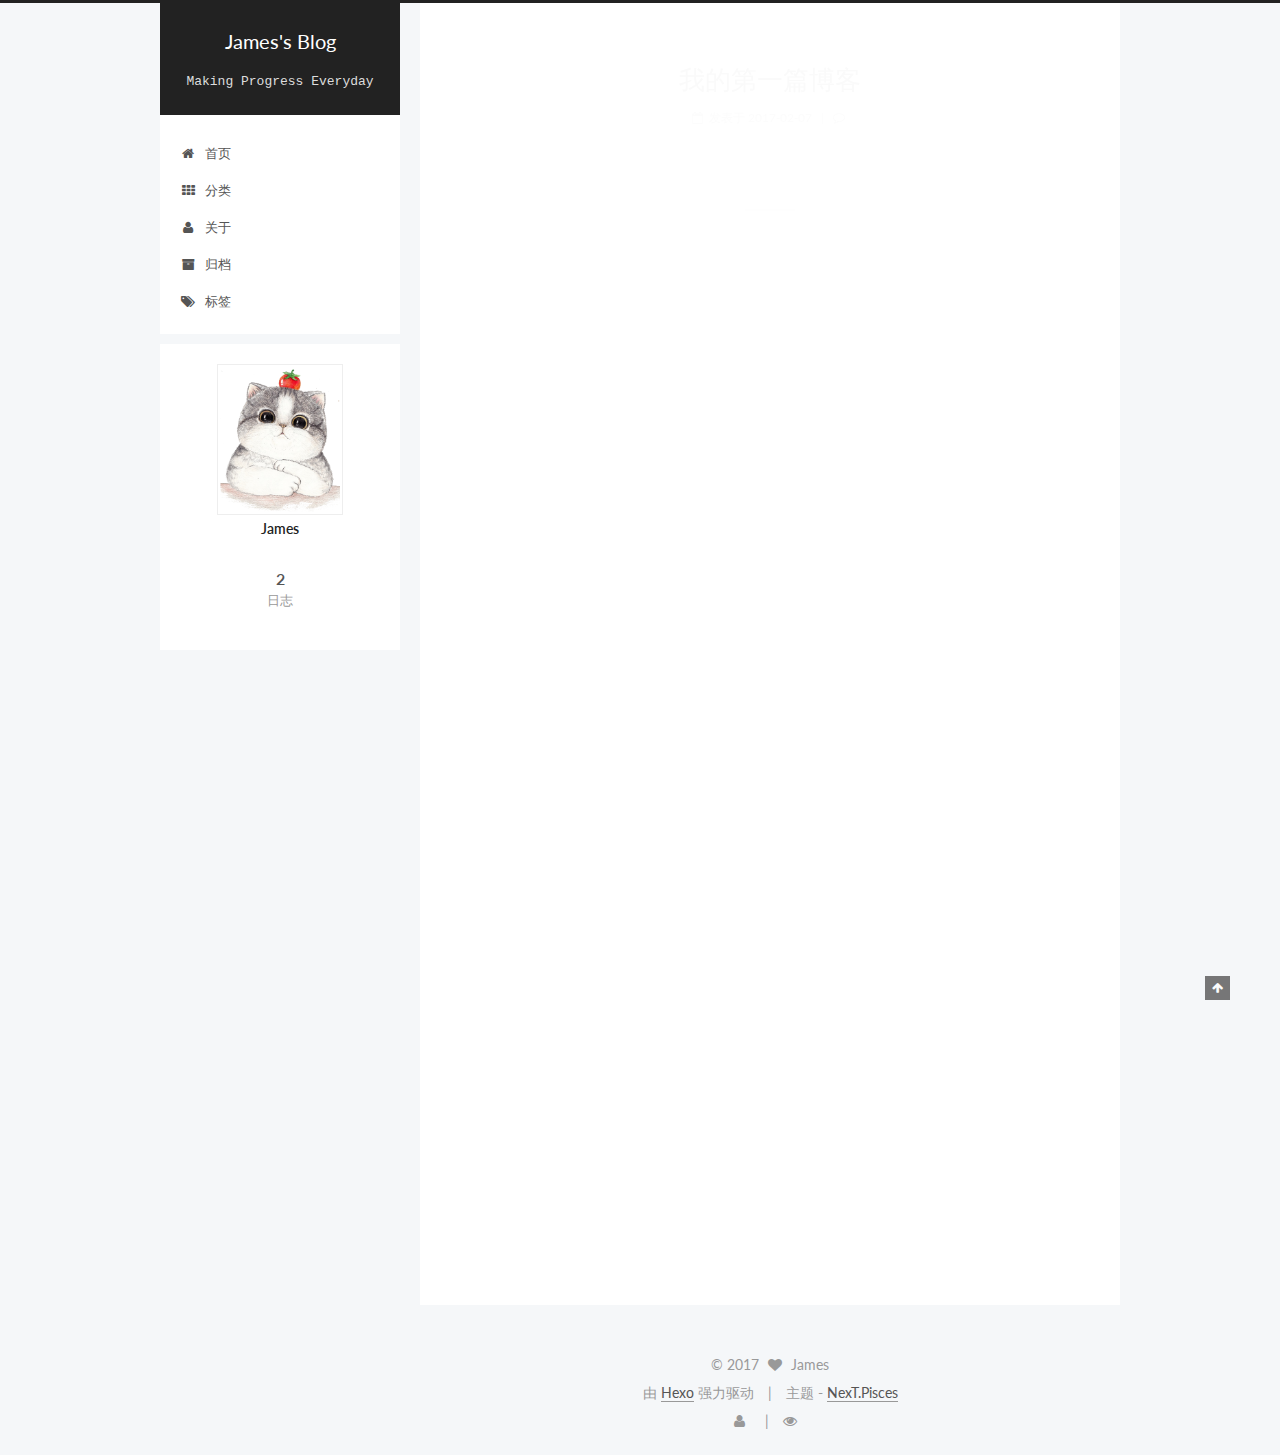
==== index.html @ 90df8909 "Site updated: 2017-02-08 00:38:57" ====
<!doctype html>



  


<html class="theme-next pisces use-motion" lang="zh-Hans">
<head>
  <meta charset="UTF-8"/>
<meta http-equiv="X-UA-Compatible" content="IE=edge" />
<meta name="viewport" content="width=device-width, initial-scale=1, maximum-scale=1"/>



<meta http-equiv="Cache-Control" content="no-transform" />
<meta http-equiv="Cache-Control" content="no-siteapp" />















  
  
  <link href="/lib/fancybox/source/jquery.fancybox.css?v=2.1.5" rel="stylesheet" type="text/css" />




  
  
  
  

  
    
    
  

  

  

  

  

  
    
    
    <link href="//fonts.googleapis.com/css?family=Lato:300,300italic,400,400italic,700,700italic&subset=latin,latin-ext" rel="stylesheet" type="text/css">
  






<link href="/lib/font-awesome/css/font-awesome.min.css?v=4.6.2" rel="stylesheet" type="text/css" />

<link href="/css/main.css?v=5.1.0" rel="stylesheet" type="text/css" />


  <meta name="keywords" content="Python, Security, Photography" />








  <link rel="shortcut icon" type="image/x-icon" href="/logo.jpg?v=5.1.0" />






<meta property="og:type" content="website">
<meta property="og:title" content="James's Blog">
<meta property="og:url" content="https://shengcike.github.io/index.html">
<meta property="og:site_name" content="James's Blog">
<meta name="twitter:card" content="summary">
<meta name="twitter:title" content="James's Blog">



<script type="text/javascript" id="hexo.configurations">
  var NexT = window.NexT || {};
  var CONFIG = {
    root: '/',
    scheme: 'Pisces',
    sidebar: {"position":"left","display":"post"},
    fancybox: true,
    motion: true,
    duoshuo: {
      userId: '0',
      author: '博主'
    },
    algolia: {
      applicationID: '',
      apiKey: '',
      indexName: '',
      hits: {"per_page":10},
      labels: {"input_placeholder":"Search for Posts","hits_empty":"We didn't find any results for the search: ${query}","hits_stats":"${hits} results found in ${time} ms"}
    }
  };
</script>



  <link rel="canonical" href="https://shengcike.github.io/"/>





  <title> James's Blog </title>
</head>

<body itemscope itemtype="http://schema.org/WebPage" lang="zh-Hans">

  














  
  
    
  

  <div class="container one-collumn sidebar-position-left 
   page-home 
 ">
    <div class="headband"></div>

    <header id="header" class="header" itemscope itemtype="http://schema.org/WPHeader">
      <div class="header-inner"><div class="site-meta ">
  

  <div class="custom-logo-site-title">
    <a href="/"  class="brand" rel="start">
      <span class="logo-line-before"><i></i></span>
      <span class="site-title">James's Blog</span>
      <span class="logo-line-after"><i></i></span>
    </a>
  </div>
    
      <p class="site-subtitle">Making Progress Everyday</p>
    
</div>

<div class="site-nav-toggle">
  <button>
    <span class="btn-bar"></span>
    <span class="btn-bar"></span>
    <span class="btn-bar"></span>
  </button>
</div>

<nav class="site-nav">
  

  
    <ul id="menu" class="menu">
      
        
        <li class="menu-item menu-item-home">
          <a href="/" rel="section">
            
              <i class="menu-item-icon fa fa-fw fa-home"></i> <br />
            
            首页
          </a>
        </li>
      
        
        <li class="menu-item menu-item-categories">
          <a href="/categories" rel="section">
            
              <i class="menu-item-icon fa fa-fw fa-th"></i> <br />
            
            分类
          </a>
        </li>
      
        
        <li class="menu-item menu-item-about">
          <a href="/about" rel="section">
            
              <i class="menu-item-icon fa fa-fw fa-user"></i> <br />
            
            关于
          </a>
        </li>
      
        
        <li class="menu-item menu-item-archives">
          <a href="/archives" rel="section">
            
              <i class="menu-item-icon fa fa-fw fa-archive"></i> <br />
            
            归档
          </a>
        </li>
      
        
        <li class="menu-item menu-item-tags">
          <a href="/tags" rel="section">
            
              <i class="menu-item-icon fa fa-fw fa-tags"></i> <br />
            
            标签
          </a>
        </li>
      

      
    </ul>
  

  
</nav>



 </div>
    </header>

    <main id="main" class="main">
      <div class="main-inner">
        <div class="content-wrap">
          <div id="content" class="content">
            
  <section id="posts" class="posts-expand">
    
      

  

  
  
  

  <article class="post post-type-normal " itemscope itemtype="http://schema.org/Article">
  <link itemprop="mainEntityOfPage" href="https://shengcike.github.io/2017/02/07/我的第一篇博客/">

  <span style="display:none" itemprop="author" itemscope itemtype="http://schema.org/Person">
    <meta itemprop="name" content="James">
    <meta itemprop="description" content="">
    <meta itemprop="image" content="/uploads/avatar.png">
  </span>

  <span style="display:none" itemprop="publisher" itemscope itemtype="http://schema.org/Organization">
    <meta itemprop="name" content="James's Blog">
    <span style="display:none" itemprop="logo" itemscope itemtype="http://schema.org/ImageObject">
      <img style="display:none;" itemprop="url image" alt="James's Blog" src="">
    </span>
  </span>

    
      <header class="post-header">

        
        
          <h1 class="post-title" itemprop="name headline">
            
            
              
                
                <a class="post-title-link" href="/2017/02/07/我的第一篇博客/" itemprop="url">
                  我的第一篇博客
                </a>
              
            
          </h1>
        

        <div class="post-meta">
          <span class="post-time">
            
              <span class="post-meta-item-icon">
                <i class="fa fa-calendar-o"></i>
              </span>
              
                <span class="post-meta-item-text">发表于</span>
              
              <time title="Post created" itemprop="dateCreated datePublished" datetime="2017-02-07T23:20:14+08:00">
                2017-02-07
              </time>
            

            

            
          </span>

          

          
            
              <span class="post-comments-count">
                <span class="post-meta-divider">|</span>
                <span class="post-meta-item-icon">
                  <i class="fa fa-comment-o"></i>
                </span>
                <a href="/2017/02/07/我的第一篇博客/#comments" itemprop="discussionUrl">
                  <span class="post-comments-count ds-thread-count" data-thread-key="2017/02/07/我的第一篇博客/" itemprop="commentCount"></span>
                </a>
              </span>
            
          

          
          

          

          

          

        </div>
      </header>
    


    <div class="post-body" itemprop="articleBody">

      
      

      
        
          
            
          
        
      
    </div>

    <div>
      
    </div>

    <div>
      
    </div>


    <footer class="post-footer">
      

      

      

      
      
        <div class="post-eof"></div>
      
    </footer>
  </article>


    
      

  

  
  
  

  <article class="post post-type-normal " itemscope itemtype="http://schema.org/Article">
  <link itemprop="mainEntityOfPage" href="https://shengcike.github.io/2017/02/07/hello-world/">

  <span style="display:none" itemprop="author" itemscope itemtype="http://schema.org/Person">
    <meta itemprop="name" content="James">
    <meta itemprop="description" content="">
    <meta itemprop="image" content="/uploads/avatar.png">
  </span>

  <span style="display:none" itemprop="publisher" itemscope itemtype="http://schema.org/Organization">
    <meta itemprop="name" content="James's Blog">
    <span style="display:none" itemprop="logo" itemscope itemtype="http://schema.org/ImageObject">
      <img style="display:none;" itemprop="url image" alt="James's Blog" src="">
    </span>
  </span>

    
      <header class="post-header">

        
        
          <h1 class="post-title" itemprop="name headline">
            
            
              
                
                <a class="post-title-link" href="/2017/02/07/hello-world/" itemprop="url">
                  Hello World
                </a>
              
            
          </h1>
        

        <div class="post-meta">
          <span class="post-time">
            
              <span class="post-meta-item-icon">
                <i class="fa fa-calendar-o"></i>
              </span>
              
                <span class="post-meta-item-text">发表于</span>
              
              <time title="Post created" itemprop="dateCreated datePublished" datetime="2017-02-07T19:44:48+08:00">
                2017-02-07
              </time>
            

            

            
          </span>

          

          
            
              <span class="post-comments-count">
                <span class="post-meta-divider">|</span>
                <span class="post-meta-item-icon">
                  <i class="fa fa-comment-o"></i>
                </span>
                <a href="/2017/02/07/hello-world/#comments" itemprop="discussionUrl">
                  <span class="post-comments-count ds-thread-count" data-thread-key="2017/02/07/hello-world/" itemprop="commentCount"></span>
                </a>
              </span>
            
          

          
          

          

          

          

        </div>
      </header>
    


    <div class="post-body" itemprop="articleBody">

      
      

      
        
          
            <p>Welcome to <a href="https://hexo.io/" target="_blank" rel="external">Hexo</a>! This is your very first post. Check <a href="https://hexo.io/docs/" target="_blank" rel="external">documentation</a> for more info. If you get any problems when using Hexo, you can find the answer in <a href="https://hexo.io/docs/troubleshooting.html" target="_blank" rel="external">troubleshooting</a> or you can ask me on <a href="https://github.com/hexojs/hexo/issues" target="_blank" rel="external">GitHub</a>.</p>
<h2 id="Quick-Start"><a href="#Quick-Start" class="headerlink" title="Quick Start"></a>Quick Start</h2><h3 id="Create-a-new-post"><a href="#Create-a-new-post" class="headerlink" title="Create a new post"></a>Create a new post</h3><figure class="highlight bash"><table><tr><td class="gutter"><pre><div class="line">1</div></pre></td><td class="code"><pre><div class="line">$ hexo new <span class="string">"My New Post"</span></div></pre></td></tr></table></figure>
<p>More info: <a href="https://hexo.io/docs/writing.html" target="_blank" rel="external">Writing</a></p>
<h3 id="Run-server"><a href="#Run-server" class="headerlink" title="Run server"></a>Run server</h3><figure class="highlight bash"><table><tr><td class="gutter"><pre><div class="line">1</div></pre></td><td class="code"><pre><div class="line">$ hexo server</div></pre></td></tr></table></figure>
<p>More info: <a href="https://hexo.io/docs/server.html" target="_blank" rel="external">Server</a></p>
<h3 id="Generate-static-files"><a href="#Generate-static-files" class="headerlink" title="Generate static files"></a>Generate static files</h3><figure class="highlight bash"><table><tr><td class="gutter"><pre><div class="line">1</div></pre></td><td class="code"><pre><div class="line">$ hexo generate</div></pre></td></tr></table></figure>
<p>More info: <a href="https://hexo.io/docs/generating.html" target="_blank" rel="external">Generating</a></p>
<h3 id="Deploy-to-remote-sites"><a href="#Deploy-to-remote-sites" class="headerlink" title="Deploy to remote sites"></a>Deploy to remote sites</h3><figure class="highlight bash"><table><tr><td class="gutter"><pre><div class="line">1</div></pre></td><td class="code"><pre><div class="line">$ hexo deploy</div></pre></td></tr></table></figure>
<p>More info: <a href="https://hexo.io/docs/deployment.html" target="_blank" rel="external">Deployment</a></p>

          
        
      
    </div>

    <div>
      
    </div>

    <div>
      
    </div>


    <footer class="post-footer">
      

      

      

      
      
        <div class="post-eof"></div>
      
    </footer>
  </article>


    
  </section>

  

          
          </div>
          


          

        </div>
        
          
  
  <div class="sidebar-toggle">
    <div class="sidebar-toggle-line-wrap">
      <span class="sidebar-toggle-line sidebar-toggle-line-first"></span>
      <span class="sidebar-toggle-line sidebar-toggle-line-middle"></span>
      <span class="sidebar-toggle-line sidebar-toggle-line-last"></span>
    </div>
  </div>

  <aside id="sidebar" class="sidebar">
    <div class="sidebar-inner">

      

      

      <section class="site-overview sidebar-panel sidebar-panel-active">
        <div class="site-author motion-element" itemprop="author" itemscope itemtype="http://schema.org/Person">
          <img class="site-author-image" itemprop="image"
               src="/uploads/avatar.png"
               alt="James" />
          <p class="site-author-name" itemprop="name">James</p>
          <p class="site-description motion-element" itemprop="description"></p>
        </div>
        <nav class="site-state motion-element">
        
          
            <div class="site-state-item site-state-posts">
              <a href="/archives">
                <span class="site-state-item-count">2</span>
                <span class="site-state-item-name">日志</span>
              </a>
            </div>
          

          

          

        </nav>

        

        <div class="links-of-author motion-element">
          
        </div>

        
        

        
        

        


      </section>

      

    </div>
  </aside>


        
      </div>
    </main>

    <footer id="footer" class="footer">
      <div class="footer-inner">
        <div class="copyright" >
  
  &copy; 
  <span itemprop="copyrightYear">2017</span>
  <span class="with-love">
    <i class="fa fa-heart"></i>
  </span>
  <span class="author" itemprop="copyrightHolder">James</span>
</div>


<div class="powered-by">
  由 <a class="theme-link" href="https://hexo.io">Hexo</a> 强力驱动
</div>

<div class="theme-info">
  主题 -
  <a class="theme-link" href="https://github.com/iissnan/hexo-theme-next">
    NexT.Pisces
  </a>
</div>


        

<div class="busuanzi-count">

  <script async src="https://dn-lbstatics.qbox.me/busuanzi/2.3/busuanzi.pure.mini.js"></script>

  
    <span class="site-uv"><i class="fa fa-user"></i><span class="busuanzi-value" id="busuanzi_value_site_uv"></span></span>
  

  
    <span class="site-pv"><i class="fa fa-eye"></i><span class="busuanzi-value" id="busuanzi_value_site_pv"></span></span>
  
  
</div>



        
      </div>
    </footer>

    <div class="back-to-top">
      <i class="fa fa-arrow-up"></i>
    </div>
  </div>

  

<script type="text/javascript">
  if (Object.prototype.toString.call(window.Promise) !== '[object Function]') {
    window.Promise = null;
  }
</script>









  




  
  <script type="text/javascript" src="/lib/jquery/index.js?v=2.1.3"></script>

  
  <script type="text/javascript" src="/lib/fastclick/lib/fastclick.min.js?v=1.0.6"></script>

  
  <script type="text/javascript" src="/lib/jquery_lazyload/jquery.lazyload.js?v=1.9.7"></script>

  
  <script type="text/javascript" src="/lib/velocity/velocity.min.js?v=1.2.1"></script>

  
  <script type="text/javascript" src="/lib/velocity/velocity.ui.min.js?v=1.2.1"></script>

  
  <script type="text/javascript" src="/lib/fancybox/source/jquery.fancybox.pack.js?v=2.1.5"></script>


  


  <script type="text/javascript" src="/js/src/utils.js?v=5.1.0"></script>

  <script type="text/javascript" src="/js/src/motion.js?v=5.1.0"></script>



  
  


  <script type="text/javascript" src="/js/src/affix.js?v=5.1.0"></script>

  <script type="text/javascript" src="/js/src/schemes/pisces.js?v=5.1.0"></script>



  

  


  <script type="text/javascript" src="/js/src/bootstrap.js?v=5.1.0"></script>



  

  
    
  

  <script type="text/javascript">
    var duoshuoQuery = {short_name:"shengcike"};
    (function() {
      var ds = document.createElement('script');
      ds.type = 'text/javascript';ds.async = true;
      ds.id = 'duoshuo-script';
      ds.src = (document.location.protocol == 'https:' ? 'https:' : 'http:') + '//static.duoshuo.com/embed.js';
      ds.charset = 'UTF-8';
      (document.getElementsByTagName('head')[0]
      || document.getElementsByTagName('body')[0]).appendChild(ds);
    })();
  </script>

  
    
    
    <script src="/lib/ua-parser-js/dist/ua-parser.min.js?v=0.7.9"></script>
    <script src="/js/src/hook-duoshuo.js"></script>
  













  
  

  

  

  

  


</body>
</html>
---- css/main.css ----
/* normalize.css v3.0.2 | MIT License | git.io/normalize */
html {
  font-family: sans-serif; /* 1 */
  -ms-text-size-adjust: 100%; /* 2 */
  -webkit-text-size-adjust: 100%; /* 2 */
}
body {
  margin: 0;
}
article,
aside,
details,
figcaption,
figure,
footer,
header,
hgroup,
main,
menu,
nav,
section,
summary {
  display: block;
}
audio,
canvas,
progress,
video {
  display: inline-block; /* 1 */
  vertical-align: baseline; /* 2 */
}
audio:not([controls]) {
  display: none;
  height: 0;
}
[hidden],
template {
  display: none;
}
a {
  background-color: transparent;
}
a:active,
a:hover {
  outline: 0;
}
abbr[title] {
  border-bottom: 1px dotted;
}
b,
strong {
  font-weight: bold;
}
dfn {
  font-style: italic;
}
h1 {
  font-size: 2em;
  margin: 0.67em 0;
}
mark {
  background: #ff0;
  color: #000;
}
small {
  font-size: 80%;
}
sub,
sup {
  font-size: 75%;
  line-height: 0;
  position: relative;
  vertical-align: baseline;
}
sup {
  top: -0.5em;
}
sub {
  bottom: -0.25em;
}
img {
  border: 0;
}
svg:not(:root) {
  overflow: hidden;
}
figure {
  margin: 1em 40px;
}
hr {
  -moz-box-sizing: content-box;
  box-sizing: content-box;
  height: 0;
}
pre {
  overflow: auto;
}
code,
kbd,
pre,
samp {
  font-family: monospace, monospace;
  font-size: 1em;
}
button,
input,
optgroup,
select,
textarea {
  color: inherit; /* 1 */
  font: inherit; /* 2 */
  margin: 0; /* 3 */
}
button {
  overflow: visible;
}
button,
select {
  text-transform: none;
}
button,
html input[type="button"],
input[type="reset"],
input[type="submit"] {
  -webkit-appearance: button; /* 2 */
  cursor: pointer; /* 3 */
}
button[disabled],
html input[disabled] {
  cursor: default;
}
button::-moz-focus-inner,
input::-moz-focus-inner {
  border: 0;
  padding: 0;
}
input {
  line-height: normal;
}
input[type="checkbox"],
input[type="radio"] {
  box-sizing: border-box; /* 1 */
  padding: 0; /* 2 */
}
input[type="number"]::-webkit-inner-spin-button,
input[type="number"]::-webkit-outer-spin-button {
  height: auto;
}
input[type="search"] {
  -webkit-appearance: textfield; /* 1 */
  -moz-box-sizing: content-box;
  -webkit-box-sizing: content-box; /* 2 */
  box-sizing: content-box;
}
input[type="search"]::-webkit-search-cancel-button,
input[type="search"]::-webkit-search-decoration {
  -webkit-appearance: none;
}
fieldset {
  border: 1px solid #c0c0c0;
  margin: 0 2px;
  padding: 0.35em 0.625em 0.75em;
}
legend {
  border: 0; /* 1 */
  padding: 0; /* 2 */
}
textarea {
  overflow: auto;
}
optgroup {
  font-weight: bold;
}
table {
  border-collapse: collapse;
  border-spacing: 0;
}
td,
th {
  padding: 0;
}
::selection {
  background: #262a30;
  color: #fff;
}
body {
  position: relative;
  font-family: 'Lato', "PingFang SC", "Microsoft YaHei", sans-serif;
  font-size: 14px;
  line-height: 2;
  color: #555;
  background: #f5f7f9;
}
@media (max-width: 767px) {
  body {
    padding-right: 0 !important;
  }
}
@media (min-width: 768px) and (max-width: 991px) {
  body {
    padding-right: 0 !important;
  }
}
@media (min-width: 1600px) {
  body {
    font-size: 16px;
  }
}
h1,
h2,
h3,
h4,
h5,
h6 {
  margin: 0;
  padding: 0;
  font-weight: bold;
  line-height: 1.5;
  font-family: 'Lato', "PingFang SC", "Microsoft YaHei", sans-serif;
}
h2,
h3,
h4,
h5,
h6 {
  margin: 20px 0 15px;
}
h1 {
  font-size: 22px;
}
@media (max-width: 767px) {
  h1 {
    font-size: 18px;
  }
}
h2 {
  font-size: 20px;
}
@media (max-width: 767px) {
  h2 {
    font-size: 16px;
  }
}
h3 {
  font-size: 18px;
}
@media (max-width: 767px) {
  h3 {
    font-size: 14px;
  }
}
h4 {
  font-size: 16px;
}
@media (max-width: 767px) {
  h4 {
    font-size: 12px;
  }
}
h5 {
  font-size: 14px;
}
@media (max-width: 767px) {
  h5 {
    font-size: 10px;
  }
}
h6 {
  font-size: 12px;
}
@media (max-width: 767px) {
  h6 {
    font-size: 8px;
  }
}
p {
  margin: 0 0 25px 0;
}
a {
  color: #555;
  text-decoration: none;
  border-bottom: 1px solid #999;
  word-wrap: break-word;
}
a:hover {
  color: #222;
  border-bottom-color: #222;
}
ul {
  list-style: none;
}
blockquote {
  margin: 0;
  padding: 0;
}
img {
  display: block;
  margin: auto;
  max-width: 100%;
  height: auto;
}
hr {
  margin: 40px 0;
  height: 3px;
  border: none;
  background-color: #ddd;
  background-image: repeating-linear-gradient(-45deg, #fff, #fff 4px, transparent 4px, transparent 8px);
}
blockquote {
  padding: 0 15px;
  color: #666;
  border-left: 4px solid #ddd;
}
blockquote cite::before {
  content: "-";
  padding: 0 5px;
}
dt {
  font-weight: 700;
}
dd {
  margin: 0;
  padding: 0;
}
.text-left {
  text-align: left;
}
.text-center {
  text-align: center;
}
.text-right {
  text-align: right;
}
.text-justify {
  text-align: justify;
}
.text-nowrap {
  white-space: nowrap;
}
.text-lowercase {
  text-transform: lowercase;
}
.text-uppercase {
  text-transform: uppercase;
}
.text-capitalize {
  text-transform: capitalize;
}
.center-block {
  display: block;
  margin-left: auto;
  margin-right: auto;
}
.clearfix:before,
.clearfix:after {
  content: " ";
  display: table;
}
.clearfix:after {
  clear: both;
}
.pullquote {
  width: 45%;
}
.pullquote.left {
  float: left;
  margin-left: 5px;
  margin-right: 10px;
}
.pullquote.right {
  float: right;
  margin-left: 10px;
  margin-right: 5px;
}
.affix.affix.affix {
  position: fixed;
}
.translation {
  margin-top: -20px;
  font-size: 14px;
  color: #999;
}
.scrollbar-measure {
  width: 100px;
  height: 100px;
  overflow: scroll;
  position: absolute;
  top: -9999px;
}
.use-motion .motion-element {
  opacity: 0;
}
#local-search-input {
  padding: 3px;
  border: none;
  text-indent: 14px;
  border-radius: 0;
  width: 140px;
  outline: none;
  border-bottom: 1px solid #999;
  background: inherit;
  opacity: 0.5;
}
#local-search-input:focus {
  opacity: 1;
}
.search-icon {
  position: absolute;
  top: 9px;
}
table {
  margin: 20px 0;
  width: 100%;
  border-collapse: collapse;
  border-spacing: 0;
  border: 1px solid #ddd;
  font-size: 14px;
  table-layout: fixed;
  word-wrap: break-all;
}
table>tbody>tr:nth-of-type(odd) {
  background-color: #f9f9f9;
}
table>tbody>tr:hover {
  background-color: #f5f5f5;
}
caption,
th,
td {
  padding: 8px;
  text-align: left;
  vertical-align: middle;
  font-weight: normal;
}
th,
td {
  border-bottom: 3px solid #ddd;
  border-right: 1px solid #eee;
}
th {
  padding-bottom: 10px;
  font-weight: 700;
}
td {
  border-bottom-width: 1px;
}
html,
body {
  height: 100%;
}
.container {
  position: relative;
  min-height: 100%;
}
.header-inner {
  margin: 0 auto;
  padding: 100px 0 70px;
  width: 700px;
}
@media (min-width: 1600px) {
  .container .header-inner {
    width: 900px;
  }
}
.main {
  padding-bottom: 150px;
}
.main-inner {
  margin: 0 auto;
  width: 700px;
}
@media (min-width: 1600px) {
  .container .main-inner {
    width: 900px;
  }
}
.footer {
  position: absolute;
  left: 0;
  bottom: 0;
  width: 100%;
  min-height: 50px;
}
.footer-inner {
  box-sizing: border-box;
  margin: 20px auto;
  width: 700px;
}
@media (min-width: 1600px) {
  .container .footer-inner {
    width: 900px;
  }
}
pre,
.highlight {
  overflow: auto;
  margin: 20px 0;
  padding: 0;
  font-size: 13px;
  color: #eaeaea;
  background: #000;
  line-height: 1.6;
}
pre,
code {
  font-family: consolas, Menlo, "PingFang SC", "Microsoft YaHei", monospace;
}
code {
  padding: 2px 4px;
  word-wrap: break-word;
  color: #eaeaea;
  background: #000;
  border-radius: 3px;
  font-size: 13px;
}
pre code {
  padding: 0;
  color: #eaeaea;
  background: none;
  text-shadow: none;
}
.highlight {
  border-radius: 1px;
}
.highlight pre {
  border: none;
  margin: 0;
  padding: 10px 0;
}
.highlight table {
  margin: 0;
  width: auto;
  border: none;
}
.highlight td {
  border: none;
  padding: 0;
}
.highlight figcaption {
  font-size: 1em;
  color: #eaeaea;
  line-height: 1em;
  margin-bottom: 1em;
}
.highlight figcaption:before,
.highlight figcaption:after {
  content: " ";
  display: table;
}
.highlight figcaption:after {
  clear: both;
}
.highlight figcaption a {
  float: right;
  color: #eaeaea;
}
.highlight figcaption a:hover {
  border-bottom-color: #eaeaea;
}
.highlight .gutter pre {
  padding-left: 10px;
  padding-right: 10px;
  color: #666;
  text-align: right;
  background-color: #292929;
}
.highlight .code pre {
  padding-left: 10px;
  padding-right: 10px;
  background-color: #000;
}
.highlight .line {
  height: 20px;
}
.gutter {
  -webkit-user-select: none;
  -moz-user-select: none;
  -ms-user-select: none;
  user-select: none;
}
.gist table {
  width: auto;
}
.gist table td {
  border: none;
}
pre .deletion {
  background: #008000;
}
pre .addition {
  background: #800000;
}
pre .meta {
  color: #c397d8;
}
pre .comment {
  color: #969896;
}
pre .variable,
pre .attribute,
pre .tag,
pre .regexp,
pre .ruby .constant,
pre .xml .tag .title,
pre .xml .pi,
pre .xml .doctype,
pre .html .doctype,
pre .css .id,
pre .css .class,
pre .css .pseudo {
  color: #d54e53;
}
pre .number,
pre .preprocessor,
pre .built_in,
pre .literal,
pre .params,
pre .constant,
pre .command {
  color: #e78c45;
}
pre .ruby .class .title,
pre .css .rules .attribute,
pre .string,
pre .value,
pre .inheritance,
pre .header,
pre .ruby .symbol,
pre .xml .cdata,
pre .special,
pre .number,
pre .formula {
  color: #b9ca4a;
}
pre .title,
pre .css .hexcolor {
  color: #70c0b1;
}
pre .function,
pre .python .decorator,
pre .python .title,
pre .ruby .function .title,
pre .ruby .title .keyword,
pre .perl .sub,
pre .javascript .title,
pre .coffeescript .title {
  color: #7aa6da;
}
pre .keyword,
pre .javascript .function {
  color: #c397d8;
}
.full-image.full-image.full-image {
  border: none;
  max-width: 100%;
  width: auto;
  margin: 20px auto;
}
@media (min-width: 992px) {
  .full-image.full-image.full-image {
    max-width: none;
    width: 118%;
    margin: 0 -9%;
  }
}
.blockquote-center,
.page-home .post-type-quote blockquote,
.page-post-detail .post-type-quote blockquote {
  position: relative;
  margin: 40px 0;
  padding: 0;
  border-left: none;
  text-align: center;
}
.blockquote-center::before,
.page-home .post-type-quote blockquote::before,
.page-post-detail .post-type-quote blockquote::before,
.blockquote-center::after,
.page-home .post-type-quote blockquote::after,
.page-post-detail .post-type-quote blockquote::after {
  position: absolute;
  content: ' ';
  display: block;
  width: 100%;
  height: 24px;
  opacity: 0.2;
  background-repeat: no-repeat;
  background-position: 0 -6px;
  background-size: 22px 22px;
}
.blockquote-center::before,
.page-home .post-type-quote blockquote::before,
.page-post-detail .post-type-quote blockquote::before {
  top: -20px;
  background-image: url("../images/quote-l.svg");
  border-top: 1px solid #ccc;
}
.blockquote-center::after,
.page-home .post-type-quote blockquote::after,
.page-post-detail .post-type-quote blockquote::after {
  bottom: -20px;
  background-image: url("../images/quote-r.svg");
  border-bottom: 1px solid #ccc;
  background-position: 100% 8px;
}
.blockquote-center p,
.page-home .post-type-quote blockquote p,
.page-post-detail .post-type-quote blockquote p,
.blockquote-center div,
.page-home .post-type-quote blockquote div,
.page-post-detail .post-type-quote blockquote div {
  text-align: center;
}
.post .post-body .group-picture img {
  box-sizing: border-box;
  padding: 0 3px;
  border: none;
}
.post .group-picture-row {
  overflow: hidden;
  margin-top: 6px;
}
.post .group-picture-row:first-child {
  margin-top: 0;
}
.post .group-picture-column {
  float: left;
}
.page-post-detail .post-body .group-picture-column {
  float: none;
  margin-top: 10px;
  width: auto !important;
}
.page-post-detail .post-body .group-picture-column img {
  margin: 0 auto;
}
.page-archive .group-picture-container {
  overflow: hidden;
}
.page-archive .group-picture-row {
  float: left;
}
.page-archive .group-picture-row:first-child {
  margin-top: 6px;
}
.page-archive .group-picture-column {
  max-width: 150px;
  max-height: 150px;
}
.note {
  padding: 20px;
  margin: 20px 0;
  border: 1px solid #eee;
  border-left-width: 5px;
  border-radius: 3px;
}
.note h2,
.note h3,
.note h4,
.note h5,
.note h6 {
  margin-top: 0;
  margin-bottom: 5px;
}
.note p:last-child {
  margin-bottom: 0;
}
.note code {
  border-radius: 3px;
}
.note+.note {
  margin-top: -5px;
}
.default {
  border-left-color: #777;
}
.default h2,
.default h3,
.default h4,
.default h5,
.default h6 {
  color: #777;
}
.primary {
  border-left-color: #428bca;
}
.primary h2,
.primary h3,
.primary h4,
.primary h5,
.primary h6 {
  color: #428bca;
}
.success {
  border-left-color: #5cb85c;
}
.success h2,
.success h3,
.success h4,
.success h5,
.success h6 {
  color: #5cb85c;
}
.danger {
  border-left-color: #d9534f;
}
.danger h2,
.danger h3,
.danger h4,
.danger h5,
.danger h6 {
  color: #d9534f;
}
.warning {
  border-left-color: #f0ad4e;
}
.warning h2,
.warning h3,
.warning h4,
.warning h5,
.warning h6 {
  color: #f0ad4e;
}
.info {
  border-left-color: #5bc0de;
}
.info h2,
.info h3,
.info h4,
.info h5,
.info h6 {
  color: #5bc0de;
}
.btn {
  display: inline-block;
  padding: 0 20px;
  font-size: 14px;
  color: #fff;
  background: #222;
  border: 2px solid #555;
  text-decoration: none;
  border-radius: 0;
  transition-property: background-color;
  transition-duration: 0.2s;
  transition-timing-function: ease-in-out;
  transition-delay: 0s;
}
.btn:hover,
.post-button .btn:hover {
  border-color: #222;
  color: #fff;
  background: #222;
}
.btn-bar {
  display: block;
  width: 22px;
  height: 2px;
  background: #555;
  border-radius: 1px;
}
.btn-bar+.btn-bar {
  margin-top: 4px;
}
.pagination {
  margin: 120px 0 40px;
  text-align: center;
  border-top: 1px solid #eee;
}
.page-number-basic,
.pagination .prev,
.pagination .next,
.pagination .page-number,
.pagination .space {
  display: inline-block;
  position: relative;
  top: -1px;
  margin: 0 10px;
  padding: 0 10px;
  line-height: 30px;
}
@media (max-width: 767px) {
  .page-number-basic,
  .pagination .prev,
  .pagination .next,
  .pagination .page-number,
  .pagination .space {
    margin: 0 5px;
  }
}
.pagination .prev,
.pagination .next,
.pagination .page-number {
  border-bottom: 0;
  border-top: 1px solid #eee;
  transition-property: border-color;
  transition-duration: 0.2s;
  transition-timing-function: ease-in-out;
  transition-delay: 0s;
}
.pagination .prev:hover,
.pagination .next:hover,
.pagination .page-number:hover {
  border-top-color: #222;
}
.pagination .space {
  padding: 0;
  margin: 0;
}
.pagination .prev {
  margin-left: 0;
}
.pagination .next {
  margin-right: 0;
}
.pagination .page-number.current {
  color: #fff;
  background: #ccc;
  border-top-color: #ccc;
}
@media (max-width: 767px) {
  .pagination {
    border-top: none;
  }
  .pagination .prev,
  .pagination .next,
  .pagination .page-number {
    margin-bottom: 10px;
    border-top: 0;
    border-bottom: 1px solid #eee;
  }
  .pagination .prev:hover,
  .pagination .next:hover,
  .pagination .page-number:hover {
    border-bottom-color: #222;
  }
}
.comments {
  margin: 60px 20px 0;
}
.tag-cloud {
  text-align: center;
}
.tag-cloud a {
  display: inline-block;
  margin: 10px;
}
.back-to-top {
  box-sizing: border-box;
  position: fixed;
  bottom: -100px;
  right: 50px;
  z-index: 1050;
  padding: 0 6px;
  width: 25px;
  background: #222;
  font-size: 12px;
  opacity: 0.6;
  color: #fff;
  cursor: pointer;
  text-align: center;
  -webkit-transform: translateZ(0);
  transition-property: bottom;
  transition-duration: 0.2s;
  transition-timing-function: ease-in-out;
  transition-delay: 0s;
}
@media (max-width: 767px) {
  .back-to-top {
    display: none;
  }
}
@media (min-width: 768px) and (max-width: 991px) {
  .back-to-top {
    display: none;
  }
}
.back-to-top.back-to-top-on {
  bottom: 40px;
}
.header {
  background: #fff;
}
.header-inner {
  position: relative;
}
.headband {
  height: 3px;
  background: #222;
}
.site-meta {
  margin: 0;
  text-align: center;
}
@media (max-width: 767px) {
  .site-meta {
    text-align: center;
  }
}
.brand {
  position: relative;
  display: inline-block;
  padding: 0 40px;
  color: #fff;
  background: #222;
  border-bottom: none;
}
.brand:hover {
  color: #fff;
}
.logo {
  display: inline-block;
  margin-right: 5px;
  line-height: 36px;
  vertical-align: top;
}
.site-title {
  display: inline-block;
  vertical-align: top;
  line-height: 36px;
  font-size: 20px;
  font-weight: normal;
  font-family: 'Lato', "PingFang SC", "Microsoft YaHei", sans-serif;
}
.site-subtitle {
  margin-top: 10px;
  font-size: 13px;
  color: #ddd;
}
.use-motion .brand {
  opacity: 0;
}
.use-motion .logo,
.use-motion .site-title,
.use-motion .site-subtitle {
  opacity: 0;
  position: relative;
  top: -10px;
}
.site-nav-toggle {
  display: none;
  position: absolute;
  top: 10px;
  left: 10px;
}
@media (max-width: 767px) {
  .site-nav-toggle {
    display: block;
  }
}
.site-nav-toggle button {
  margin-top: 2px;
  padding: 9px 10px;
  background: transparent;
  border: none;
}
@media (max-width: 767px) {
  .site-nav {
    display: none;
    margin: 0 -10px;
    padding: 0 10px;
    clear: both;
    border-top: 1px solid #ddd;
  }
}
@media (min-width: 768px) and (max-width: 991px) {
  .site-nav {
    display: block !important;
  }
}
@media (min-width: 992px) {
  .site-nav {
    display: block !important;
  }
}
.menu {
  margin-top: 20px;
  padding-left: 0;
  text-align: center;
}
.menu .menu-item {
  display: inline-block;
  margin: 0 10px;
}
@media screen and (max-width: 767px) {
  .menu .menu-item {
    margin-top: 10px;
  }
}
.menu .menu-item a {
  display: block;
  font-size: 13px;
  text-transform: capitalize;
  line-height: inherit;
  border-bottom: 1px solid transparent;
  transition-property: border-color;
  transition-duration: 0.2s;
  transition-timing-function: ease-in-out;
  transition-delay: 0s;
}
.menu .menu-item a:hover,
.menu-item-active a {
  border-bottom-color: #222;
}
.menu .menu-item .fa {
  margin-right: 5px;
}
.use-motion .menu-item {
  opacity: 0;
}
.post-body {
  font-family: 'Lato', "PingFang SC", "Microsoft YaHei", sans-serif;
}
@media (max-width: 767px) {
  .post-body {
    word-break: break-word;
  }
}
.post-body .fancybox img {
  display: block !important;
  margin: 0 auto;
  cursor: pointer;
  cursor: zoom-in;
  cursor: -webkit-zoom-in;
}
.post-body .image-caption,
.post-body .figure .caption {
  margin: 10px auto 15px;
  text-align: center;
  font-size: 14px;
  color: #999;
  font-weight: bold;
  line-height: 1;
}
.post-sticky-flag {
  display: inline-block;
  font-size: 16px;
  -ms-transform: rotate(30deg);
  -webkit-transform: rotate(30deg);
  -moz-transform: rotate(30deg);
  -ms-transform: rotate(30deg);
  -o-transform: rotate(30deg);
  transform: rotate(30deg);
}
.posts-expand {
  padding-top: 40px;
}
@media (max-width: 767px) {
  .posts-expand {
    margin: 0 20px;
  }
  .post-body pre,
  .post-body .highlight {
    padding: 10px;
  }
  .post-body pre .gutter pre,
  .post-body .highlight .gutter pre {
    padding-right: 10px;
  }
}
@media (min-width: 992px) {
  .posts-expand .post-body {
    text-align: justify;
  }
}
.posts-expand .post-body h2,
.posts-expand .post-body h3,
.posts-expand .post-body h4,
.posts-expand .post-body h5,
.posts-expand .post-body h6 {
  padding-top: 10px;
}
.posts-expand .post-body h2 .header-anchor,
.posts-expand .post-body h3 .header-anchor,
.posts-expand .post-body h4 .header-anchor,
.posts-expand .post-body h5 .header-anchor,
.posts-expand .post-body h6 .header-anchor {
  float: right;
  margin-left: 10px;
  color: #ccc;
  border-bottom-style: none;
  visibility: hidden;
}
.posts-expand .post-body h2 .header-anchor:hover,
.posts-expand .post-body h3 .header-anchor:hover,
.posts-expand .post-body h4 .header-anchor:hover,
.posts-expand .post-body h5 .header-anchor:hover,
.posts-expand .post-body h6 .header-anchor:hover {
  color: inherit;
}
.posts-expand .post-body h2:hover .header-anchor,
.posts-expand .post-body h3:hover .header-anchor,
.posts-expand .post-body h4:hover .header-anchor,
.posts-expand .post-body h5:hover .header-anchor,
.posts-expand .post-body h6:hover .header-anchor {
  visibility: visible;
}
.posts-expand .post-body ul li {
  list-style: circle;
}
.posts-expand .post-body img {
  box-sizing: border-box;
  margin: auto;
  padding: 3px;
  border: 1px solid #ddd;
}
.posts-expand .fancybox img {
  margin: 0 auto;
}
@media (max-width: 767px) {
  .posts-collapse {
    margin: 0 20px;
  }
  .posts-collapse .post-title,
  .posts-collapse .post-meta {
    display: block;
    width: auto;
    text-align: left;
  }
}
.posts-collapse {
  position: relative;
  z-index: 1010;
  margin-left: 55px;
}
.posts-collapse::after {
  content: " ";
  position: absolute;
  top: 20px;
  left: 0;
  margin-left: -2px;
  width: 4px;
  height: 100%;
  background: #f5f5f5;
  z-index: -1;
}
@media (max-width: 767px) {
  .posts-collapse {
    margin: 0 20px;
  }
}
.posts-collapse .collection-title {
  position: relative;
  margin: 60px 0;
}
.posts-collapse .collection-title h2 {
  margin-left: 20px;
}
.posts-collapse .collection-title small {
  color: #bbb;
}
.posts-collapse .collection-title::before {
  content: " ";
  position: absolute;
  left: 0;
  top: 50%;
  margin-left: -4px;
  margin-top: -4px;
  width: 8px;
  height: 8px;
  background: #bbb;
  border-radius: 50%;
}
.posts-collapse .post {
  margin: 30px 0;
}
.posts-collapse .post-header {
  position: relative;
  transition-duration: 0.2s;
  transition-timing-function: ease-in-out;
  transition-delay: 0s;
  transition-property: border;
  border-bottom: 1px dashed #ccc;
}
.posts-collapse .post-header::before {
  content: " ";
  position: absolute;
  left: 0;
  top: 12px;
  width: 6px;
  height: 6px;
  margin-left: -4px;
  background: #bbb;
  border-radius: 50%;
  border: 1px solid #fff;
  transition-duration: 0.2s;
  transition-timing-function: ease-in-out;
  transition-delay: 0s;
  transition-property: background;
}
.posts-collapse .post-header:hover {
  border-bottom-color: #666;
}
.posts-collapse .post-header:hover::before {
  background: #222;
}
.posts-collapse .post-meta {
  position: absolute;
  font-size: 12px;
  left: 20px;
  top: 5px;
}
.posts-collapse .post-comments-count {
  display: none;
}
.posts-collapse .post-title {
  margin-left: 60px;
  font-size: 16px;
  font-weight: normal;
  line-height: inherit;
}
.posts-collapse .post-title::after {
  margin-left: 3px;
  opacity: 0.6;
}
.posts-collapse .post-title a {
  color: #666;
  border-bottom: none;
}
.page-home .post-type-quote .post-header,
.page-post-detail .post-type-quote .post-header,
.page-home .post-type-quote .post-tags,
.page-post-detail .post-type-quote .post-tags {
  display: none;
}
.posts-expand .post-title {
  font-size: 26px;
  text-align: center;
  word-break: break-word;
  font-weight: 400;
}
@media (max-width: 767px) {
  .posts-expand .post-title {
    font-size: 22px;
  }
}
.posts-expand .post-title-link {
  display: inline-block;
  position: relative;
  color: #555;
  border-bottom: none;
  line-height: 1.2;
  vertical-align: top;
}
.posts-expand .post-title-link::before {
  content: "";
  position: absolute;
  width: 100%;
  height: 2px;
  bottom: 0;
  left: 0;
  background-color: #000;
  visibility: hidden;
  -webkit-transform: scaleX(0);
  -moz-transform: scaleX(0);
  -ms-transform: scaleX(0);
  -o-transform: scaleX(0);
  transform: scaleX(0);
  transition-duration: 0.2s;
  transition-timing-function: ease-in-out;
  transition-delay: 0s;
}
.posts-expand .post-title-link:hover::before {
  visibility: visible;
  -webkit-transform: scaleX(1);
  -moz-transform: scaleX(1);
  -ms-transform: scaleX(1);
  -o-transform: scaleX(1);
  transform: scaleX(1);
}
.posts-expand .post-title-link .fa {
  font-size: 16px;
}
.posts-expand .post-meta {
  margin: 3px 0 60px 0;
  color: #999;
  font-family: 'Lato', "PingFang SC", "Microsoft YaHei", sans-serif;
  font-size: 12px;
  text-align: center;
}
.posts-expand .post-meta .post-category-list {
  display: inline-block;
  margin: 0;
  padding: 3px;
}
.posts-expand .post-meta .post-category-list-link {
  color: #999;
}
.posts-expand .post-meta .post-description {
  font-size: 14px;
  margin-top: 2px;
}
.post-meta-divider {
  margin: 0 0.5em;
}
.post-meta-item-icon {
  margin-right: 3px;
}
@media (min-width: 768px) and (max-width: 991px) {
  .post-meta-item-icon {
    display: inline-block;
  }
}
@media (max-width: 767px) {
  .post-meta-item-icon {
    display: inline-block;
  }
}
@media (min-width: 768px) and (max-width: 991px) {
  .post-meta-item-text {
    display: none;
  }
}
@media (max-width: 767px) {
  .post-meta-item-text {
    display: none;
  }
}
@media (max-width: 767px) {
  .posts-expand .post-comments-count {
    display: none;
  }
}
.social-like {
  font-size: 14px;
  height: 20px;
  text-align: center;
  border-top: 1px solid #eee;
  padding-top: 9px;
  margin-top: 45px;
  display: flex;
  justify-content: center;
}
.vk_like {
  width: 85px;
  height: 21px;
  padding-top: 7px;
  align-self: center;
}
.fb_like {
  height: 30px;
  align-self: center;
}
.post-button {
  margin-top: 50px;
}
.post-button .btn {
  color: #555;
  font-size: 14px;
  background: #fff;
  border-radius: 2px;
  line-height: 2;
  margin: 0 4px 8px 4px;
}
.post-button .fa-fw {
  width: 1.285714285714286em;
  text-align: left;
}
.posts-expand .post-tags {
  margin-top: 40px;
  text-align: center;
}
.posts-expand .post-tags a {
  display: inline-block;
  margin-right: 10px;
  font-size: 13px;
}
.post-nav {
  display: table;
  margin-top: 15px;
  width: 100%;
  border-top: 1px solid #eee;
}
.post-nav-divider {
  display: table-cell;
  width: 10%;
}
.post-nav-item {
  display: table-cell;
  padding: 10px 0 0 0;
  width: 45%;
  vertical-align: top;
}
.post-nav-item a {
  position: relative;
  display: block;
  line-height: 25px;
  font-size: 14px;
  color: #555;
  border-bottom: none;
}
.post-nav-item a:hover {
  color: #222;
  border-bottom: none;
}
.post-nav-item a:active {
  top: 2px;
}
.post-nav-item .fa {
  position: absolute;
  top: 8px;
  left: 0;
  font-size: 12px;
}
.post-nav-next a {
  padding-left: 15px;
}
.post-nav-prev {
  text-align: right;
}
.post-nav-prev a {
  padding-right: 15px;
}
.post-nav-prev .fa {
  right: 0;
  left: auto;
}
.posts-expand .post-eof {
  display: block;
  margin: 80px auto 60px;
  width: 8%;
  height: 1px;
  background: #ccc;
  text-align: center;
}
.post:last-child .post-eof.post-eof.post-eof {
  display: none;
}
.post-gallery {
  display: table;
  table-layout: fixed;
  width: 100%;
  border-collapse: separate;
}
.post-gallery-row {
  display: table-row;
}
.post-gallery .post-gallery-img {
  display: table-cell;
  text-align: center;
  vertical-align: middle;
  border: none;
}
.post-gallery .post-gallery-img img {
  max-width: 100%;
  max-height: 100%;
  border: none;
}
.fancybox-close,
.fancybox-close:hover {
  border: none;
}
.sidebar {
  position: fixed;
  right: 0;
  top: 0;
  bottom: 0;
  width: 0;
  z-index: 1040;
  box-shadow: inset 0 2px 6px #000;
  background: #222;
  -webkit-transform: translateZ(0);
}
.sidebar a {
  color: #999;
  border-bottom-color: #555;
}
.sidebar a:hover {
  color: #eee;
}
@media (min-width: 768px) and (max-width: 991px) {
  .sidebar {
    display: none !important;
  }
}
@media (max-width: 767px) {
  .sidebar {
    display: none !important;
  }
}
.sidebar-inner {
  position: relative;
  padding: 20px 10px;
  color: #999;
  text-align: center;
}
.sidebar-toggle {
  position: fixed;
  right: 50px;
  bottom: 45px;
  width: 15px;
  height: 15px;
  padding: 5px;
  background: #222;
  line-height: 0;
  z-index: 1050;
  cursor: pointer;
  -webkit-transform: translateZ(0);
}
@media (min-width: 768px) and (max-width: 991px) {
  .sidebar-toggle {
    display: none;
  }
}
@media (max-width: 767px) {
  .sidebar-toggle {
    display: none;
  }
}
.sidebar-toggle-line {
  position: relative;
  display: inline-block;
  vertical-align: top;
  height: 2px;
  width: 100%;
  background: #fff;
  margin-top: 3px;
}
.sidebar-toggle-line:first-child {
  margin-top: 0;
}
.site-author-image {
  display: block;
  margin: 0 auto;
  padding: 2px;
  max-width: 120px;
  height: auto;
  border: 1px solid #eee;
}
.site-author-name {
  margin: 0;
  text-align: center;
  color: #222;
  font-weight: 600;
}
.site-description {
  margin-top: 0;
  text-align: center;
  font-size: 13px;
  color: #999;
}
.site-state {
  overflow: hidden;
  line-height: 1.4;
  white-space: nowrap;
  text-align: center;
}
.site-state-item {
  display: inline-block;
  padding: 0 15px;
  border-left: 1px solid #eee;
}
.site-state-item:first-child {
  border-left: none;
}
.site-state-item a {
  border-bottom: none;
}
.site-state-item-count {
  display: block;
  text-align: center;
  color: inherit;
  font-weight: 600;
  font-size: 16px;
}
.site-state-item-name {
  font-size: 13px;
  color: #999;
}
.feed-link {
  margin-top: 20px;
}
.feed-link a {
  display: inline-block;
  padding: 0 15px;
  color: #fc6423;
  border: 1px solid #fc6423;
  border-radius: 4px;
}
.feed-link a i {
  color: #fc6423;
  font-size: 14px;
}
.feed-link a:hover {
  color: #fff;
  background: #fc6423;
}
.feed-link a:hover i {
  color: #fff;
}
.links-of-author {
  margin-top: 20px;
}
.links-of-author a {
  display: inline-block;
  vertical-align: middle;
  margin-right: 10px;
  margin-bottom: 10px;
  border-bottom-color: #555;
  font-size: 13px;
}
.links-of-author a:before {
  display: inline-block;
  vertical-align: middle;
  margin-right: 3px;
  content: " ";
  width: 4px;
  height: 4px;
  border-radius: 50%;
  background: #c4e955;
}
.links-of-blogroll {
  font-size: 13px;
}
.links-of-blogroll-title {
  margin-top: 20px;
  font-size: 14px;
  font-weight: 600;
}
.links-of-blogroll-list {
  margin: 0;
  padding: 0;
}
.links-of-blogroll-item {
  padding: 2px 10px;
}
.sidebar-nav {
  margin: 0 0 20px;
  padding-left: 0;
}
.sidebar-nav li {
  display: inline-block;
  cursor: pointer;
  border-bottom: 1px solid transparent;
  font-size: 14px;
  color: #555;
}
.sidebar-nav li:hover {
  color: #fc6423;
}
.page-post-detail .sidebar-nav-toc {
  padding: 0 5px;
}
.page-post-detail .sidebar-nav-overview {
  margin-left: 10px;
}
.sidebar-nav .sidebar-nav-active {
  color: #fc6423;
  border-bottom-color: #fc6423;
}
.sidebar-nav .sidebar-nav-active:hover {
  color: #fc6423;
}
.sidebar-panel {
  display: none;
}
.sidebar-panel-active {
  display: block;
}
.post-toc-empty {
  font-size: 14px;
  color: #666;
}
.post-toc-wrap {
  overflow: hidden;
}
.post-toc {
  overflow: auto;
}
.post-toc ol {
  margin: 0;
  padding: 0 2px 5px 10px;
  text-align: left;
  list-style: none;
  font-size: 14px;
}
.post-toc ol > ol {
  padding-left: 0;
}
.post-toc ol a {
  transition-duration: 0.2s;
  transition-timing-function: ease-in-out;
  transition-delay: 0s;
  transition-property: all;
  color: #666;
  border-bottom-color: #ccc;
}
.post-toc ol a:hover {
  color: #000;
  border-bottom-color: #000;
}
.post-toc .nav-item {
  overflow: hidden;
  text-overflow: ellipsis;
  white-space: nowrap;
  line-height: 1.8;
}
.post-toc .nav .nav-child {
  display: none;
}
.post-toc .nav .active > .nav-child {
  display: block;
}
.post-toc .nav .active-current > .nav-child {
  display: block;
}
.post-toc .nav .active-current > .nav-child > .nav-item {
  display: block;
}
.post-toc .nav .active > a {
  color: #fc6423;
  border-bottom-color: #fc6423;
}
.post-toc .nav .active-current > a {
  color: #fc6423;
}
.post-toc .nav .active-current > a:hover {
  color: #fc6423;
}
.footer {
  font-size: 14px;
  color: #999;
}
.footer img {
  border: none;
}
.footer-inner {
  text-align: center;
}
.with-love {
  display: inline-block;
  margin: 0 5px;
}
.powered-by,
.theme-info {
  display: inline-block;
}
.powered-by {
  margin-right: 10px;
}
.powered-by::after {
  content: "|";
  padding-left: 10px;
}
.cc-license {
  margin-top: 10px;
  text-align: center;
}
.cc-license .cc-opacity {
  opacity: 0.7;
  border-bottom: none;
}
.cc-license .cc-opacity:hover {
  opacity: 0.9;
}
.cc-license img {
  display: inline-block;
}
.theme-next #ds-thread #ds-reset {
  color: #555;
}
.theme-next #ds-thread #ds-reset .ds-replybox {
  margin-bottom: 30px;
}
.theme-next #ds-thread #ds-reset .ds-replybox .ds-avatar,
.theme-next #ds-reset .ds-avatar img {
  box-shadow: none;
}
.theme-next #ds-thread #ds-reset .ds-textarea-wrapper {
  border-color: #c7d4e1;
  background: none;
  border-top-right-radius: 3px;
  border-top-left-radius: 3px;
}
.theme-next #ds-thread #ds-reset .ds-textarea-wrapper textarea {
  height: 60px;
}
.theme-next #ds-reset .ds-rounded-top {
  border-radius: 0;
}
.theme-next #ds-thread #ds-reset .ds-post-toolbar {
  box-sizing: border-box;
  border: 1px solid #c7d4e1;
  background: #f6f8fa;
}
.theme-next #ds-thread #ds-reset .ds-post-options {
  height: 40px;
  border: none;
  background: none;
}
.theme-next #ds-thread #ds-reset .ds-toolbar-buttons {
  top: 11px;
}
.theme-next #ds-thread #ds-reset .ds-sync {
  top: 5px;
}
.theme-next #ds-thread #ds-reset .ds-post-button {
  top: 4px;
  right: 5px;
  width: 90px;
  height: 30px;
  border: 1px solid #c5ced7;
  border-radius: 3px;
  background-image: linear-gradient(#fbfbfc, #f5f7f9);
  color: #60676d;
}
.theme-next #ds-thread #ds-reset .ds-post-button:hover {
  background-position: 0 -30px;
  color: #60676d;
}
.theme-next #ds-thread #ds-reset .ds-comments-info {
  padding: 10px 0;
}
.theme-next #ds-thread #ds-reset .ds-sort {
  display: none;
}
.theme-next #ds-thread #ds-reset li.ds-tab a.ds-current {
  border: none;
  background: #f6f8fa;
  color: #60676d;
}
.theme-next #ds-thread #ds-reset li.ds-tab a.ds-current:hover {
  background-color: #e9f0f7;
  color: #60676d;
}
.theme-next #ds-thread #ds-reset li.ds-tab a {
  border-radius: 2px;
  padding: 5px;
}
.theme-next #ds-thread #ds-reset .ds-login-buttons p {
  color: #999;
  line-height: 36px;
}
.theme-next #ds-thread #ds-reset .ds-login-buttons .ds-service-list li {
  height: 28px;
}
.theme-next #ds-thread #ds-reset .ds-service-list a {
  background: none;
  padding: 5px;
  border: 1px solid;
  border-radius: 3px;
  text-align: center;
}
.theme-next #ds-thread #ds-reset .ds-service-list a:hover {
  color: #fff;
  background: #666;
}
.theme-next #ds-thread #ds-reset .ds-service-list .ds-weibo {
  color: #fc9b00;
  border-color: #fc9b00;
}
.theme-next #ds-thread #ds-reset .ds-service-list .ds-weibo:hover {
  background: #fc9b00;
}
.theme-next #ds-thread #ds-reset .ds-service-list .ds-qq {
  color: #60a3ec;
  border-color: #60a3ec;
}
.theme-next #ds-thread #ds-reset .ds-service-list .ds-qq:hover {
  background: #60a3ec;
}
.theme-next #ds-thread #ds-reset .ds-service-list .ds-renren {
  color: #2e7ac4;
  border-color: #2e7ac4;
}
.theme-next #ds-thread #ds-reset .ds-service-list .ds-renren:hover {
  background: #2e7ac4;
}
.theme-next #ds-thread #ds-reset .ds-service-list .ds-douban {
  color: #37994c;
  border-color: #37994c;
}
.theme-next #ds-thread #ds-reset .ds-service-list .ds-douban:hover {
  background: #37994c;
}
.theme-next #ds-thread #ds-reset .ds-service-list .ds-kaixin {
  color: #fef20d;
  border-color: #fef20d;
}
.theme-next #ds-thread #ds-reset .ds-service-list .ds-kaixin:hover {
  background: #fef20d;
}
.theme-next #ds-thread #ds-reset .ds-service-list .ds-netease {
  color: #f00;
  border-color: #f00;
}
.theme-next #ds-thread #ds-reset .ds-service-list .ds-netease:hover {
  background: #f00;
}
.theme-next #ds-thread #ds-reset .ds-service-list .ds-sohu {
  color: #ffcb05;
  border-color: #ffcb05;
}
.theme-next #ds-thread #ds-reset .ds-service-list .ds-sohu:hover {
  background: #ffcb05;
}
.theme-next #ds-thread #ds-reset .ds-service-list .ds-baidu {
  color: #2831e0;
  border-color: #2831e0;
}
.theme-next #ds-thread #ds-reset .ds-service-list .ds-baidu:hover {
  background: #2831e0;
}
.theme-next #ds-thread #ds-reset .ds-service-list .ds-google {
  color: #166bec;
  border-color: #166bec;
}
.theme-next #ds-thread #ds-reset .ds-service-list .ds-google:hover {
  background: #166bec;
}
.theme-next #ds-thread #ds-reset .ds-service-list .ds-weixin {
  color: #00ce0d;
  border-color: #00ce0d;
}
.theme-next #ds-thread #ds-reset .ds-service-list .ds-weixin:hover {
  background: #00ce0d;
}
.theme-next #ds-thread #ds-reset .ds-service-list .ds-more-services {
  border: none;
}
.theme-next #ds-thread #ds-reset .ds-service-list .ds-more-services:hover {
  background: none;
}
.theme-next #ds-reset .duoshuo-ua-admin {
  display: inline-block;
  color: #f00;
}
.theme-next #ds-reset .duoshuo-ua-platform,
.theme-next #ds-reset .duoshuo-ua-browser {
  color: #ccc;
}
.theme-next #ds-reset .duoshuo-ua-platform .fa,
.theme-next #ds-reset .duoshuo-ua-browser .fa {
  display: inline-block;
  margin-right: 3px;
}
.theme-next #ds-reset .duoshuo-ua-separator {
  display: inline-block;
  margin-left: 5px;
}
.theme-next .this_ua {
  background-color: #ccc !important;
  border-radius: 4px;
  padding: 0 5px !important;
  margin: 1px 1px !important;
  border: 1px solid #bbb !important;
  color: #fff;
  display: inline-block !important;
}
.theme-next .this_ua.admin {
  background-color: #d9534f !important;
  border-color: #d9534f !important;
}
.theme-next .this_ua.platform.iOS,
.theme-next .this_ua.platform.Mac,
.theme-next .this_ua.platform.Windows {
  background-color: #39b3d7 !important;
  border-color: #46b8da !important;
}
.theme-next .this_ua.platform.Linux {
  background-color: #3a3a3a !important;
  border-color: #1f1f1f !important;
}
.theme-next .this_ua.platform.Android {
  background-color: #00c47d !important;
  border-color: #01b171 !important;
}
.theme-next .this_ua.browser.Mobile,
.theme-next .this_ua.browser.Chrome {
  background-color: #5cb85c !important;
  border-color: #4cae4c !important;
}
.theme-next .this_ua.browser.Firefox {
  background-color: #f0ad4e !important;
  border-color: #eea236 !important;
}
.theme-next .this_ua.browser.Maxthon,
.theme-next .this_ua.browser.IE {
  background-color: #428bca !important;
  border-color: #357ebd !important;
}
.theme-next .this_ua.browser.baidu,
.theme-next .this_ua.browser.UCBrowser,
.theme-next .this_ua.browser.Opera {
  background-color: #d9534f !important;
  border-color: #d43f3a !important;
}
.theme-next .this_ua.browser.Android,
.theme-next .this_ua.browser.QQBrowser {
  background-color: #78ace9 !important;
  border-color: #4cae4c !important;
}
.cloud-tie-wrapper img {
  display: inline-block;
}
.cloud-tie-wrapper .total-txt {
  font-size: 1em !important;
}
.cloud-tie-join-count .join-count {
  color: #555 !important;
  font-size: inherit !important;
  margin: 0 !important;
}
.post-spread {
  margin-top: 20px;
  text-align: center;
}
.jiathis_style {
  display: inline-block;
}
.jiathis_style a {
  border: none;
}
.post-spread {
  margin-top: 20px;
  text-align: center;
}
.bdshare-slide-button-box a {
  border: none;
}
.bdsharebuttonbox {
  display: inline-block;
}
.bdsharebuttonbox a {
  border: none;
}
ul.search-result-list {
  padding-left: 0px;
  margin: 0px 5px 0px 8px;
}
p.search-result {
  border-bottom: 1px dashed #ccc;
  padding: 5px 0;
}
a.search-result-title {
  font-weight: bold;
}
a.search-result {
  border-bottom: transparent;
  display: block;
  white-space: nowrap;
  overflow: hidden;
  text-overflow: ellipsis;
}
.search-keyword {
  border-bottom: 1px dashed #f00;
  font-size: 14px;
  font-weight: bold;
  color: #f00;
}
#local-search-result {
  height: 88%;
  overflow: auto;
}
.popup {
  display: none;
  position: fixed;
  top: 10%;
  left: 50%;
  width: 700px;
  height: 80%;
  margin-left: -350px;
  padding: 3px 0 0 10px;
  background: #fff;
  color: #333;
  z-index: 9999;
  border-radius: 5px;
}
@media (max-width: 767px) {
  .popup {
    padding: 3px;
    top: 0;
    left: 0;
    margin: 0;
    width: 100%;
    height: 100%;
    border-radius: 0px;
  }
}
.popoverlay {
  position: fixed;
  width: 100%;
  height: 100%;
  top: 0px;
  left: 0px;
  z-index: 2080;
  background-color: rgba(0,0,0,0.3);
}
#local-search-input {
  margin-bottom: 10px;
  padding: 10px;
  width: 97%;
  font-size: 18px;
}
.popup .fa-search {
  padding-top: 8px;
}
.popup-btn-close {
  position: absolute;
  top: 6px;
  right: 14px;
  color: #4ebd79;
  font-size: 14px;
  font-weight: bold;
  text-transform: uppercase;
  cursor: pointer;
}
#no-result {
  position: absolute;
  left: 44%;
  top: 42%;
  color: #ccc;
}
.busuanzi-count:before {
  content: " ";
  float: left;
  width: 260px;
  min-height: 25px;
}
@media (min-width: 768px) and (max-width: 991px) {
  .busuanzi-count {
    width: auto;
  }
  .busuanzi-count:before {
    display: none;
  }
}
@media (max-width: 767px) {
  .busuanzi-count {
    width: auto;
  }
  .busuanzi-count:before {
    display: none;
  }
}
.site-uv,
.site-pv,
.page-pv {
  display: inline-block;
}
.site-uv .busuanzi-value,
.site-pv .busuanzi-value,
.page-pv .busuanzi-value {
  margin: 0 5px;
}
.site-uv {
  margin-right: 10px;
}
.site-uv::after {
  content: "|";
  padding-left: 10px;
}
.use-motion .post {
  opacity: 0;
}
.page-archive .archive-page-counter {
  position: relative;
  top: 3px;
  left: 20px;
}
@media (max-width: 767px) {
  .page-archive .archive-page-counter {
    top: 5px;
  }
}
.page-archive .posts-collapse .archive-move-on {
  position: absolute;
  top: 11px;
  left: 0;
  margin-left: -6px;
  width: 10px;
  height: 10px;
  opacity: 0.5;
  background: #555;
  border: 1px solid #fff;
  border-radius: 50%;
}
.category-all-page .category-all-title {
  text-align: center;
}
.category-all-page .category-all {
  margin-top: 20px;
}
.category-all-page .category-list {
  margin: 0;
  padding: 0;
  list-style: none;
}
.category-all-page .category-list-item {
  margin: 5px 10px;
}
.category-all-page .category-list-count {
  color: #bbb;
}
.category-all-page .category-list-count:before {
  display: inline;
  content: " (";
}
.category-all-page .category-list-count:after {
  display: inline;
  content: ") ";
}
.category-all-page .category-list-child {
  padding-left: 10px;
}
#schedule ul#event-list {
  padding-left: 30px;
}
#schedule ul#event-list hr {
  margin: 20px 0 45px 0 !important;
  background: #222;
}
#schedule ul#event-list hr:after {
  display: inline-block;
  content: 'NOW';
  background: #222;
  color: #fff;
  font-weight: bold;
  text-align: right;
  padding: 0 5px;
}
#schedule ul#event-list li.event {
  margin: 20px 0px;
  background: #f9f9f9;
  padding-left: 10px;
  min-height: 40px;
}
#schedule ul#event-list li.event h2.event-summary {
  margin: 0;
  padding-bottom: 3px;
}
#schedule ul#event-list li.event h2.event-summary:before {
  display: inline-block;
  font-family: FontAwesome;
  font-size: 8px;
  content: '\f111';
  vertical-align: middle;
  margin-right: 25px;
  color: #bbb;
}
#schedule ul#event-list li.event span.event-relative-time {
  display: inline-block;
  font-size: 12px;
  font-weight: 400;
  padding-left: 12px;
  color: #bbb;
}
#schedule ul#event-list li.event span.event-details {
  display: block;
  color: #bbb;
  margin-left: 56px;
  padding-top: 3px;
  padding-bottom: 6px;
  text-indent: -24px;
  line-height: 18px;
}
#schedule ul#event-list li.event span.event-details:before {
  text-indent: 0;
  display: inline-block;
  width: 14px;
  font-family: FontAwesome;
  text-align: center;
  margin-right: 9px;
  color: #bbb;
}
#schedule ul#event-list li.event span.event-details.event-location:before {
  content: '\f041';
}
#schedule ul#event-list li.event span.event-details.event-duration:before {
  content: '\f017';
}
#schedule ul#event-list li.event-past {
  background: #fcfcfc;
}
#schedule ul#event-list li.event-past > * {
  opacity: 0.6;
}
#schedule ul#event-list li.event-past h2.event-summary {
  color: #bbb;
}
#schedule ul#event-list li.event-past h2.event-summary:before {
  color: #dfdfdf;
}
#schedule ul#event-list li.event-now {
  background: #222;
  color: #fff;
  padding: 15px 0 15px 10px;
}
#schedule ul#event-list li.event-now h2.event-summary:before {
  -webkit-transform: scale(1.2);
  -moz-transform: scale(1.2);
  -ms-transform: scale(1.2);
  -o-transform: scale(1.2);
  transform: scale(1.2);
  color: #fff;
  animation: dot-flash 1s alternate infinite ease-in-out;
}
#schedule ul#event-list li.event-now * {
  color: #fff !important;
}
@-moz-keyframes dot-flash {
  from {
    opacity: 1;
    -webkit-transform: scale(1.1);
    -moz-transform: scale(1.1);
    -ms-transform: scale(1.1);
    -o-transform: scale(1.1);
    transform: scale(1.1);
  }
  to {
    opacity: 0;
    -webkit-transform: scale(1);
    -moz-transform: scale(1);
    -ms-transform: scale(1);
    -o-transform: scale(1);
    transform: scale(1);
  }
}
@-webkit-keyframes dot-flash {
  from {
    opacity: 1;
    -webkit-transform: scale(1.1);
    -moz-transform: scale(1.1);
    -ms-transform: scale(1.1);
    -o-transform: scale(1.1);
    transform: scale(1.1);
  }
  to {
    opacity: 0;
    -webkit-transform: scale(1);
    -moz-transform: scale(1);
    -ms-transform: scale(1);
    -o-transform: scale(1);
    transform: scale(1);
  }
}
@-o-keyframes dot-flash {
  from {
    opacity: 1;
    -webkit-transform: scale(1.1);
    -moz-transform: scale(1.1);
    -ms-transform: scale(1.1);
    -o-transform: scale(1.1);
    transform: scale(1.1);
  }
  to {
    opacity: 0;
    -webkit-transform: scale(1);
    -moz-transform: scale(1);
    -ms-transform: scale(1);
    -o-transform: scale(1);
    transform: scale(1);
  }
}
@keyframes dot-flash {
  from {
    opacity: 1;
    -webkit-transform: scale(1.1);
    -moz-transform: scale(1.1);
    -ms-transform: scale(1.1);
    -o-transform: scale(1.1);
    transform: scale(1.1);
  }
  to {
    opacity: 0;
    -webkit-transform: scale(1);
    -moz-transform: scale(1);
    -ms-transform: scale(1);
    -o-transform: scale(1);
    transform: scale(1);
  }
}
.page-post-detail .sidebar-toggle-line {
  background: #fc6423;
}
.page-post-detail .comments {
  overflow: hidden;
}
.header {
  position: relative;
  margin: 0 auto;
  width: 960px;
}
@media (min-width: 768px) and (max-width: 991px) {
  .header {
    width: auto;
  }
}
@media (max-width: 767px) {
  .header {
    width: auto;
  }
}
.header-inner {
  position: absolute;
  top: 0;
  overflow: hidden;
  padding: 0;
  width: 240px;
  background: #fff;
  box-shadow: initial;
  border-radius: initial;
}
@media (min-width: 1600px) {
  .container .header-inner {
    width: 240px;
  }
}
@media (min-width: 768px) and (max-width: 991px) {
  .header-inner {
    position: relative;
    width: auto;
    border-radius: initial;
  }
}
@media (max-width: 767px) {
  .header-inner {
    position: relative;
    width: auto;
    border-radius: initial;
  }
}
.main:before,
.main:after {
  content: " ";
  display: table;
}
.main:after {
  clear: both;
}
@media (min-width: 768px) and (max-width: 991px) {
  .main {
    padding-bottom: 100px;
  }
}
@media (max-width: 767px) {
  .main {
    padding-bottom: 100px;
  }
}
.container .main-inner {
  width: 960px;
}
@media (min-width: 768px) and (max-width: 991px) {
  .container .main-inner {
    width: auto;
  }
}
@media (max-width: 767px) {
  .container .main-inner {
    width: auto;
  }
}
.content-wrap {
  float: right;
  box-sizing: border-box;
  padding: 40px;
  width: 700px;
  background: #fff;
  min-height: 700px;
  box-shadow: initial;
  border-radius: initial;
}
@media (min-width: 768px) and (max-width: 991px) {
  .content-wrap {
    width: 100%;
    padding: 20px;
    border-radius: initial;
  }
}
@media (max-width: 767px) {
  .content-wrap {
    width: 100%;
    padding: 20px;
    min-height: auto;
    border-radius: initial;
  }
}
.sidebar {
  position: static;
  float: left;
  margin-top: 300px;
  width: 240px;
  background: #f5f7f9;
  box-shadow: none;
}
@media (min-width: 768px) and (max-width: 991px) {
  .sidebar {
    display: none;
  }
}
@media (max-width: 767px) {
  .sidebar {
    display: none;
  }
}
.sidebar-toggle {
  display: none;
}
.footer-inner {
  width: 960px;
}
.footer-inner:before {
  content: " ";
  float: left;
  width: 260px;
  min-height: 50px;
}
@media (min-width: 768px) and (max-width: 991px) {
  .footer-inner {
    width: auto;
  }
  .footer-inner:before {
    display: none;
  }
}
@media (max-width: 767px) {
  .footer-inner {
    width: auto;
  }
  .footer-inner:before {
    display: none;
  }
}
.sidebar-position-right .header-inner {
  right: 0;
}
.sidebar-position-right .content-wrap {
  float: left;
}
.sidebar-position-right .sidebar {
  float: right;
}
.sidebar-position-right .footer-inner:before {
  float: right;
}
.site-meta {
  padding: 20px 0;
  color: #fff;
  background: #222;
}
@media (min-width: 768px) and (max-width: 991px) {
  .site-meta {
    box-shadow: 0 0 16px rgba(0,0,0,0.5);
  }
}
@media (max-width: 767px) {
  .site-meta {
    box-shadow: 0 0 16px rgba(0,0,0,0.5);
  }
}
.brand {
  display: block;
  padding: 0;
  background: none;
}
.brand:hover {
  color: #fff;
}
.site-subtitle {
  margin: 10px 10px 0;
  font-family: monospace;
}
.site-search form {
  display: none;
}
.site-nav {
  border-top: none;
}
@media (min-width: 768px) and (max-width: 991px) {
  .site-nav {
    display: none !important;
  }
}
@media (min-width: 768px) and (max-width: 991px) {
  .site-nav-on {
    display: block !important;
  }
}
.menu .menu-item {
  display: block;
  margin: 0;
  list-style: none;
}
.menu .menu-item a {
  position: relative;
  box-sizing: border-box;
  padding: 5px 20px;
  text-align: left;
  line-height: inherit;
  transition-property: background-color;
  transition-duration: 0.2s;
  transition-timing-function: ease-in-out;
  transition-delay: 0s;
}
.menu .menu-item a:hover,
.menu-item-active a {
  background: #f9f9f9;
  border-bottom-color: #fff;
}
.menu .menu-item br {
  display: none;
}
.menu-item-active a:after {
  content: " ";
  position: absolute;
  top: 50%;
  margin-top: -3px;
  right: 15px;
  width: 6px;
  height: 6px;
  border-radius: 50%;
  background-color: #bbb;
}
.btn-bar {
  background-color: #fff;
}
.site-nav-toggle {
  left: 20px;
  top: 50%;
  top: calc(50% - 3px);
  -webkit-transform: translateY(-50%);
  -webkit-transform: translateY(-50%);
  -moz-transform: translateY(-50%);
  -ms-transform: translateY(-50%);
  -o-transform: translateY(-50%);
  transform: translateY(-50%);
}
@media (min-width: 768px) and (max-width: 991px) {
  .site-nav-toggle {
    display: block;
  }
}
.use-motion .sidebar .motion-element {
  opacity: 1;
}
.sidebar {
  display: none;
  right: auto;
  bottom: auto;
  -webkit-transform: none;
}
.sidebar-inner {
  box-sizing: border-box;
  width: 240px;
  color: #555;
  background: #fff;
  box-shadow: initial;
  border-radius: initial;
}
.sidebar-inner.affix {
  position: fixed;
  top: 0;
}
.site-overview {
  margin: 0 2px;
  text-align: left;
}
.site-author:before,
.site-author:after {
  content: " ";
  display: table;
}
.site-author:after {
  clear: both;
}
.sidebar a {
  color: #555;
}
.sidebar a:hover {
  color: #222;
}
.links-of-author-item a:before {
  display: none;
}
.links-of-author-item a {
  border-bottom: none;
  text-decoration: underline;
}
.feed-link {
  border-top: 1px dotted #ccc;
  border-bottom: 1px dotted #ccc;
  text-align: center;
}
.feed-link a {
  display: block;
  color: #fc6423;
  border: none;
}
.feed-link a:hover {
  background: none;
  color: #e34603;
}
.feed-link a:hover i {
  color: #e34603;
}
.links-of-author:before,
.links-of-author:after {
  content: " ";
  display: table;
}
.links-of-author:after {
  clear: both;
}
.links-of-author-item {
  float: left;
  margin: 5px 0 0;
  width: 50%;
}
.links-of-author-item a {
  box-sizing: border-box;
  display: inline-block;
  margin-right: 0;
  margin-bottom: 0;
  padding: 0 5px;
  overflow: hidden;
  white-space: nowrap;
  text-overflow: ellipsis;
}
.links-of-author-item a {
  display: block;
  text-decoration: none;
}
.links-of-author-item a:hover {
  border-radius: 4px;
  background: #eee;
}
.links-of-author-item .fa {
  margin-right: 2px;
  font-size: 16px;
}
.links-of-author-item .fa-globe {
  font-size: 15px;
}
.links-of-blogroll {
  margin-top: 20px;
  padding: 3px 0 0;
  border-top: 1px dotted #ccc;
}
.links-of-blogroll-title {
  margin-top: 0;
}
.links-of-blogroll-item {
  padding: 0;
}
.links-of-blogroll-inline:before,
.links-of-blogroll-inline:after {
  content: " ";
  display: table;
}
.links-of-blogroll-inline:after {
  clear: both;
}
.links-of-blogroll-inline .links-of-blogroll-item {
  float: left;
  margin: 5px 0 0;
  width: 50%;
}
.links-of-blogroll-inline .links-of-blogroll-item a {
  box-sizing: border-box;
  display: inline-block;
  margin-right: 0;
  margin-bottom: 0;
  padding: 0 5px;
  overflow: hidden;
  white-space: nowrap;
  text-overflow: ellipsis;
}
@media (max-width: 767px) {
  .post-body {
    text-align: justify;
  }
}
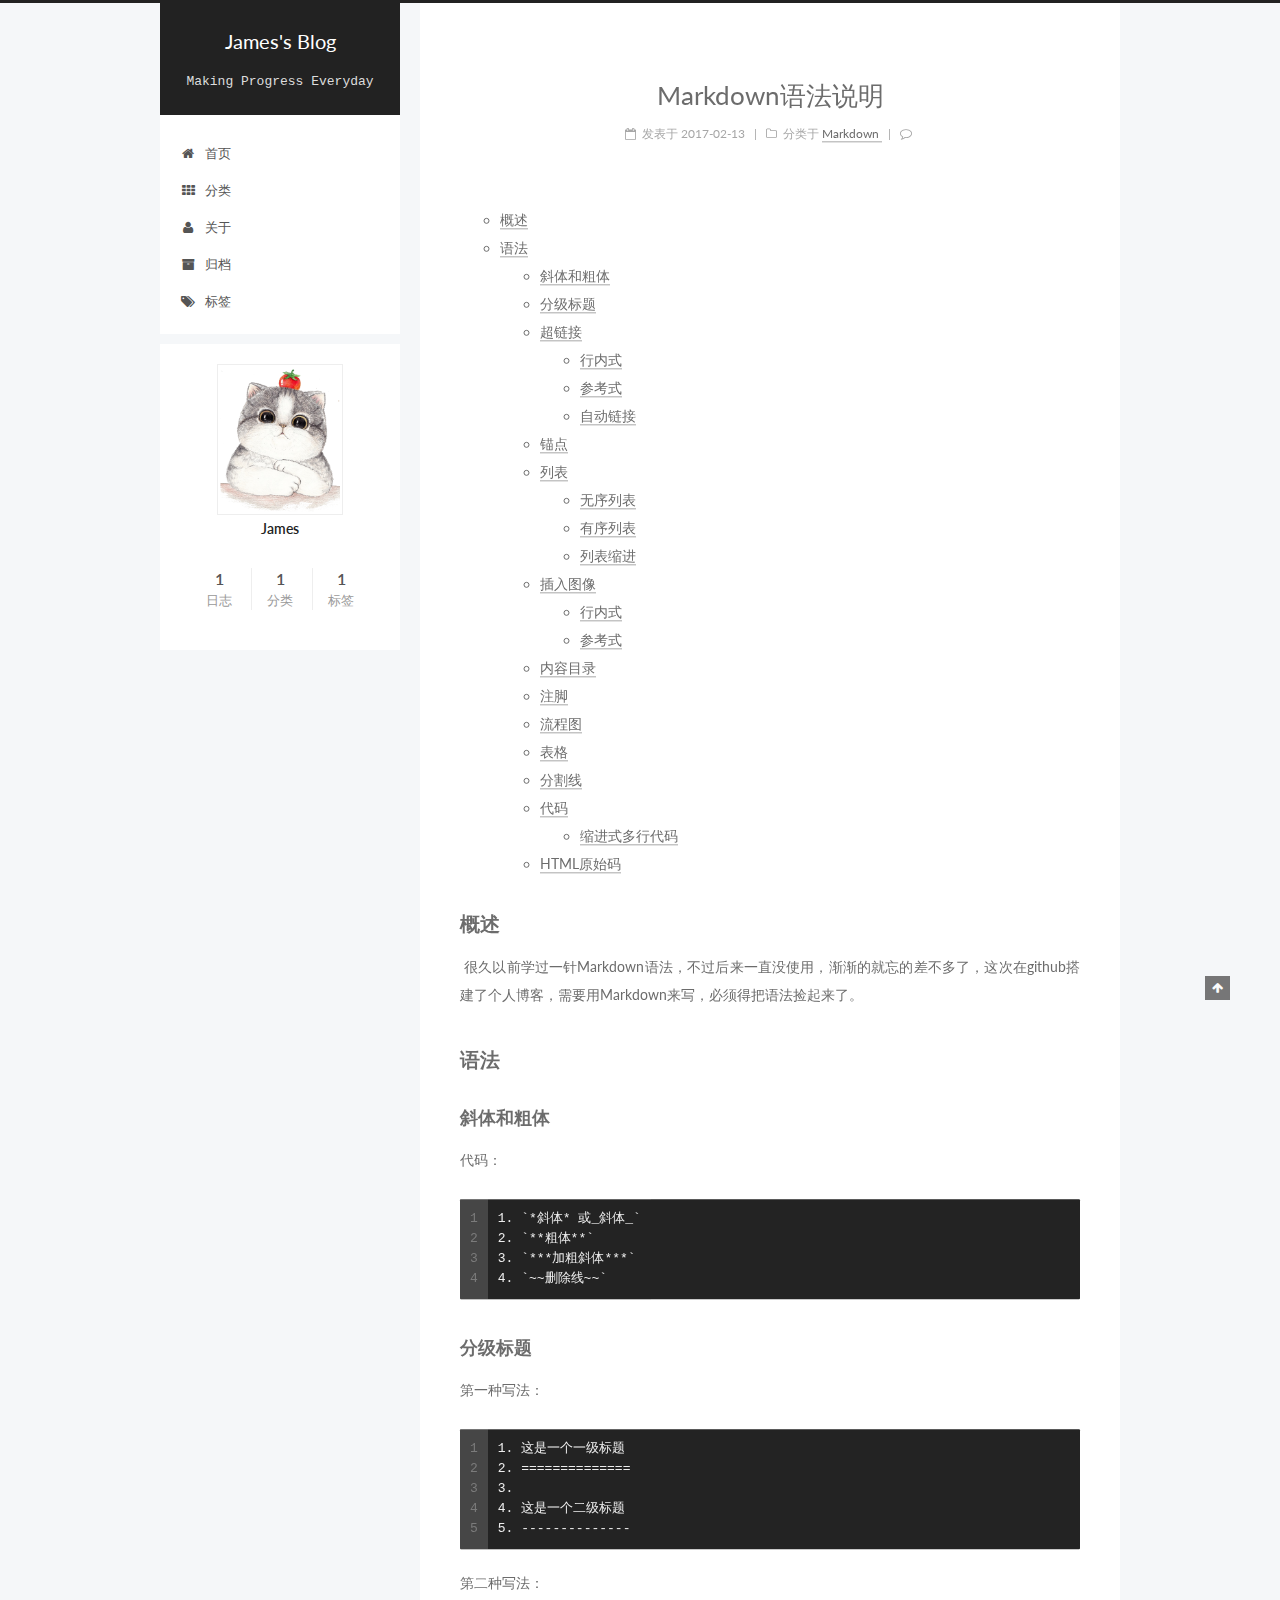
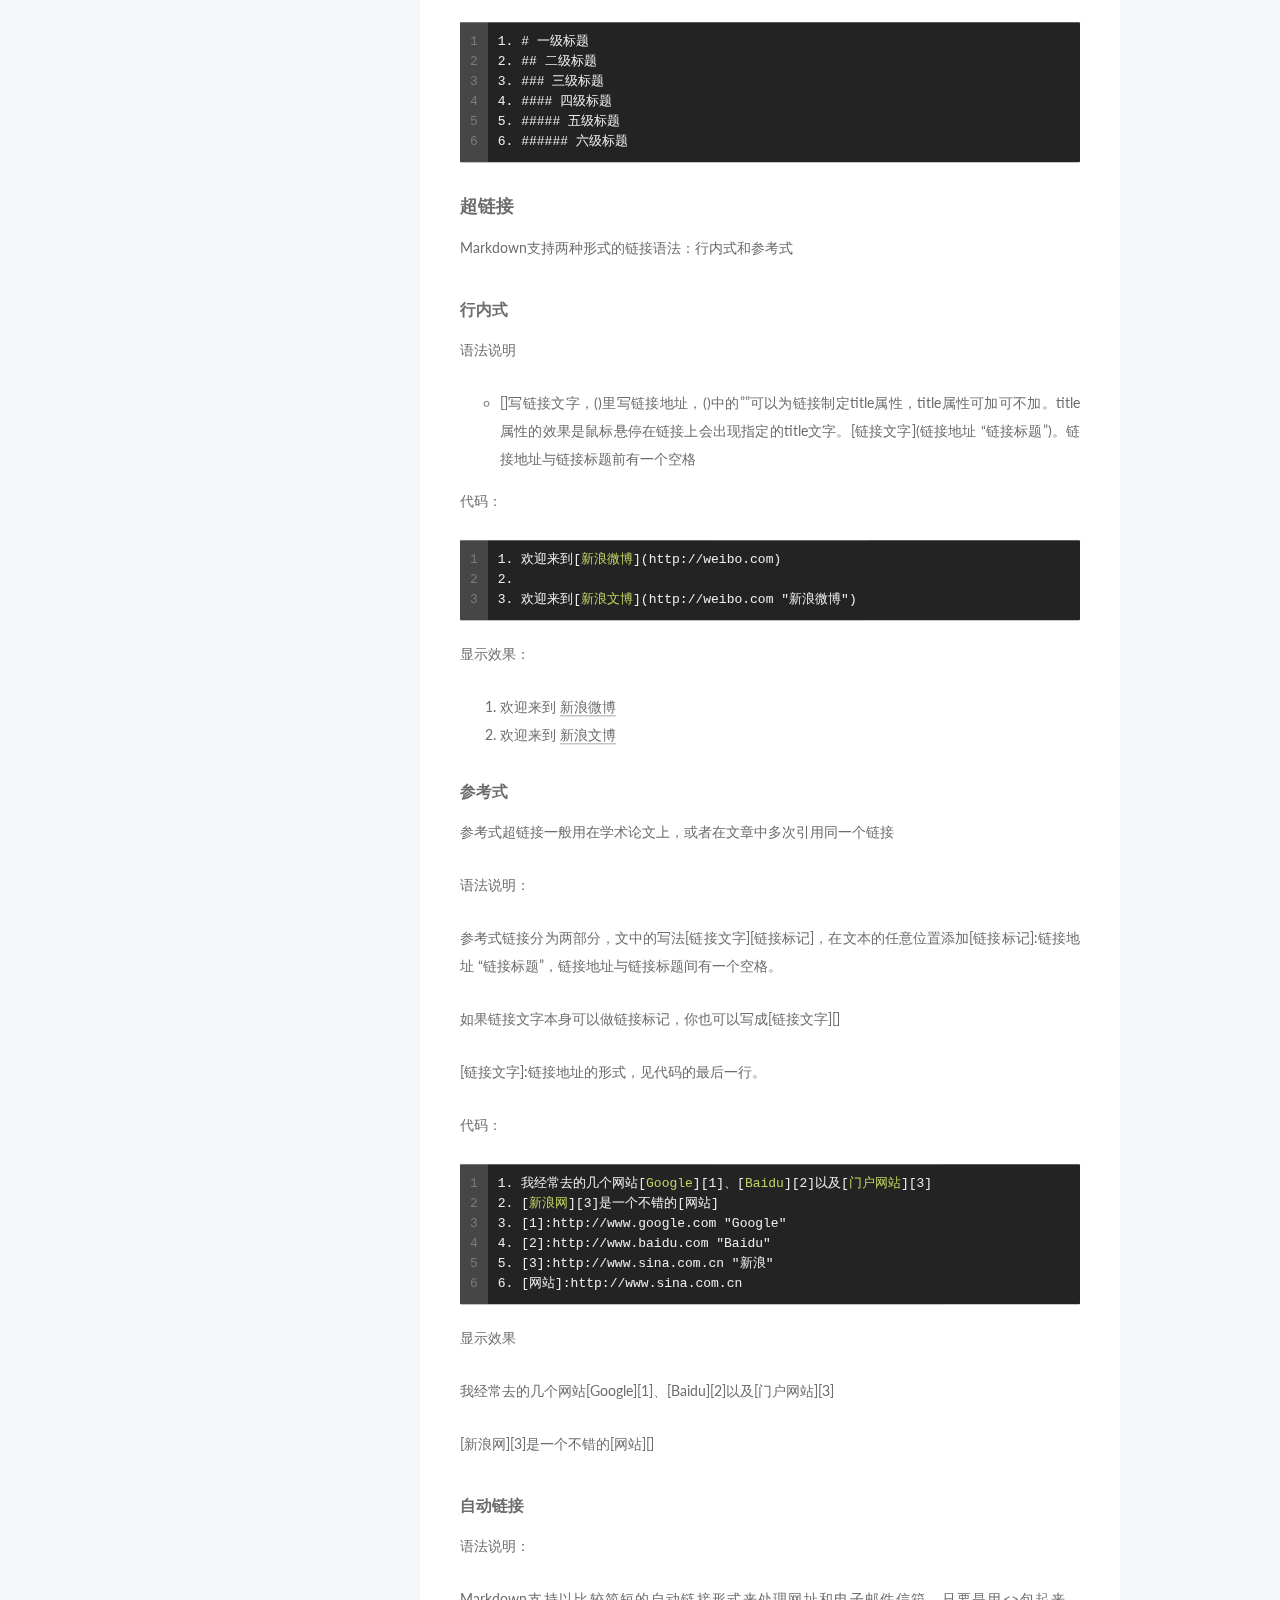
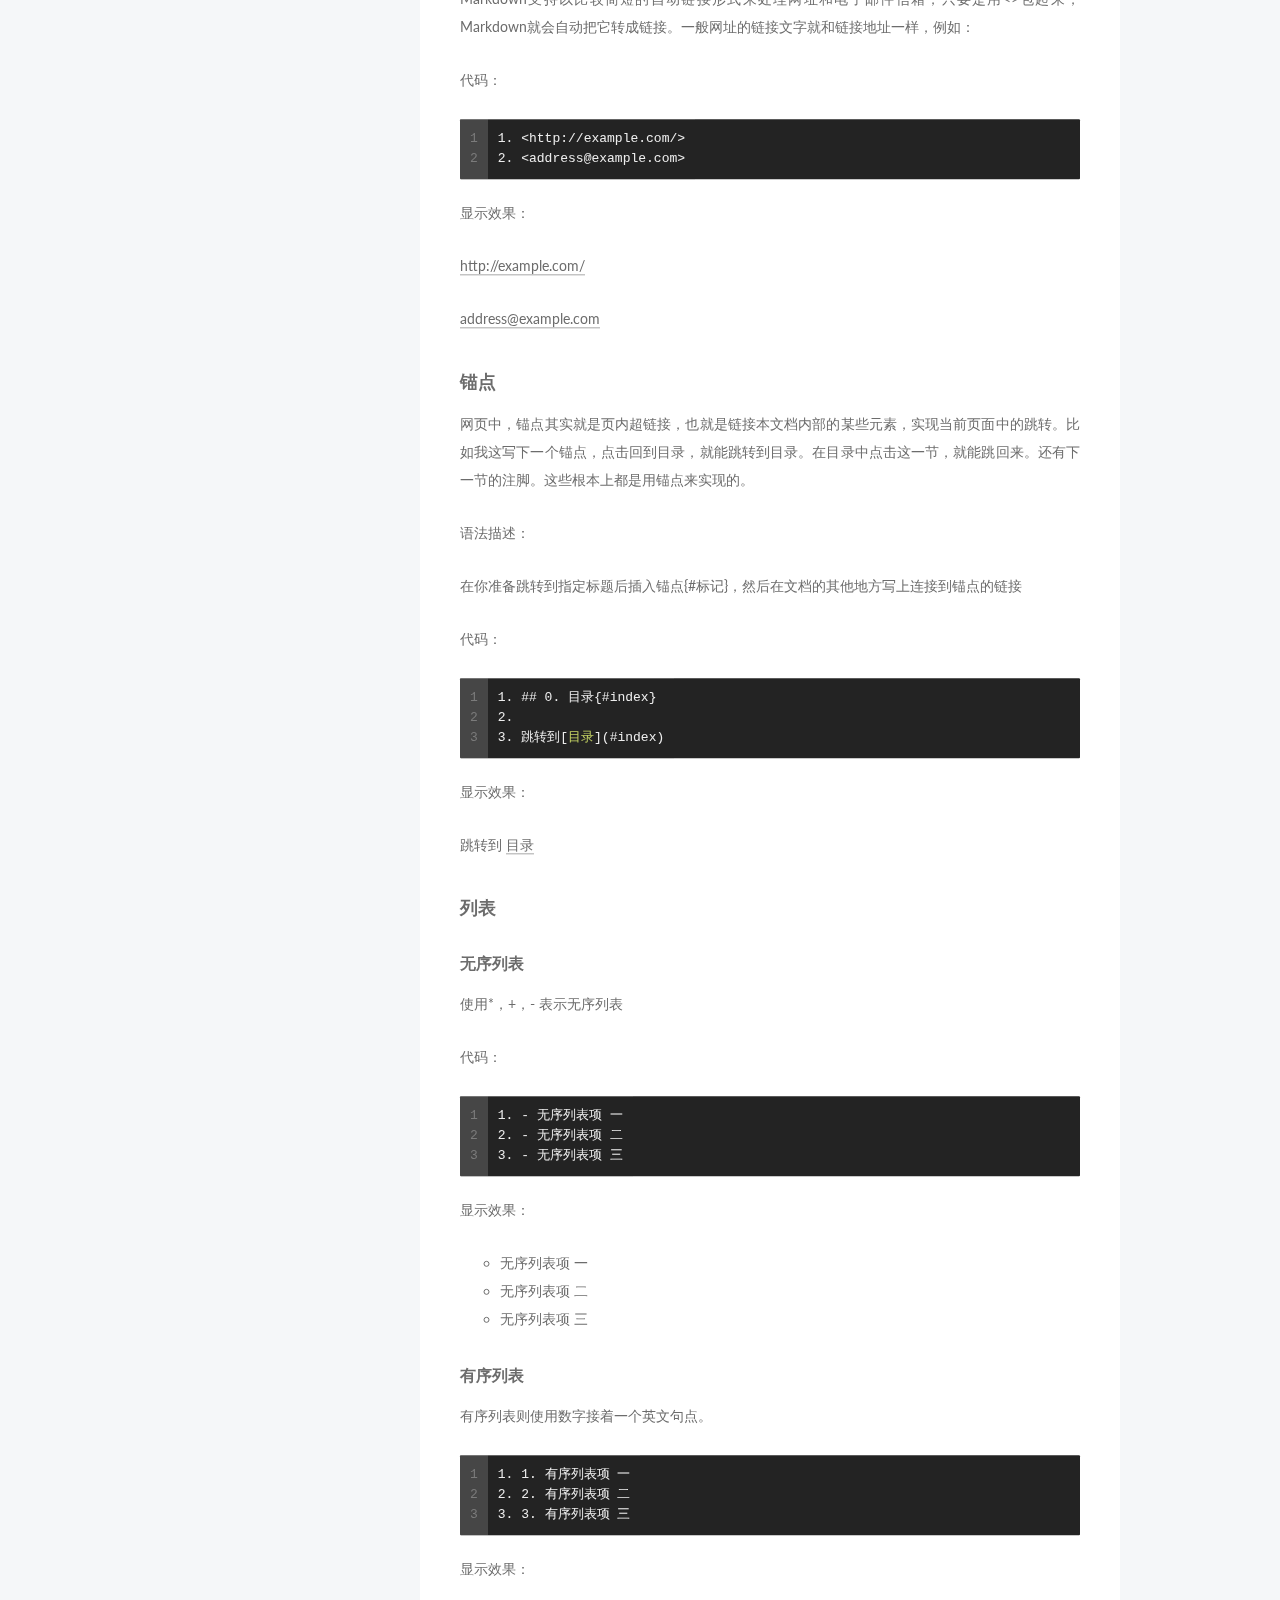
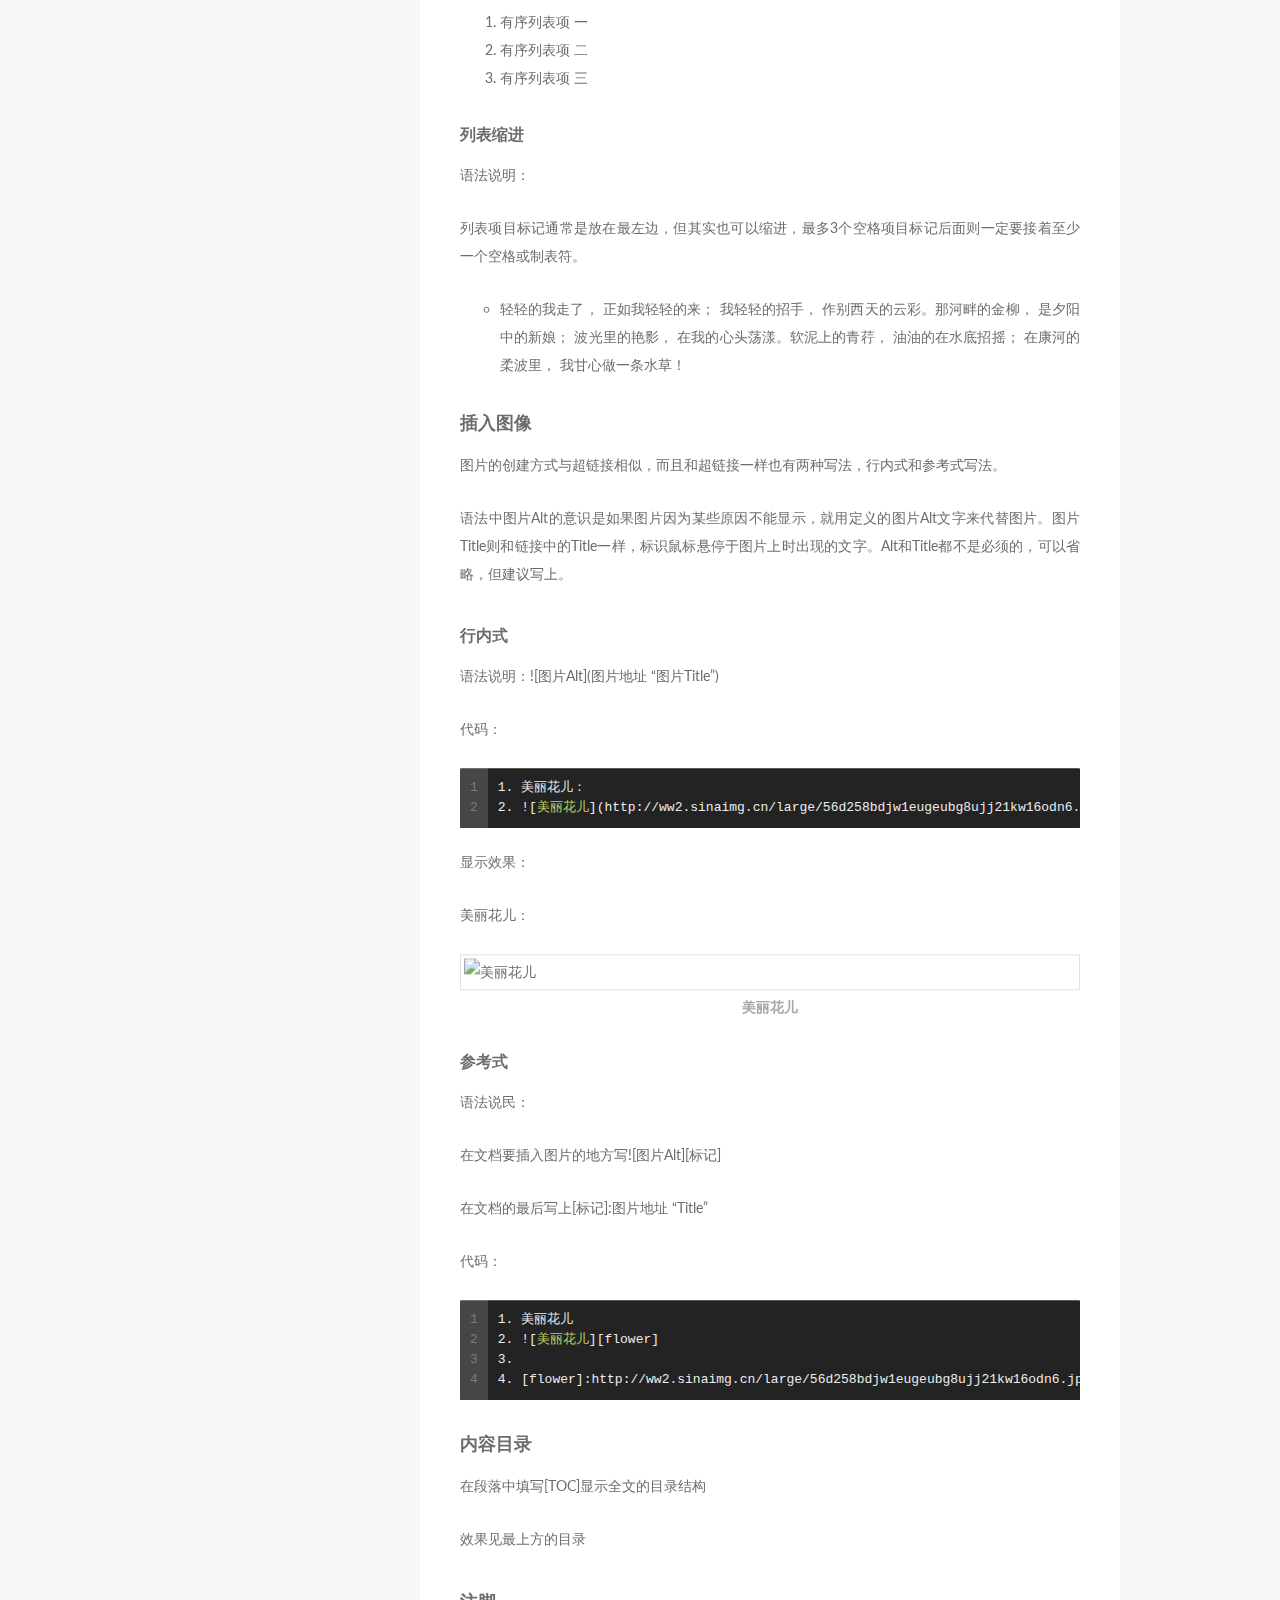
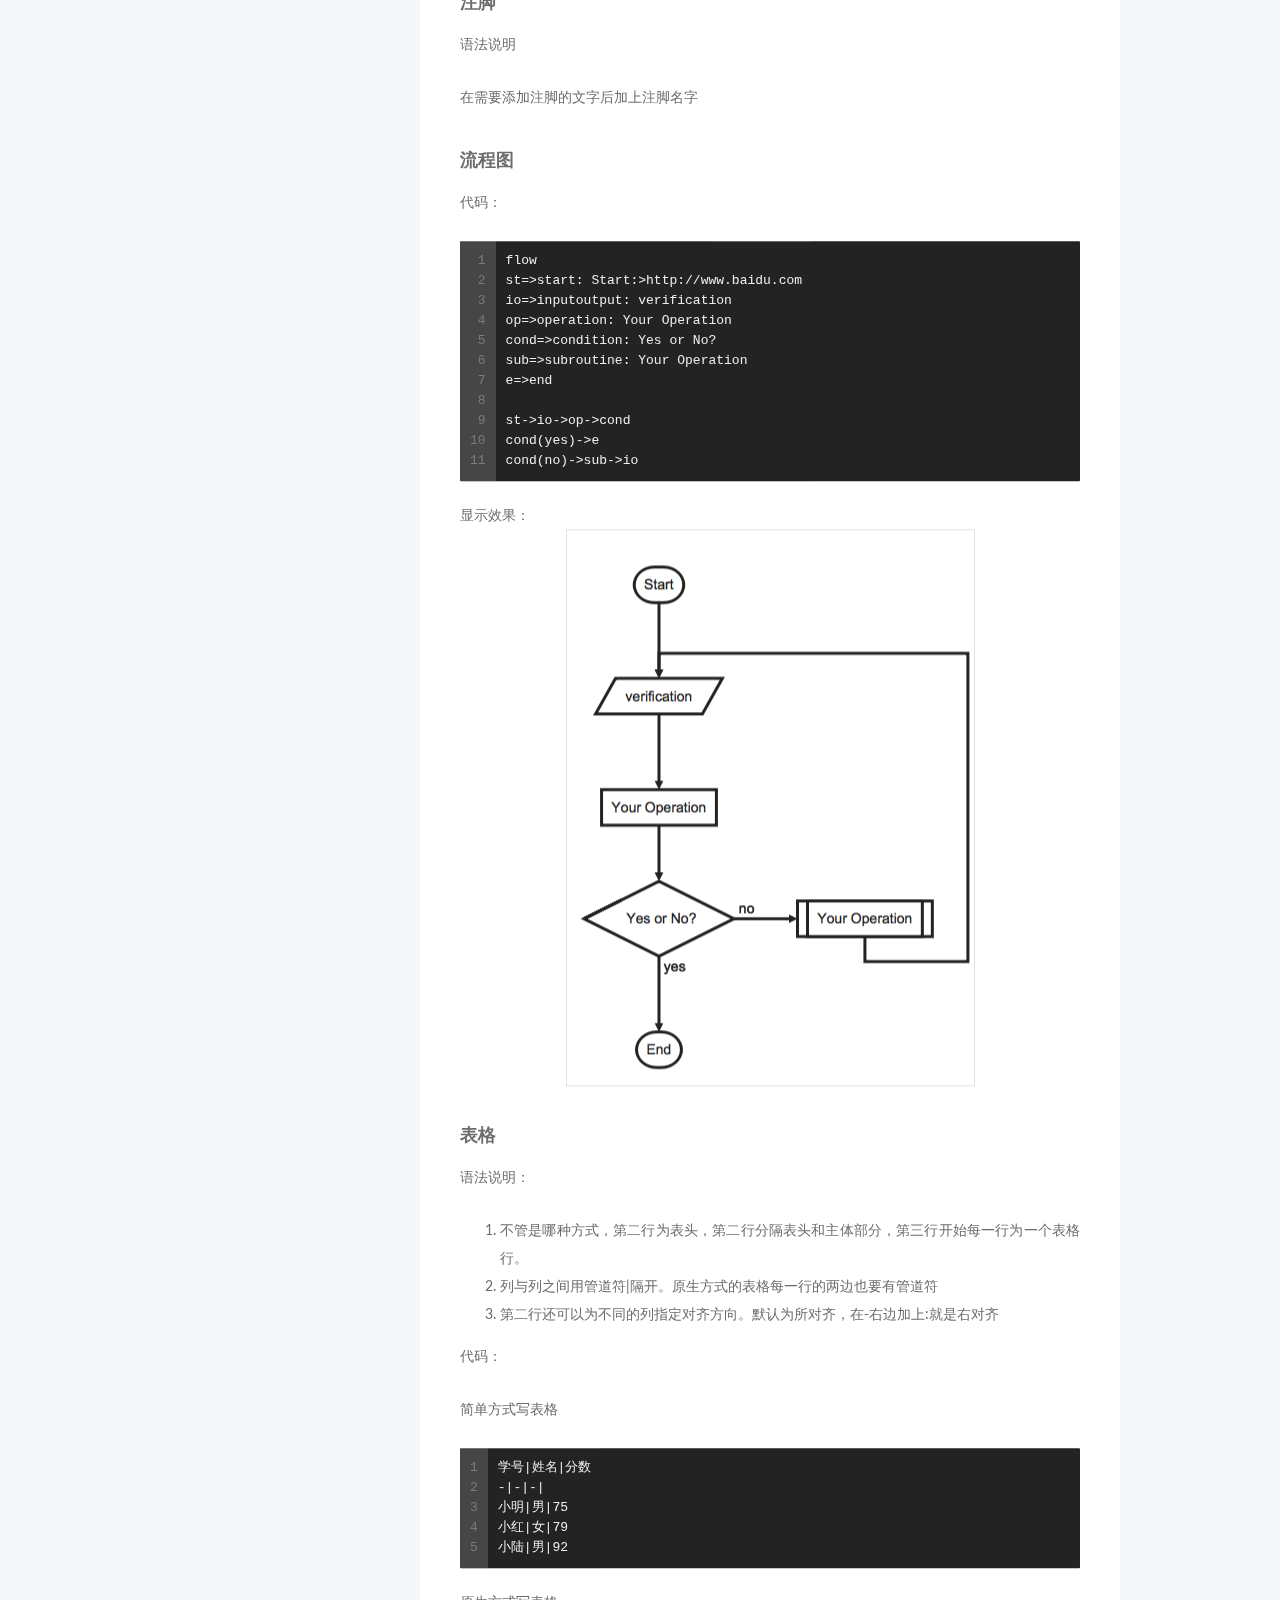
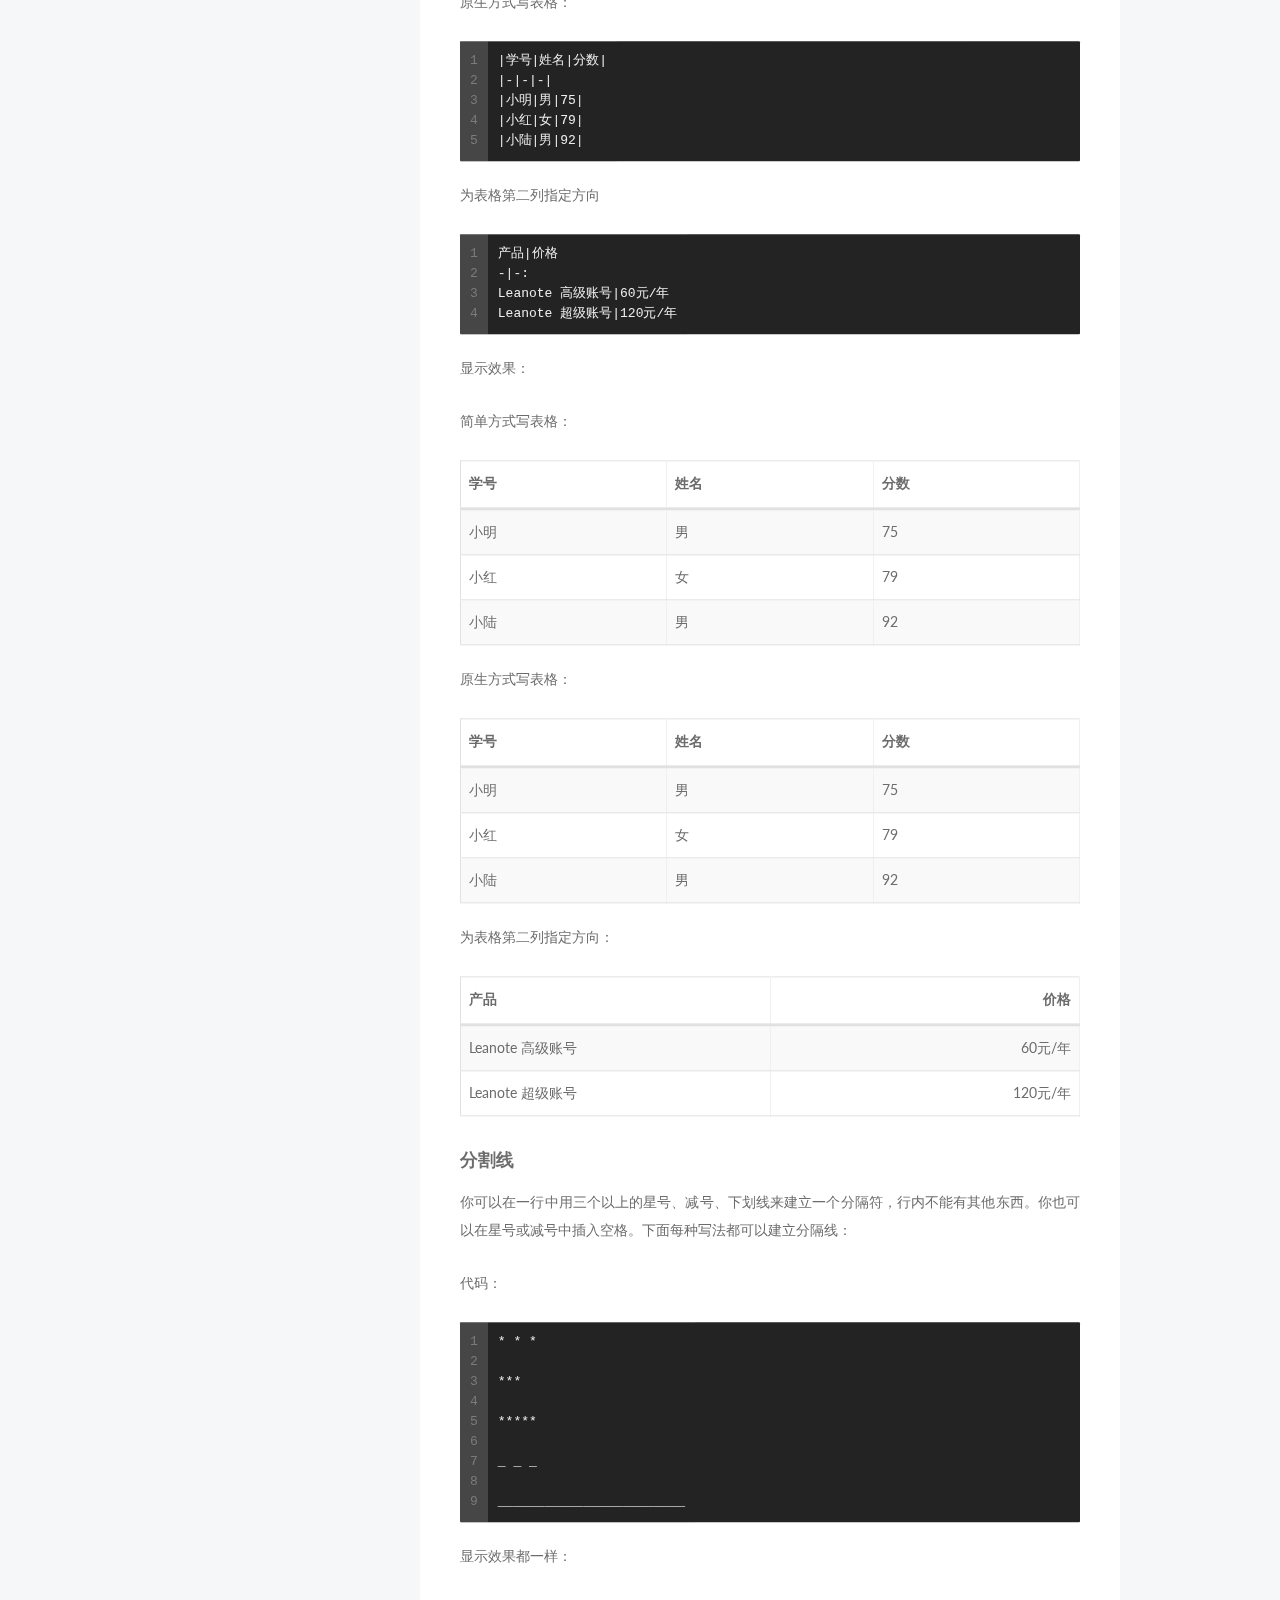
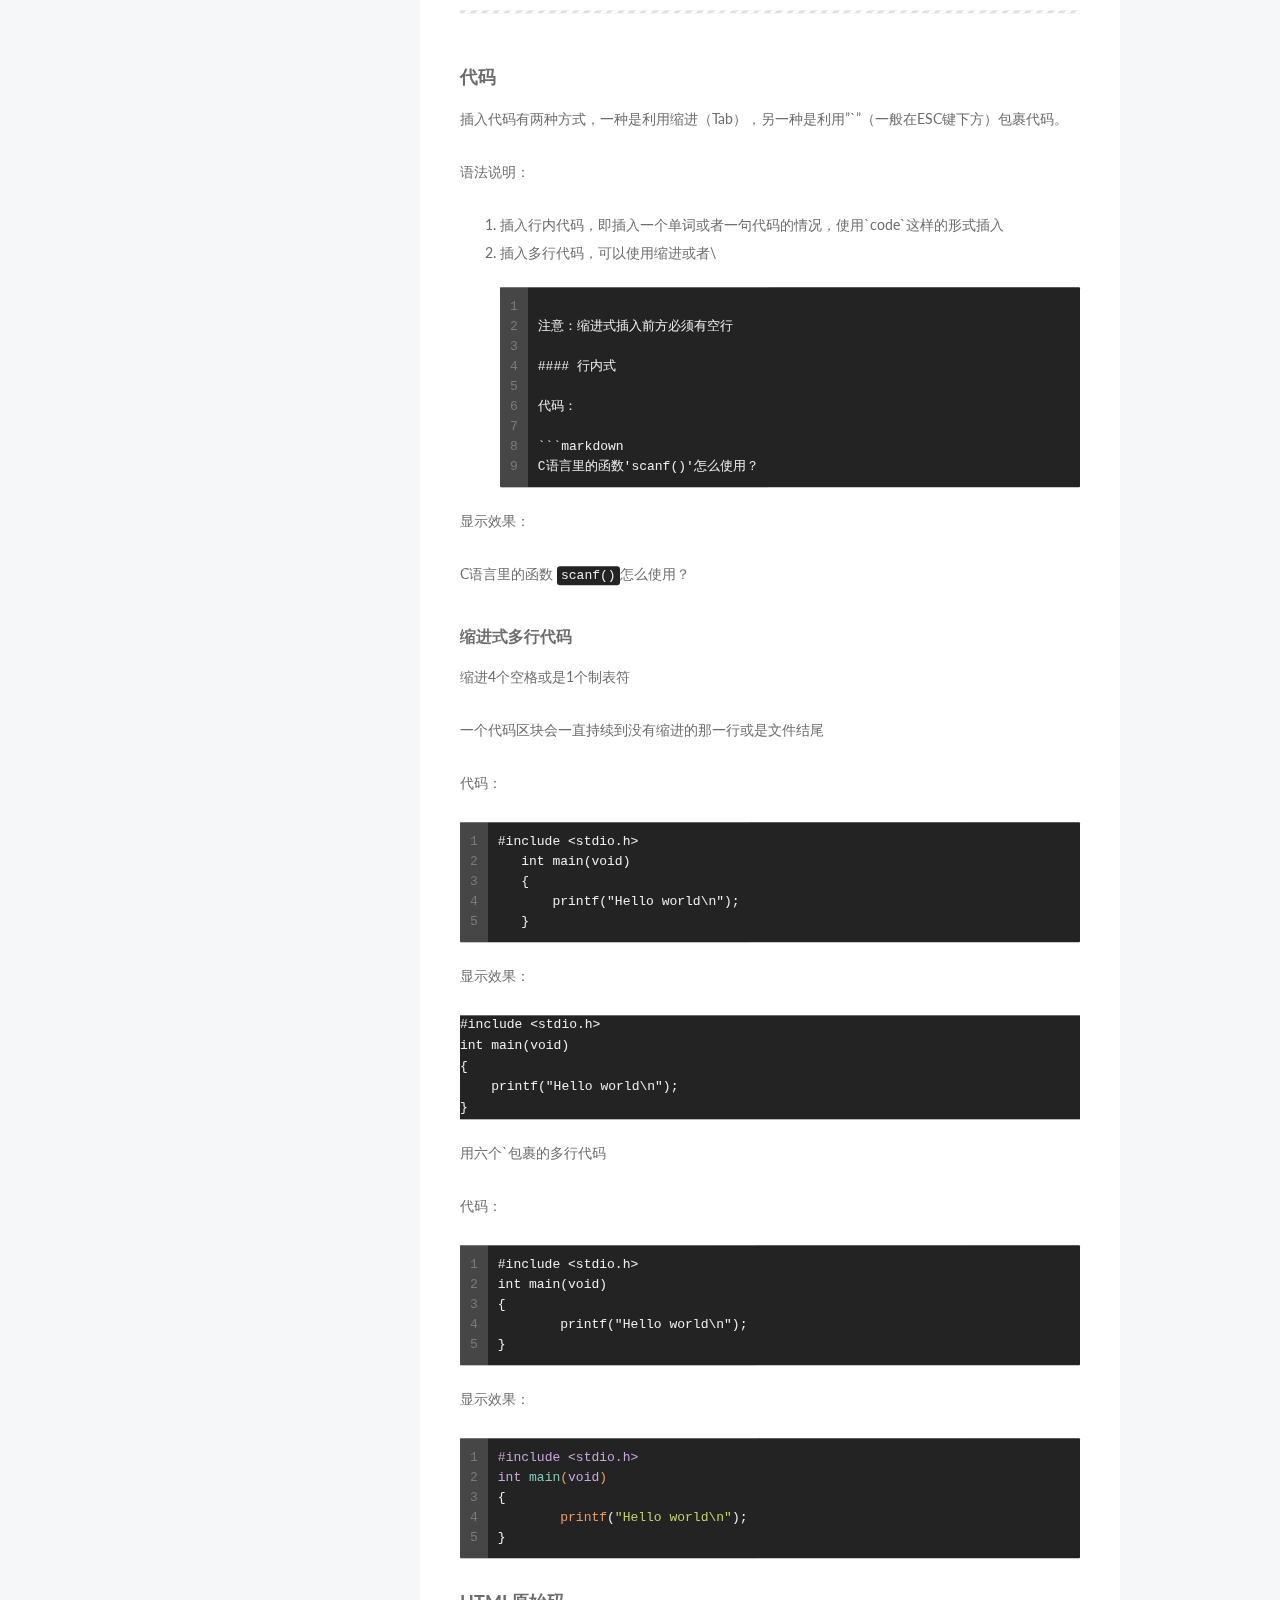
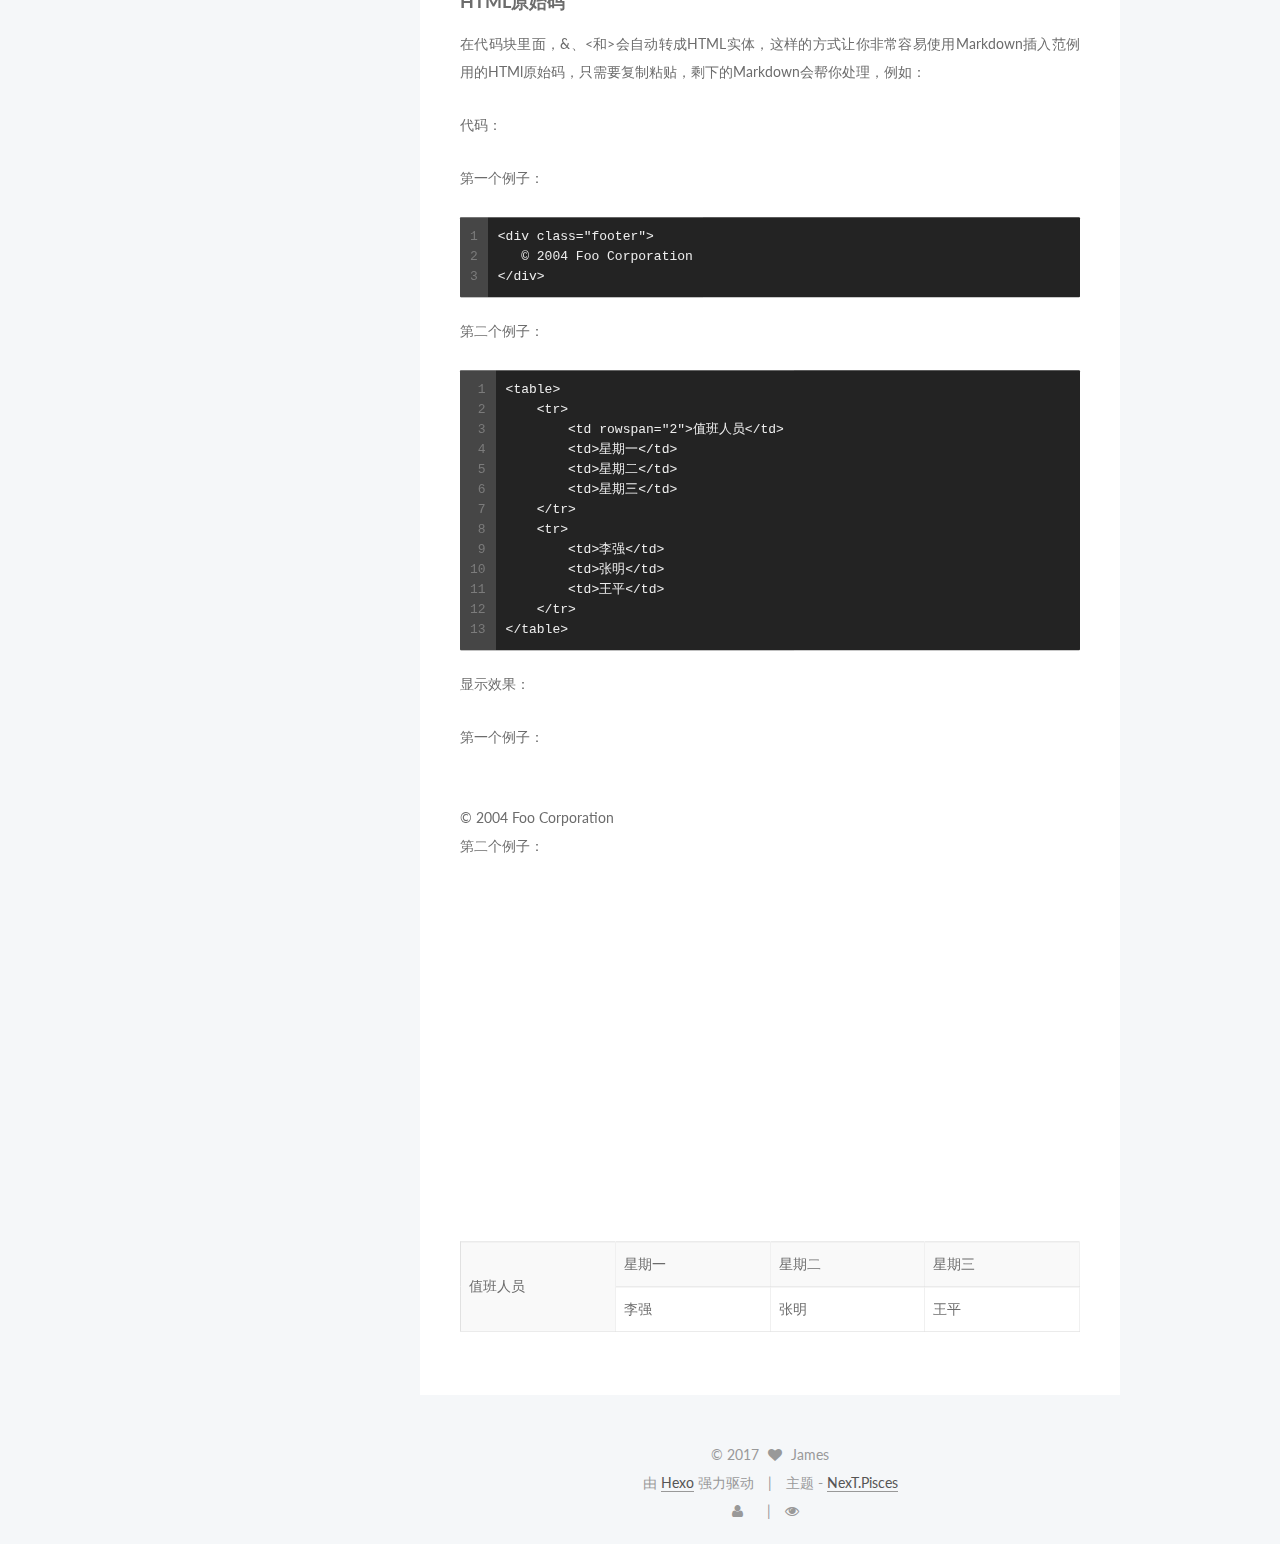
==== commit a126606f: "Site updated: 2017-02-14 11:03:35" ====
--- a/index.html
+++ b/index.html
@@ -1,155 +1,76 @@
 <!doctype html>
 
-
-
-  
-
-
 <html class="theme-next pisces use-motion" lang="zh-Hans">
+
 <head>
-  <meta charset="UTF-8"/>
-<meta http-equiv="X-UA-Compatible" content="IE=edge" />
-<meta name="viewport" content="width=device-width, initial-scale=1, maximum-scale=1"/>
-
-
-
-<meta http-equiv="Cache-Control" content="no-transform" />
-<meta http-equiv="Cache-Control" content="no-siteapp" />
-
-
-
-
-
-
-
-
-
-
-
-
-
-
-
-  
-  
-  <link href="/lib/fancybox/source/jquery.fancybox.css?v=2.1.5" rel="stylesheet" type="text/css" />
-
-
-
-
-  
-  
-  
-  
-
-  
-    
-    
-  
-
-  
-
-  
-
-  
-
-  
-
-  
-    
-    
-    <link href="//fonts.googleapis.com/css?family=Lato:300,300italic,400,400italic,700,700italic&subset=latin,latin-ext" rel="stylesheet" type="text/css">
-  
-
-
-
-
-
-
-<link href="/lib/font-awesome/css/font-awesome.min.css?v=4.6.2" rel="stylesheet" type="text/css" />
-
-<link href="/css/main.css?v=5.1.0" rel="stylesheet" type="text/css" />
-
+  <meta charset="UTF-8" />
+  <meta http-equiv="X-UA-Compatible" content="IE=edge" />
+  <meta name="viewport" content="width=device-width, initial-scale=1, maximum-scale=1"
+  />
+
+  <meta http-equiv="Cache-Control" content="no-transform" />
+  <meta http-equiv="Cache-Control" content="no-siteapp" />
+
+  <link href="/lib/fancybox/source/jquery.fancybox.css?v=2.1.5" rel="stylesheet" type="text/css"
+  />
+
+  <link href="//fonts.googleapis.com/css?family=Lato:300,300italic,400,400italic,700,700italic&subset=latin,latin-ext"
+                                                                                  rel="stylesheet" type="text/css">
+
+  <link href="/lib/font-awesome/css/font-awesome.min.css?v=4.6.2" rel="stylesheet"
+                                                                                  type="text/css" />
+
+  <link href="/css/main.css?v=5.1.0" rel="stylesheet" type="text/css" />
 
   <meta name="keywords" content="Python, Security, Photography" />
 
-
-
-
-
-
-
-
   <link rel="shortcut icon" type="image/x-icon" href="/logo.jpg?v=5.1.0" />
 
-
-
-
-
-
-<meta property="og:type" content="website">
-<meta property="og:title" content="James's Blog">
-<meta property="og:url" content="https://shengcike.github.io/index.html">
-<meta property="og:site_name" content="James's Blog">
-<meta name="twitter:card" content="summary">
-<meta name="twitter:title" content="James's Blog">
-
-
-
-<script type="text/javascript" id="hexo.configurations">
-  var NexT = window.NexT || {};
-  var CONFIG = {
-    root: '/',
-    scheme: 'Pisces',
-    sidebar: {"position":"left","display":"post"},
-    fancybox: true,
-    motion: true,
-    duoshuo: {
-      userId: '0',
-      author: '博主'
-    },
-    algolia: {
-      applicationID: '',
-      apiKey: '',
-      indexName: '',
-      hits: {"per_page":10},
-      labels: {"input_placeholder":"Search for Posts","hits_empty":"We didn't find any results for the search: ${query}","hits_stats":"${hits} results found in ${time} ms"}
-    }
-  };
-</script>
-
-
-
-  <link rel="canonical" href="https://shengcike.github.io/"/>
-
-
-
-
+  <meta property="og:type" content="website">
+  <meta property="og:title" content="James's Blog">
+  <meta property="og:url" content="https://shengcike.github.io/index.html">
+  <meta property="og:site_name" content="James's Blog">
+  <meta name="twitter:card" content="summary">
+  <meta name="twitter:title" content="James's Blog">
+
+  <script type="text/javascript" id="hexo.configurations">
+    var NexT = window.NexT || {};
+    var CONFIG = {
+      root: '/',
+      scheme: 'Pisces',
+      sidebar: {
+        "position": "left",
+        "display": "post"
+      },
+      fancybox: true,
+      motion: true,
+      duoshuo: {
+        userId: '0',
+        author: '博主'
+      },
+      algolia: {
+        applicationID: '',
+        apiKey: '',
+        indexName: '',
+        hits: {
+          "per_page": 10
+        },
+        labels: {
+          "input_placeholder": "Search for Posts",
+          "hits_empty": "We didn't find any results for the search: ${query}",
+          "hits_stats": "${hits} results found in ${time} ms"
+        }
+      }
+    };
+
+  </script>
+
+  <link rel="canonical" href="https://shengcike.github.io/" />
 
   <title> James's Blog </title>
 </head>
 
 <body itemscope itemtype="http://schema.org/WebPage" lang="zh-Hans">
-
-  
-
-
-
-
-
-
-
-
-
-
-
-
-
-
-  
-  
-    
-  
 
   <div class="container one-collumn sidebar-position-left 
    page-home 
@@ -157,500 +78,927 @@
     <div class="headband"></div>
 
     <header id="header" class="header" itemscope itemtype="http://schema.org/WPHeader">
-      <div class="header-inner"><div class="site-meta ">
-  
-
-  <div class="custom-logo-site-title">
-    <a href="/"  class="brand" rel="start">
-      <span class="logo-line-before"><i></i></span>
-      <span class="site-title">James's Blog</span>
-      <span class="logo-line-after"><i></i></span>
-    </a>
-  </div>
-    
-      <p class="site-subtitle">Making Progress Everyday</p>
-    
-</div>
-
-<div class="site-nav-toggle">
-  <button>
-    <span class="btn-bar"></span>
-    <span class="btn-bar"></span>
-    <span class="btn-bar"></span>
-  </button>
-</div>
-
-<nav class="site-nav">
-  
-
-  
-    <ul id="menu" class="menu">
-      
-        
-        <li class="menu-item menu-item-home">
-          <a href="/" rel="section">
-            
-              <i class="menu-item-icon fa fa-fw fa-home"></i> <br />
-            
-            首页
-          </a>
-        </li>
-      
-        
-        <li class="menu-item menu-item-categories">
-          <a href="/categories" rel="section">
-            
-              <i class="menu-item-icon fa fa-fw fa-th"></i> <br />
-            
-            分类
-          </a>
-        </li>
-      
-        
-        <li class="menu-item menu-item-about">
-          <a href="/about" rel="section">
-            
-              <i class="menu-item-icon fa fa-fw fa-user"></i> <br />
-            
-            关于
-          </a>
-        </li>
-      
-        
-        <li class="menu-item menu-item-archives">
-          <a href="/archives" rel="section">
-            
-              <i class="menu-item-icon fa fa-fw fa-archive"></i> <br />
-            
-            归档
-          </a>
-        </li>
-      
-        
-        <li class="menu-item menu-item-tags">
-          <a href="/tags" rel="section">
-            
-              <i class="menu-item-icon fa fa-fw fa-tags"></i> <br />
-            
-            标签
-          </a>
-        </li>
-      
-
-      
-    </ul>
-  
-
-  
-</nav>
-
-
-
- </div>
+      <div class="header-inner">
+        <div class="site-meta ">
+
+          <div class="custom-logo-site-title">
+            <a href="/" class="brand" rel="start">
+              <span class="logo-line-before">
+                <i></i>
+              </span>
+              <span class="site-title">James's Blog</span>
+              <span class="logo-line-after">
+                <i></i>
+              </span>
+            </a>
+          </div>
+
+          <p class="site-subtitle">Making Progress Everyday</p>
+
+        </div>
+
+        <div class="site-nav-toggle">
+          <button>
+            <span class="btn-bar"></span>
+            <span class="btn-bar"></span>
+            <span class="btn-bar"></span>
+          </button>
+        </div>
+
+        <nav class="site-nav">
+
+          <ul id="menu" class="menu">
+
+            <li class="menu-item menu-item-home">
+              <a href="/" rel="section">
+
+                <i class="menu-item-icon fa fa-fw fa-home"></i>
+                <br /> 首页
+              </a>
+            </li>
+
+            <li class="menu-item menu-item-categories">
+              <a href="/categories" rel="section">
+
+                <i class="menu-item-icon fa fa-fw fa-th"></i>
+                <br /> 分类
+              </a>
+            </li>
+
+            <li class="menu-item menu-item-about">
+              <a href="/about" rel="section">
+
+                <i class="menu-item-icon fa fa-fw fa-user"></i>
+                <br /> 关于
+              </a>
+            </li>
+
+            <li class="menu-item menu-item-archives">
+              <a href="/archives" rel="section">
+
+                <i class="menu-item-icon fa fa-fw fa-archive"></i>
+                <br /> 归档
+              </a>
+            </li>
+
+            <li class="menu-item menu-item-tags">
+              <a href="/tags" rel="section">
+
+                <i class="menu-item-icon fa fa-fw fa-tags"></i>
+                <br /> 标签
+              </a>
+            </li>
+
+          </ul>
+
+        </nav>
+
+      </div>
     </header>
 
     <main id="main" class="main">
       <div class="main-inner">
         <div class="content-wrap">
           <div id="content" class="content">
-            
-  <section id="posts" class="posts-expand">
-    
-      
-
-  
-
-  
-  
-  
-
-  <article class="post post-type-normal " itemscope itemtype="http://schema.org/Article">
-  <link itemprop="mainEntityOfPage" href="https://shengcike.github.io/2017/02/07/我的第一篇博客/">
-
-  <span style="display:none" itemprop="author" itemscope itemtype="http://schema.org/Person">
-    <meta itemprop="name" content="James">
-    <meta itemprop="description" content="">
-    <meta itemprop="image" content="/uploads/avatar.png">
-  </span>
-
-  <span style="display:none" itemprop="publisher" itemscope itemtype="http://schema.org/Organization">
-    <meta itemprop="name" content="James's Blog">
-    <span style="display:none" itemprop="logo" itemscope itemtype="http://schema.org/ImageObject">
-      <img style="display:none;" itemprop="url image" alt="James's Blog" src="">
-    </span>
-  </span>
-
-    
-      <header class="post-header">
-
-        
-        
-          <h1 class="post-title" itemprop="name headline">
-            
-            
-              
-                
-                <a class="post-title-link" href="/2017/02/07/我的第一篇博客/" itemprop="url">
-                  我的第一篇博客
-                </a>
-              
-            
-          </h1>
-        
-
-        <div class="post-meta">
-          <span class="post-time">
-            
-              <span class="post-meta-item-icon">
-                <i class="fa fa-calendar-o"></i>
-              </span>
-              
-                <span class="post-meta-item-text">发表于</span>
-              
-              <time title="Post created" itemprop="dateCreated datePublished" datetime="2017-02-07T23:20:14+08:00">
-                2017-02-07
-              </time>
-            
-
-            
-
-            
-          </span>
-
-          
-
-          
-            
-              <span class="post-comments-count">
-                <span class="post-meta-divider">|</span>
-                <span class="post-meta-item-icon">
-                  <i class="fa fa-comment-o"></i>
+
+            <section id="posts" class="posts-expand">
+
+              <article class="post post-type-normal " itemscope itemtype="http://schema.org/Article">
+                <link itemprop="mainEntityOfPage" href="https://shengcike.github.io/Markdown/Markdown语法说明/">
+
+                <span style="display:none" itemprop="author" itemscope itemtype="http://schema.org/Person">
+                  <meta itemprop="name" content="James">
+                  <meta itemprop="description" content="">
+                  <meta itemprop="image" content="/uploads/avatar.png">
                 </span>
-                <a href="/2017/02/07/我的第一篇博客/#comments" itemprop="discussionUrl">
-                  <span class="post-comments-count ds-thread-count" data-thread-key="2017/02/07/我的第一篇博客/" itemprop="commentCount"></span>
-                </a>
-              </span>
-            
-          
-
-          
-          
-
-          
-
-          
-
-          
+
+                <span style="display:none" itemprop="publisher" itemscope itemtype="http://schema.org/Organization">
+                  <meta itemprop="name" content="James's Blog">
+                  <span style="display:none" itemprop="logo" itemscope itemtype="http://schema.org/ImageObject">
+                    <img style="display:none;" itemprop="url image" alt="James's Blog" src="">
+                  </span>
+                </span>
+
+                <header class="post-header">
+
+                  <h1 class="post-title" itemprop="name headline">
+
+                    <a class="post-title-link" href="/Markdown/Markdown语法说明/" itemprop="url">
+                      Markdown语法说明
+                    </a>
+
+                  </h1>
+
+                  <div class="post-meta">
+                    <span class="post-time">
+
+                      <span class="post-meta-item-icon">
+                        <i class="fa fa-calendar-o"></i>
+                      </span>
+
+                      <span class="post-meta-item-text">发表于</span>
+
+                      <time title="Post created" itemprop="dateCreated datePublished" datetime="2017-02-13T11:43:23+08:00">
+                        2017-02-13
+                      </time>
+
+                    </span>
+
+                    <span class="post-category">
+
+                      <span class="post-meta-divider">|</span>
+
+                      <span class="post-meta-item-icon">
+                        <i class="fa fa-folder-o"></i>
+                      </span>
+
+                      <span class="post-meta-item-text">分类于</span>
+
+                      <span itemprop="about" itemscope itemtype="http://schema.org/Thing">
+                        <a href="/categories/Markdown/" itemprop="url" rel="index">
+                          <span itemprop="name">Markdown</span>
+                        </a>
+                      </span>
+
+                    </span>
+
+                    <span class="post-comments-count">
+                      <span class="post-meta-divider">|</span>
+                      <span class="post-meta-item-icon">
+                        <i class="fa fa-comment-o"></i>
+                      </span>
+                      <a href="/Markdown/Markdown语法说明/#comments" itemprop="discussionUrl">
+                        <span class="post-comments-count ds-thread-count" data-thread-key="Markdown/Markdown语法说明/"
+                                                                                                        itemprop="commentCount"></span>
+                      </a>
+                    </span>
+
+                  </div>
+                </header>
+
+                <div class="post-body" itemprop="articleBody">
+
+                  <div class="toc">
+
+                    <!-- toc -->
+                    <ul>
+                      <li>
+                        <a href="#gai-shu">概述</a>
+                      </li>
+                      <li>
+                        <a href="#yu-fa">语法</a>
+                        <ul>
+                          <li>
+                            <a href="#xie-ti-he-cu-ti">斜体和粗体</a>
+                          </li>
+                          <li>
+                            <a href="#fen-ji-biao-ti">分级标题</a>
+                          </li>
+                          <li>
+                            <a href="#chao-lian-jie">超链接</a>
+                            <ul>
+                              <li>
+                                <a href="#xing-nei-shi">行内式</a>
+                              </li>
+                              <li>
+                                <a href="#can-kao-shi">参考式</a>
+                              </li>
+                              <li>
+                                <a href="#zi-dong-lian-jie">自动链接</a>
+                              </li>
+                            </ul>
+                          </li>
+                          <li>
+                            <a href="#mao-dian">锚点</a>
+                          </li>
+                          <li>
+                            <a href="#lie-biao">列表</a>
+                            <ul>
+                              <li>
+                                <a href="#wu-xu-lie-biao">无序列表</a>
+                              </li>
+                              <li>
+                                <a href="#you-xu-lie-biao">有序列表</a>
+                              </li>
+                              <li>
+                                <a href="#lie-biao-suo-jin">列表缩进</a>
+                              </li>
+                            </ul>
+                          </li>
+                          <li>
+                            <a href="#cha-ru-tu-xiang">插入图像</a>
+                            <ul>
+                              <li>
+                                <a href="#xing-nei-shi-1">行内式</a>
+                              </li>
+                              <li>
+                                <a href="#can-kao-shi-1">参考式</a>
+                              </li>
+                            </ul>
+                          </li>
+                          <li>
+                            <a href="#nei-rong-mu-lu">内容目录</a>
+                          </li>
+                          <li>
+                            <a href="#zhu-jiao">注脚</a>
+                          </li>
+                          <li>
+                            <a href="#liu-cheng-tu">流程图</a>
+                          </li>
+                          <li>
+                            <a href="#biao-ge">表格</a>
+                          </li>
+                          <li>
+                            <a href="#fen-ge-xian">分割线</a>
+                          </li>
+                          <li>
+                            <a href="#dai-ma">代码</a>
+                            <ul>
+                              <li>
+                                <a href="#suo-jin-shi-duo-xing-dai-ma">缩进式多行代码</a>
+                              </li>
+                            </ul>
+                          </li>
+                          <li>
+                            <a href="#html-yuan-shi-ma">HTML原始码</a>
+                          </li>
+                        </ul>
+                      </li>
+                    </ul>
+                    <!-- tocstop -->
+                  </div>
+
+                  <h2 id="gai-shu">
+                    <a href="#概述" class="headerlink" title="概述"></a>概述</h2>
+                  <p>​ 很久以前学过一针Markdown语法，不过后来一直没使用，渐渐的就忘的差不多了，这次在github搭建了个人博客，需要用Markdown来写，必须得把语法捡起来了。</p>
+                  <h2 id="yu-fa">
+                    <a href="#语法" class="headerlink" title="语法"></a>语法</h2>
+                  <h3 id="xie-ti-he-cu-ti">
+                    <a href="#斜体和粗体" class="headerlink" title="斜体和粗体"></a>斜体和粗体</h3>
+                  <p>代码：
+                    <br>
+                    <figure class="highlight markdown">
+                      <table>
+                        <tr>
+                          <td class="gutter">
+                            <pre><div class="line">1</div><div class="line">2</div><div class="line">3</div><div class="line">4</div></pre>
+                          </td>
+                          <td class="code">
+                            <pre><div class="line"><span class="bullet">1. </span><span class="code">`*斜体* 或_斜体_`</span></div><div class="line"><span class="bullet">2. </span><span class="code">`**粗体**`</span></div><div class="line"><span class="bullet">3. </span><span class="code">`***加粗斜体***`</span></div><div class="line"><span class="bullet">4. </span><span class="code">`~~删除线~~`</span></div></pre>
+                          </td>
+                        </tr>
+                      </table>
+                    </figure>
+                  </p>
+                  <h3 id="fen-ji-biao-ti">
+                    <a href="#分级标题" class="headerlink" title="分级标题"></a>分级标题</h3>
+                  <p>第一种写法：</p>
+                  <figure class="highlight markdown">
+                    <table>
+                      <tr>
+                        <td class="gutter">
+                          <pre><div class="line">1</div><div class="line">2</div><div class="line">3</div><div class="line">4</div><div class="line">5</div></pre>
+                        </td>
+                        <td class="code">
+                          <pre><div class="line"><span class="bullet">1. </span>这是一个一级标题</div><div class="line"><span class="bullet">2. </span>==============</div><div class="line"><span class="bullet">3. </span></div><div class="line"><span class="bullet">4. </span>这是一个二级标题</div><div class="line"><span class="bullet">5. </span>--------------</div></pre>
+                        </td>
+                      </tr>
+                    </table>
+                  </figure>
+                  <p>第二种写法：</p>
+                  <figure class="highlight markdown">
+                    <table>
+                      <tr>
+                        <td class="gutter">
+                          <pre><div class="line">1</div><div class="line">2</div><div class="line">3</div><div class="line">4</div><div class="line">5</div><div class="line">6</div></pre>
+                        </td>
+                        <td class="code">
+                          <pre><div class="line"><span class="bullet">1. </span># 一级标题</div><div class="line"><span class="bullet">2. </span>## 二级标题</div><div class="line"><span class="bullet">3. </span>### 三级标题</div><div class="line"><span class="bullet">4. </span>#### 四级标题</div><div class="line"><span class="bullet">5. </span>##### 五级标题</div><div class="line"><span class="bullet">6. </span>###### 六级标题</div></pre>
+                        </td>
+                      </tr>
+                    </table>
+                  </figure>
+                  <h3 id="chao-lian-jie">
+                    <a href="#超链接" class="headerlink" title="超链接"></a>超链接</h3>
+                  <p>Markdown支持两种形式的链接语法：行内式和参考式</p>
+                  <h4 id="xing-nei-shi">
+                    <a href="#行内式" class="headerlink" title="行内式"></a>行内式</h4>
+                  <p>语法说明</p>
+                  <ul>
+                    <li>[]写链接文字，()里写链接地址，()中的””可以为链接制定title属性，title属性可加可不加。title属性的效果是鼠标悬停在链接上会出现指定的title文字。[链接文字](链接地址
+                      “链接标题”)。链接地址与链接标题前有一个空格
+                    </li>
+                  </ul>
+                  <p>代码：</p>
+                  <figure class="highlight markdown">
+                    <table>
+                      <tr>
+                        <td class="gutter">
+                          <pre><div class="line">1</div><div class="line">2</div><div class="line">3</div></pre>
+                        </td>
+                        <td class="code">
+                          <pre><div class="line"><span class="bullet">1. </span>欢迎来到[<span class="string">新浪微博</span>](<span class="link">http://weibo.com</span>)</div><div class="line"><span class="bullet">2. </span></div><div class="line"><span class="bullet">3. </span>欢迎来到[<span class="string">新浪文博</span>](<span class="link">http://weibo.com "新浪微博"</span>)</div></pre>
+                        </td>
+                      </tr>
+                    </table>
+                  </figure>
+                  <p>显示效果：</p>
+                  <ol>
+                    <li>欢迎来到
+                      <a href="http://weibo.com" target="_blank" rel="external">新浪微博</a>
+                    </li>
+                    <li>欢迎来到
+                      <a href="http://weibo.com" title="新浪微博" target="_blank" rel="external">新浪文博</a>
+                    </li>
+                  </ol>
+                  <h4 id="can-kao-shi">
+                    <a href="#参考式" class="headerlink" title="参考式"></a>参考式</h4>
+                  <p>参考式超链接一般用在学术论文上，或者在文章中多次引用同一个链接</p>
+                  <p>语法说明：</p>
+                  <p>参考式链接分为两部分，文中的写法[链接文字][链接标记]，在文本的任意位置添加[链接标记]:链接地址 “链接标题”，链接地址与链接标题间有一个空格。</p>
+                  <p>如果链接文字本身可以做链接标记，你也可以写成[链接文字][]</p>
+                  <p>[链接文字]:链接地址的形式，见代码的最后一行。</p>
+                  <p>代码：</p>
+                  <figure class="highlight markdown">
+                    <table>
+                      <tr>
+                        <td class="gutter">
+                          <pre><div class="line">1</div><div class="line">2</div><div class="line">3</div><div class="line">4</div><div class="line">5</div><div class="line">6</div></pre>
+                        </td>
+                        <td class="code">
+                          <pre><div class="line"><span class="bullet">1. </span>我经常去的几个网站[<span class="string">Google</span>][<span class="symbol">1</span>]、[<span class="string">Baidu</span>][<span class="symbol">2</span>]以及[<span class="string">门户网站</span>][<span class="symbol">3</span>]</div><div class="line"><span class="bullet">2. </span>[<span class="string">新浪网</span>][<span class="symbol">3</span>]是一个不错的[网站]</div><div class="line"><span class="bullet">3. </span>[1]:http://www.google.com "Google"</div><div class="line"><span class="bullet">4. </span>[2]:http://www.baidu.com "Baidu"</div><div class="line"><span class="bullet">5. </span>[3]:http://www.sina.com.cn "新浪"</div><div class="line"><span class="bullet">6. </span>[网站]:http://www.sina.com.cn</div></pre>
+                        </td>
+                      </tr>
+                    </table>
+                  </figure>
+                  <p>显示效果</p>
+                  <p>我经常去的几个网站[Google][1]、[Baidu][2]以及[门户网站][3]</p>
+                  <p>[新浪网][3]是一个不错的[网站][]</p>
+                  <h4 id="zi-dong-lian-jie">
+                    <a href="#自动链接" class="headerlink" title="自动链接"></a>自动链接</h4>
+                  <p>语法说明：</p>
+                  <p>Markdown支持以比较简短的自动链接形式来处理网址和电子邮件信箱，只要是用&lt;&gt;包起来，Markdown就会自动把它转成链接。一般网址的链接文字就和链接地址一样，例如：</p>
+                  <p>代码：</p>
+                  <figure class="highlight markdown">
+                    <table>
+                      <tr>
+                        <td class="gutter">
+                          <pre><div class="line">1</div><div class="line">2</div></pre>
+                        </td>
+                        <td class="code">
+                          <pre><div class="line"><span class="bullet">1. </span>&lt;http://example.com/&gt;</div><div class="line"><span class="bullet">2. </span>&lt;address@example.com&gt;</div></pre>
+                        </td>
+                      </tr>
+                    </table>
+                  </figure>
+                  <p>显示效果：</p>
+                  <p>
+                    <a href="http://example.com/" target="_blank" rel="external">http://example.com/</a>
+                  </p>
+                  <p>
+                    <a href="&#x6d;&#97;&#x69;&#x6c;&#116;&#111;&#x3a;&#97;&#100;&#100;&#114;&#x65;&#x73;&#x73;&#x40;&#x65;&#120;&#x61;&#x6d;&#x70;&#108;&#x65;&#46;&#99;&#111;&#x6d;">&#97;&#100;&#100;&#114;&#x65;&#x73;&#x73;&#x40;&#x65;&#120;&#x61;&#x6d;&#x70;&#108;&#x65;&#46;&#99;&#111;&#x6d;</a>
+                  </p>
+                  <h3 id="mao-dian">
+                    <a href="#锚点" class="headerlink" title="锚点"></a>锚点</h3>
+                  <p>网页中，锚点其实就是页内超链接，也就是链接本文档内部的某些元素，实现当前页面中的跳转。比如我这写下一个锚点，点击回到目录，就能跳转到目录。在目录中点击这一节，就能跳回来。还有下一节的注脚。这些根本上都是用锚点来实现的。</p>
+                  <p>语法描述：</p>
+                  <p>在你准备跳转到指定标题后插入锚点{&#35;标记}，然后在文档的其他地方写上连接到锚点的链接</p>
+                  <p>代码：</p>
+                  <figure class="highlight markdown">
+                    <table>
+                      <tr>
+                        <td class="gutter">
+                          <pre><div class="line">1</div><div class="line">2</div><div class="line">3</div></pre>
+                        </td>
+                        <td class="code">
+                          <pre><div class="line"><span class="bullet">1. </span>## 0. 目录&#123;#index&#125;</div><div class="line"><span class="bullet">2.</span></div><div class="line"><span class="bullet">3. </span>跳转到[<span class="string">目录</span>](<span class="link">#index</span>)</div></pre>
+                        </td>
+                      </tr>
+                    </table>
+                  </figure>
+                  <p>显示效果：</p>
+                  <p>跳转到
+                    <a href="#index">目录</a>
+                  </p>
+                  <h3 id="lie-biao">
+                    <a href="#列表" class="headerlink" title="列表"></a>列表</h3>
+                  <h4 id="wu-xu-lie-biao">
+                    <a href="#无序列表" class="headerlink" title="无序列表"></a>无序列表</h4>
+                  <p>使用*，+，- 表示无序列表</p>
+                  <p>代码：</p>
+                  <figure class="highlight markdown">
+                    <table>
+                      <tr>
+                        <td class="gutter">
+                          <pre><div class="line">1</div><div class="line">2</div><div class="line">3</div></pre>
+                        </td>
+                        <td class="code">
+                          <pre><div class="line"><span class="bullet">1. </span>- 无序列表项 一</div><div class="line"><span class="bullet">2. </span>- 无序列表项 二</div><div class="line"><span class="bullet">3. </span>- 无序列表项 三</div></pre>
+                        </td>
+                      </tr>
+                    </table>
+                  </figure>
+                  <p>显示效果：</p>
+                  <ul>
+                    <li>无序列表项 一</li>
+                    <li>无序列表项 二</li>
+                    <li>无序列表项 三</li>
+                  </ul>
+                  <h4 id="you-xu-lie-biao">
+                    <a href="#有序列表" class="headerlink" title="有序列表"></a>有序列表</h4>
+                  <p>有序列表则使用数字接着一个英文句点。</p>
+                  <figure class="highlight markdown">
+                    <table>
+                      <tr>
+                        <td class="gutter">
+                          <pre><div class="line">1</div><div class="line">2</div><div class="line">3</div></pre>
+                        </td>
+                        <td class="code">
+                          <pre><div class="line"><span class="bullet">1. </span>1. 有序列表项 一</div><div class="line"><span class="bullet">2. </span>2. 有序列表项 二</div><div class="line"><span class="bullet">3. </span>3. 有序列表项 三</div></pre>
+                        </td>
+                      </tr>
+                    </table>
+                  </figure>
+                  <p>显示效果：</p>
+                  <ol>
+                    <li>有序列表项 一</li>
+                    <li>有序列表项 二</li>
+                    <li>有序列表项 三</li>
+                  </ol>
+                  <h4 id="lie-biao-suo-jin">
+                    <a href="#列表缩进" class="headerlink" title="列表缩进"></a>列表缩进</h4>
+                  <p>语法说明：</p>
+                  <p>列表项目标记通常是放在最左边，但其实也可以缩进，最多3个空格项目标记后面则一定要接着至少一个空格或制表符。</p>
+                  <ul>
+                    <li>轻轻的我走了， 正如我轻轻的来； 我轻轻的招手， 作别西天的云彩。那河畔的金柳， 是夕阳中的新娘； 波光里的艳影， 在我的心头荡漾。软泥上的青荇，
+                      油油的在水底招摇； 在康河的柔波里， 我甘心做一条水草！</li>
+                  </ul>
+                  <h3 id="cha-ru-tu-xiang">
+                    <a href="#插入图像" class="headerlink" title="插入图像"></a>插入图像</h3>
+                  <p>图片的创建方式与超链接相似，而且和超链接一样也有两种写法，行内式和参考式写法。</p>
+                  <p>语法中图片Alt的意识是如果图片因为某些原因不能显示，就用定义的图片Alt文字来代替图片。图片Title则和链接中的Title一样，标识鼠标悬停于图片上时出现的文字。Alt和Title都不是必须的，可以省略，但建议写上。</p>
+                  <h4 id="xing-nei-shi">
+                    <a href="#行内式-1" class="headerlink" title="行内式"></a>行内式</h4>
+                  <p>语法说明：![图片Alt](图片地址 “图片Title”)</p>
+                  <p>代码：</p>
+                  <figure class="highlight markdown">
+                    <table>
+                      <tr>
+                        <td class="gutter">
+                          <pre><div class="line">1</div><div class="line">2</div></pre>
+                        </td>
+                        <td class="code">
+                          <pre><div class="line"><span class="bullet">1. </span>美丽花儿：</div><div class="line"><span class="bullet">2. </span>![<span class="string">美丽花儿</span>](<span class="link">http://ww2.sinaimg.cn/large/56d258bdjw1eugeubg8ujj21kw16odn6.jpg "美丽花儿"</span>)</div></pre>
+                        </td>
+                      </tr>
+                    </table>
+                  </figure>
+                  <p>显示效果：</p>
+                  <p>美丽花儿：</p>
+                  <p>
+                    <img src="http://ww2.sinaimg.cn/large/56d258bdjw1eugeubg8ujj21kw16odn6.jpg" alt="美丽花儿"
+                                                                                                    title="美丽花儿">
+                  </p>
+                  <h4 id="can-kao-shi">
+                    <a href="#参考式-1" class="headerlink" title="参考式"></a>参考式</h4>
+                  <p>语法说民：</p>
+                  <p>在文档要插入图片的地方写![图片Alt][标记]</p>
+                  <p>在文档的最后写上[标记]:图片地址 “Title”</p>
+                  <p>代码：</p>
+                  <figure class="highlight markdown">
+                    <table>
+                      <tr>
+                        <td class="gutter">
+                          <pre><div class="line">1</div><div class="line">2</div><div class="line">3</div><div class="line">4</div></pre>
+                        </td>
+                        <td class="code">
+                          <pre><div class="line"><span class="bullet">1. </span>美丽花儿</div><div class="line"><span class="bullet">2. </span>![<span class="string">美丽花儿</span>][<span class="symbol">flower</span>]</div><div class="line"><span class="bullet">3.</span></div><div class="line"><span class="bullet">4. </span>[flower]:http://ww2.sinaimg.cn/large/56d258bdjw1eugeubg8ujj21kw16odn6.jpg "美丽花儿"</div></pre>
+                        </td>
+                      </tr>
+                    </table>
+                  </figure>
+                  <h3 id="nei-rong-mu-lu">
+                    <a href="#内容目录" class="headerlink" title="内容目录"></a>内容目录</h3>
+                  <p>在段落中填写[TOC]显示全文的目录结构</p>
+                  <p>效果见最上方的目录</p>
+                  <h3 id="zhu-jiao">
+                    <a href="#注脚" class="headerlink" title="注脚"></a>注脚</h3>
+                  <p>语法说明</p>
+                  <p>在需要添加注脚的文字后加上注脚名字</p>
+                  <h3 id="liu-cheng-tu">
+                    <a href="#流程图" class="headerlink" title="流程图"></a>流程图</h3>
+                  <p>代码：</p>
+                  <figure class="highlight markdown">
+                    <table>
+                      <tr>
+                        <td class="gutter">
+                          <pre><div class="line">1</div><div class="line">2</div><div class="line">3</div><div class="line">4</div><div class="line">5</div><div class="line">6</div><div class="line">7</div><div class="line">8</div><div class="line">9</div><div class="line">10</div><div class="line">11</div></pre>
+                        </td>
+                        <td class="code">
+                          <pre><div class="line">flow</div><div class="line">st=&gt;start: Start:&gt;http://www.baidu.com</div><div class="line">io=&gt;inputoutput: verification</div><div class="line">op=&gt;operation: Your Operation</div><div class="line">cond=&gt;condition: Yes or No?</div><div class="line">sub=&gt;subroutine: Your Operation</div><div class="line">e=&gt;end</div><div class="line"></div><div class="line">st-&gt;io-&gt;op-&gt;cond</div><div class="line">cond(yes)-&gt;e</div><div class="line">cond(no)-&gt;sub-&gt;io</div></pre>
+                        </td>
+                      </tr>
+                    </table>
+                  </figure>
+                  <p>显示效果：
+                    <br>
+                    <img src="/diagrams/Markdown语法说明-diagram-0.png" alt="">
+                  </p>
+                  <h3 id="biao-ge">
+                    <a href="#表格" class="headerlink" title="表格"></a>表格</h3>
+                  <p>语法说明：</p>
+                  <ol>
+                    <li>不管是哪种方式，第二行为表头，第二行分隔表头和主体部分，第三行开始每一行为一个表格行。</li>
+                    <li>列与列之间用管道符|隔开。原生方式的表格每一行的两边也要有管道符</li>
+                    <li>第二行还可以为不同的列指定对齐方向。默认为所对齐，在-右边加上:就是右对齐</li>
+                  </ol>
+                  <p>代码：</p>
+                  <p>简单方式写表格</p>
+                  <figure class="highlight markdown">
+                    <table>
+                      <tr>
+                        <td class="gutter">
+                          <pre><div class="line">1</div><div class="line">2</div><div class="line">3</div><div class="line">4</div><div class="line">5</div></pre>
+                        </td>
+                        <td class="code">
+                          <pre><div class="line">学号|姓名|分数</div><div class="line">-|-|-|</div><div class="line">小明|男|75</div><div class="line">小红|女|79</div><div class="line">小陆|男|92</div></pre>
+                        </td>
+                      </tr>
+                    </table>
+                  </figure>
+                  <p>原生方式写表格：</p>
+                  <figure class="highlight markdown">
+                    <table>
+                      <tr>
+                        <td class="gutter">
+                          <pre><div class="line">1</div><div class="line">2</div><div class="line">3</div><div class="line">4</div><div class="line">5</div></pre>
+                        </td>
+                        <td class="code">
+                          <pre><div class="line">|学号|姓名|分数|</div><div class="line">|-|-|-|</div><div class="line">|小明|男|75|</div><div class="line">|小红|女|79|</div><div class="line">|小陆|男|92|</div></pre>
+                        </td>
+                      </tr>
+                    </table>
+                  </figure>
+                  <p>为表格第二列指定方向</p>
+                  <figure class="highlight markdown">
+                    <table>
+                      <tr>
+                        <td class="gutter">
+                          <pre><div class="line">1</div><div class="line">2</div><div class="line">3</div><div class="line">4</div></pre>
+                        </td>
+                        <td class="code">
+                          <pre><div class="line">产品|价格</div><div class="line">-|-:</div><div class="line">Leanote 高级账号|60元/年</div><div class="line">Leanote 超级账号|120元/年</div></pre>
+                        </td>
+                      </tr>
+                    </table>
+                  </figure>
+                  <p>显示效果：</p>
+                  <p>简单方式写表格：</p>
+                  <table>
+                    <thead>
+                      <tr>
+                        <th>学号</th>
+                        <th>姓名</th>
+                        <th>分数</th>
+                      </tr>
+                    </thead>
+                    <tbody>
+                      <tr>
+                        <td>小明</td>
+                        <td>男</td>
+                        <td>75</td>
+                      </tr>
+                      <tr>
+                        <td>小红</td>
+                        <td>女</td>
+                        <td>79</td>
+                      </tr>
+                      <tr>
+                        <td>小陆</td>
+                        <td>男</td>
+                        <td>92</td>
+                      </tr>
+                    </tbody>
+                  </table>
+                  <p>原生方式写表格：</p>
+                  <table>
+                    <thead>
+                      <tr>
+                        <th>学号</th>
+                        <th>姓名</th>
+                        <th>分数</th>
+                      </tr>
+                    </thead>
+                    <tbody>
+                      <tr>
+                        <td>小明</td>
+                        <td>男</td>
+                        <td>75</td>
+                      </tr>
+                      <tr>
+                        <td>小红</td>
+                        <td>女</td>
+                        <td>79</td>
+                      </tr>
+                      <tr>
+                        <td>小陆</td>
+                        <td>男</td>
+                        <td>92</td>
+                      </tr>
+                    </tbody>
+                  </table>
+                  <p>为表格第二列指定方向：</p>
+                  <table>
+                    <thead>
+                      <tr>
+                        <th>产品</th>
+                        <th style="text-align:right">价格</th>
+                      </tr>
+                    </thead>
+                    <tbody>
+                      <tr>
+                        <td>Leanote 高级账号</td>
+                        <td style="text-align:right">60元/年</td>
+                      </tr>
+                      <tr>
+                        <td>Leanote 超级账号</td>
+                        <td style="text-align:right">120元/年</td>
+                      </tr>
+                    </tbody>
+                  </table>
+                  <h3 id="fen-ge-xian">
+                    <a href="#分割线" class="headerlink" title="分割线"></a>分割线</h3>
+                  <p>你可以在一行中用三个以上的星号、减号、下划线来建立一个分隔符，行内不能有其他东西。你也可以在星号或减号中插入空格。下面每种写法都可以建立分隔线：</p>
+                  <p>代码：</p>
+                  <figure class="highlight markdown">
+                    <table>
+                      <tr>
+                        <td class="gutter">
+                          <pre><div class="line">1</div><div class="line">2</div><div class="line">3</div><div class="line">4</div><div class="line">5</div><div class="line">6</div><div class="line">7</div><div class="line">8</div><div class="line">9</div></pre>
+                        </td>
+                        <td class="code">
+                          <pre><div class="line"><span class="bullet">* </span><span class="bullet">* *</span></div><div class="line"></div><div class="line"><span class="emphasis">***</span></div><div class="line"></div><div class="line"><span class="strong">*****</span></div><div class="line"></div><div class="line"><span class="emphasis">_ _</span> _</div><div class="line"></div><div class="line"><span class="strong">_____</span><span class="strong">_____</span><span class="strong">_____</span><span class="strong">_____</span><span class="emphasis">___</span>_</div></pre>
+                        </td>
+                      </tr>
+                    </table>
+                  </figure>
+                  <p>显示效果都一样：</p>
+                  <hr>
+                  <h3 id="dai-ma">
+                    <a href="#代码" class="headerlink" title="代码"></a>代码</h3>
+                  <p>插入代码有两种方式，一种是利用缩进（Tab），另一种是利用”`”（一般在ESC键下方）包裹代码。</p>
+                  <p>语法说明：</p>
+                  <ol>
+                    <li>插入行内代码，即插入一个单词或者一句代码的情况，使用`code`这样的形式插入</li>
+                    <li>插入多行代码，可以使用缩进或者\
+                      <figure class="highlight plain">
+                        <table>
+                          <tr>
+                            <td class="gutter">
+                              <pre><div class="line">1</div><div class="line">2</div><div class="line">3</div><div class="line">4</div><div class="line">5</div><div class="line">6</div><div class="line">7</div><div class="line">8</div><div class="line">9</div></pre>
+                            </td>
+                            <td class="code">
+                              <pre><div class="line"></div><div class="line">注意：缩进式插入前方必须有空行</div><div class="line"></div><div class="line">#### 行内式</div><div class="line"></div><div class="line">代码：</div><div class="line"></div><div class="line">```markdown</div><div class="line">C语言里的函数&apos;scanf()&apos;怎么使用？</div></pre>
+                            </td>
+                          </tr>
+                        </table>
+                      </figure>
+                    </li>
+                  </ol>
+                  <p>显示效果：</p>
+                  <p>C语言里的函数
+                    <code>scanf()</code>怎么使用？</p>
+                  <h4 id="suo-jin-shi-duo-xing-dai-ma">
+                    <a href="#缩进式多行代码" class="headerlink" title="缩进式多行代码"></a>缩进式多行代码</h4>
+                  <p>缩进4个空格或是1个制表符</p>
+                  <p>一个代码区块会一直持续到没有缩进的那一行或是文件结尾</p>
+                  <p>代码：</p>
+                  <figure class="highlight markdown">
+                    <table>
+                      <tr>
+                        <td class="gutter">
+                          <pre><div class="line">1</div><div class="line">2</div><div class="line">3</div><div class="line">4</div><div class="line">5</div></pre>
+                        </td>
+                        <td class="code">
+                          <pre><div class="line"><span class="section">#include &lt;stdio.h&gt;</span></div><div class="line">   int main(void)</div><div class="line">   &#123;</div><div class="line"><span class="code">       printf("Hello world\n");</span></div><div class="line">   &#125;</div></pre>
+                        </td>
+                      </tr>
+                    </table>
+                  </figure>
+                  <p>显示效果：</p>
+                  <pre><code>#include &lt;stdio.h&gt;
+int main(void)
+{
+    printf(&quot;Hello world\n&quot;);
+}
+</code></pre>
+                  <p>用六个`包裹的多行代码</p>
+                  <p>代码：</p>
+                  <figure class="highlight markdown">
+                    <table>
+                      <tr>
+                        <td class="gutter">
+                          <pre><div class="line">1</div><div class="line">2</div><div class="line">3</div><div class="line">4</div><div class="line">5</div></pre>
+                        </td>
+                        <td class="code">
+                          <pre><div class="line"><span class="section">#include &lt;stdio.h&gt;</span></div><div class="line">int main(void)</div><div class="line">&#123;</div><div class="line"><span class="code">	printf("Hello world\n");</span></div><div class="line">&#125;</div></pre>
+                        </td>
+                      </tr>
+                    </table>
+                  </figure>
+                  <p>显示效果：</p>
+                  <figure class="highlight c">
+                    <table>
+                      <tr>
+                        <td class="gutter">
+                          <pre><div class="line">1</div><div class="line">2</div><div class="line">3</div><div class="line">4</div><div class="line">5</div></pre>
+                        </td>
+                        <td class="code">
+                          <pre><div class="line"><span class="meta">#<span class="meta-keyword">include</span> <span class="meta-string">&lt;stdio.h&gt;</span></span></div><div class="line"><span class="function"><span class="keyword">int</span> <span class="title">main</span><span class="params">(<span class="keyword">void</span>)</span></span></div><div class="line">&#123;</div><div class="line">	<span class="built_in">printf</span>(<span class="string">"Hello world\n"</span>);</div><div class="line">&#125;</div></pre>
+                        </td>
+                      </tr>
+                    </table>
+                  </figure>
+                  <h3 id="html-yuan-shi-ma">
+                    <a href="#HTML原始码" class="headerlink" title="HTML原始码"></a>HTML原始码</h3>
+                  <p>在代码块里面，&amp;、&lt;和&gt;会自动转成HTML实体，这样的方式让你非常容易使用Markdown插入范例用的HTMl原始码，只需要复制粘贴，剩下的Markdown会帮你处理，例如：</p>
+                  <p>代码：</p>
+                  <p>第一个例子：</p>
+                  <figure class="highlight markdown">
+                    <table>
+                      <tr>
+                        <td class="gutter">
+                          <pre><div class="line">1</div><div class="line">2</div><div class="line">3</div></pre>
+                        </td>
+                        <td class="code">
+                          <pre><div class="line">&lt;div class="footer"&gt;</div><div class="line">   © 2004 Foo Corporation</div><div class="line">&lt;/div&gt;</div></pre>
+                        </td>
+                      </tr>
+                    </table>
+                  </figure>
+                  <p>第二个例子：</p>
+                  <figure class="highlight markdown">
+                    <table>
+                      <tr>
+                        <td class="gutter">
+                          <pre><div class="line">1</div><div class="line">2</div><div class="line">3</div><div class="line">4</div><div class="line">5</div><div class="line">6</div><div class="line">7</div><div class="line">8</div><div class="line">9</div><div class="line">10</div><div class="line">11</div><div class="line">12</div><div class="line">13</div></pre>
+                        </td>
+                        <td class="code">
+                          <pre><div class="line">&lt;table&gt;</div><div class="line"><span class="code">    &lt;tr&gt;</span></div><div class="line"><span class="code">        &lt;td rowspan="2"&gt;值班人员&lt;/td&gt;</span></div><div class="line"><span class="code">        &lt;td&gt;星期一&lt;/td&gt;</span></div><div class="line"><span class="code">        &lt;td&gt;星期二&lt;/td&gt;</span></div><div class="line"><span class="code">        &lt;td&gt;星期三&lt;/td&gt;</span></div><div class="line"><span class="code">    &lt;/tr&gt;</span></div><div class="line"><span class="code">    &lt;tr&gt;</span></div><div class="line"><span class="code">        &lt;td&gt;李强&lt;/td&gt;</span></div><div class="line"><span class="code">        &lt;td&gt;张明&lt;/td&gt;</span></div><div class="line"><span class="code">        &lt;td&gt;王平&lt;/td&gt;</span></div><div class="line"><span class="code">    &lt;/tr&gt;</span></div><div class="line">&lt;/table&gt;</div></pre>
+                        </td>
+                      </tr>
+                    </table>
+                  </figure>
+                  <p>显示效果：</p>
+                  <p>第一个例子：</p>
+                  <div class="line">
+                    <br> © 2004 Foo Corporation
+                    <br>
+                  </div>
+
+                  <p>第二个例子：</p>
+                  <table class="line">
+                    <br>​
+                    <tr>
+                      <br>​
+                      <td rowspan="2">值班人员</td>
+                      <br>​
+                      <td>星期一</td>
+                      <br>​
+                      <td>星期二</td>
+                      <br>​
+                      <td>星期三</td>
+                      <br>​ </tr>
+                    <br>​
+                    <tr>
+                      <br>​
+                      <td>李强</td>
+                      <br>​
+                      <td>张明</td>
+                      <br>​
+                      <td>王平</td>
+                      <br>​ </tr>
+                    <br>
+                  </table>
+
+                </div>
+
+                <div>
+
+                </div>
+
+                <div>
+
+                </div>
+
+                <footer class="post-footer">
+
+                  <div class="post-eof"></div>
+
+                </footer>
+              </article>
+
+            </section>
+
+          </div>
 
         </div>
-      </header>
-    
-
-
-    <div class="post-body" itemprop="articleBody">
-
-      
-      
-
-      
-        
-          
-            
-          
-        
-      
-    </div>
-
-    <div>
-      
-    </div>
-
-    <div>
-      
-    </div>
-
-
-    <footer class="post-footer">
-      
-
-      
-
-      
-
-      
-      
-        <div class="post-eof"></div>
-      
-    </footer>
-  </article>
-
-
-    
-      
-
-  
-
-  
-  
-  
-
-  <article class="post post-type-normal " itemscope itemtype="http://schema.org/Article">
-  <link itemprop="mainEntityOfPage" href="https://shengcike.github.io/2017/02/07/hello-world/">
-
-  <span style="display:none" itemprop="author" itemscope itemtype="http://schema.org/Person">
-    <meta itemprop="name" content="James">
-    <meta itemprop="description" content="">
-    <meta itemprop="image" content="/uploads/avatar.png">
-  </span>
-
-  <span style="display:none" itemprop="publisher" itemscope itemtype="http://schema.org/Organization">
-    <meta itemprop="name" content="James's Blog">
-    <span style="display:none" itemprop="logo" itemscope itemtype="http://schema.org/ImageObject">
-      <img style="display:none;" itemprop="url image" alt="James's Blog" src="">
-    </span>
-  </span>
-
-    
-      <header class="post-header">
-
-        
-        
-          <h1 class="post-title" itemprop="name headline">
-            
-            
-              
-                
-                <a class="post-title-link" href="/2017/02/07/hello-world/" itemprop="url">
-                  Hello World
-                </a>
-              
-            
-          </h1>
-        
-
-        <div class="post-meta">
-          <span class="post-time">
-            
-              <span class="post-meta-item-icon">
-                <i class="fa fa-calendar-o"></i>
-              </span>
-              
-                <span class="post-meta-item-text">发表于</span>
-              
-              <time title="Post created" itemprop="dateCreated datePublished" datetime="2017-02-07T19:44:48+08:00">
-                2017-02-07
-              </time>
-            
-
-            
-
-            
-          </span>
-
-          
-
-          
-            
-              <span class="post-comments-count">
-                <span class="post-meta-divider">|</span>
-                <span class="post-meta-item-icon">
-                  <i class="fa fa-comment-o"></i>
-                </span>
-                <a href="/2017/02/07/hello-world/#comments" itemprop="discussionUrl">
-                  <span class="post-comments-count ds-thread-count" data-thread-key="2017/02/07/hello-world/" itemprop="commentCount"></span>
-                </a>
-              </span>
-            
-          
-
-          
-          
-
-          
-
-          
-
-          
-
+
+        <div class="sidebar-toggle">
+          <div class="sidebar-toggle-line-wrap">
+            <span class="sidebar-toggle-line sidebar-toggle-line-first"></span>
+            <span class="sidebar-toggle-line sidebar-toggle-line-middle"></span>
+            <span class="sidebar-toggle-line sidebar-toggle-line-last"></span>
+          </div>
         </div>
-      </header>
-    
-
-
-    <div class="post-body" itemprop="articleBody">
-
-      
-      
-
-      
-        
-          
-            <p>Welcome to <a href="https://hexo.io/" target="_blank" rel="external">Hexo</a>! This is your very first post. Check <a href="https://hexo.io/docs/" target="_blank" rel="external">documentation</a> for more info. If you get any problems when using Hexo, you can find the answer in <a href="https://hexo.io/docs/troubleshooting.html" target="_blank" rel="external">troubleshooting</a> or you can ask me on <a href="https://github.com/hexojs/hexo/issues" target="_blank" rel="external">GitHub</a>.</p>
-<h2 id="Quick-Start"><a href="#Quick-Start" class="headerlink" title="Quick Start"></a>Quick Start</h2><h3 id="Create-a-new-post"><a href="#Create-a-new-post" class="headerlink" title="Create a new post"></a>Create a new post</h3><figure class="highlight bash"><table><tr><td class="gutter"><pre><div class="line">1</div></pre></td><td class="code"><pre><div class="line">$ hexo new <span class="string">"My New Post"</span></div></pre></td></tr></table></figure>
-<p>More info: <a href="https://hexo.io/docs/writing.html" target="_blank" rel="external">Writing</a></p>
-<h3 id="Run-server"><a href="#Run-server" class="headerlink" title="Run server"></a>Run server</h3><figure class="highlight bash"><table><tr><td class="gutter"><pre><div class="line">1</div></pre></td><td class="code"><pre><div class="line">$ hexo server</div></pre></td></tr></table></figure>
-<p>More info: <a href="https://hexo.io/docs/server.html" target="_blank" rel="external">Server</a></p>
-<h3 id="Generate-static-files"><a href="#Generate-static-files" class="headerlink" title="Generate static files"></a>Generate static files</h3><figure class="highlight bash"><table><tr><td class="gutter"><pre><div class="line">1</div></pre></td><td class="code"><pre><div class="line">$ hexo generate</div></pre></td></tr></table></figure>
-<p>More info: <a href="https://hexo.io/docs/generating.html" target="_blank" rel="external">Generating</a></p>
-<h3 id="Deploy-to-remote-sites"><a href="#Deploy-to-remote-sites" class="headerlink" title="Deploy to remote sites"></a>Deploy to remote sites</h3><figure class="highlight bash"><table><tr><td class="gutter"><pre><div class="line">1</div></pre></td><td class="code"><pre><div class="line">$ hexo deploy</div></pre></td></tr></table></figure>
-<p>More info: <a href="https://hexo.io/docs/deployment.html" target="_blank" rel="external">Deployment</a></p>
-
-          
-        
-      
-    </div>
-
-    <div>
-      
-    </div>
-
-    <div>
-      
-    </div>
-
-
-    <footer class="post-footer">
-      
-
-      
-
-      
-
-      
-      
-        <div class="post-eof"></div>
-      
-    </footer>
-  </article>
-
-
-    
-  </section>
-
-  
-
-          
+
+        <aside id="sidebar" class="sidebar">
+          <div class="sidebar-inner">
+
+            <section class="site-overview sidebar-panel sidebar-panel-active">
+              <div class="site-author motion-element" itemprop="author" itemscope itemtype="http://schema.org/Person">
+                <img class="site-author-image" itemprop="image" src="/uploads/avatar.png" alt="James"
+                />
+                <p class="site-author-name" itemprop="name">James</p>
+                <p class="site-description motion-element" itemprop="description"></p>
+              </div>
+              <nav class="site-state motion-element">
+
+                <div class="site-state-item site-state-posts">
+                  <a href="/archives">
+                    <span class="site-state-item-count">1</span>
+                    <span class="site-state-item-name">日志</span>
+                  </a>
+                </div>
+
+                <div class="site-state-item site-state-categories">
+                  <a href="/categories">
+                    <span class="site-state-item-count">1</span>
+                    <span class="site-state-item-name">分类</span>
+                  </a>
+                </div>
+
+                <div class="site-state-item site-state-tags">
+                  <a href="/tags">
+                    <span class="site-state-item-count">1</span>
+                    <span class="site-state-item-name">标签</span>
+                  </a>
+                </div>
+
+              </nav>
+
+              <div class="links-of-author motion-element">
+
+              </div>
+
+            </section>
+
           </div>
-          
-
-
-          
-
-        </div>
-        
-          
-  
-  <div class="sidebar-toggle">
-    <div class="sidebar-toggle-line-wrap">
-      <span class="sidebar-toggle-line sidebar-toggle-line-first"></span>
-      <span class="sidebar-toggle-line sidebar-toggle-line-middle"></span>
-      <span class="sidebar-toggle-line sidebar-toggle-line-last"></span>
-    </div>
-  </div>
-
-  <aside id="sidebar" class="sidebar">
-    <div class="sidebar-inner">
-
-      
-
-      
-
-      <section class="site-overview sidebar-panel sidebar-panel-active">
-        <div class="site-author motion-element" itemprop="author" itemscope itemtype="http://schema.org/Person">
-          <img class="site-author-image" itemprop="image"
-               src="/uploads/avatar.png"
-               alt="James" />
-          <p class="site-author-name" itemprop="name">James</p>
-          <p class="site-description motion-element" itemprop="description"></p>
-        </div>
-        <nav class="site-state motion-element">
-        
-          
-            <div class="site-state-item site-state-posts">
-              <a href="/archives">
-                <span class="site-state-item-count">2</span>
-                <span class="site-state-item-name">日志</span>
-              </a>
-            </div>
-          
-
-          
-
-          
-
-        </nav>
-
-        
-
-        <div class="links-of-author motion-element">
-          
-        </div>
-
-        
-        
-
-        
-        
-
-        
-
-
-      </section>
-
-      
-
-    </div>
-  </aside>
-
-
-        
+        </aside>
+
       </div>
     </main>
 
     <footer id="footer" class="footer">
       <div class="footer-inner">
-        <div class="copyright" >
-  
-  &copy; 
-  <span itemprop="copyrightYear">2017</span>
-  <span class="with-love">
-    <i class="fa fa-heart"></i>
-  </span>
-  <span class="author" itemprop="copyrightHolder">James</span>
-</div>
-
-
-<div class="powered-by">
-  由 <a class="theme-link" href="https://hexo.io">Hexo</a> 强力驱动
-</div>
-
-<div class="theme-info">
-  主题 -
-  <a class="theme-link" href="https://github.com/iissnan/hexo-theme-next">
-    NexT.Pisces
-  </a>
-</div>
-
-
-        
-
-<div class="busuanzi-count">
-
-  <script async src="https://dn-lbstatics.qbox.me/busuanzi/2.3/busuanzi.pure.mini.js"></script>
-
-  
-    <span class="site-uv"><i class="fa fa-user"></i><span class="busuanzi-value" id="busuanzi_value_site_uv"></span></span>
-  
-
-  
-    <span class="site-pv"><i class="fa fa-eye"></i><span class="busuanzi-value" id="busuanzi_value_site_pv"></span></span>
-  
-  
-</div>
-
-
-
-        
+        <div class="copyright">
+
+          &copy;
+          <span itemprop="copyrightYear">2017</span>
+          <span class="with-love">
+            <i class="fa fa-heart"></i>
+          </span>
+          <span class="author" itemprop="copyrightHolder">James</span>
+        </div>
+
+        <div class="powered-by">
+          由
+          <a class="theme-link" href="https://hexo.io">Hexo</a> 强力驱动
+        </div>
+
+        <div class="theme-info">
+          主题 -
+          <a class="theme-link" href="https://github.com/iissnan/hexo-theme-next">
+            NexT.Pisces
+          </a>
+        </div>
+
+        <div class="busuanzi-count">
+
+          <script async src="https://dn-lbstatics.qbox.me/busuanzi/2.3/busuanzi.pure.mini.js"></script>
+
+          <span class="site-uv">
+            <i class="fa fa-user"></i>
+            <span class="busuanzi-value" id="busuanzi_value_site_uv"></span>
+          </span>
+
+          <span class="site-pv">
+            <i class="fa fa-eye"></i>
+            <span class="busuanzi-value" id="busuanzi_value_site_pv"></span>
+          </span>
+
+        </div>
+
       </div>
     </footer>
 
@@ -659,123 +1007,56 @@
     </div>
   </div>
 
-  
-
-<script type="text/javascript">
-  if (Object.prototype.toString.call(window.Promise) !== '[object Function]') {
-    window.Promise = null;
-  }
-</script>
-
-
-
-
-
-
-
-
-
-  
-
-
-
-
-  
+  <script type="text/javascript">
+    if (Object.prototype.toString.call(window.Promise) !== '[object Function]') {
+      window.Promise = null;
+    }
+
+  </script>
+
   <script type="text/javascript" src="/lib/jquery/index.js?v=2.1.3"></script>
 
-  
   <script type="text/javascript" src="/lib/fastclick/lib/fastclick.min.js?v=1.0.6"></script>
 
-  
   <script type="text/javascript" src="/lib/jquery_lazyload/jquery.lazyload.js?v=1.9.7"></script>
 
-  
   <script type="text/javascript" src="/lib/velocity/velocity.min.js?v=1.2.1"></script>
 
-  
   <script type="text/javascript" src="/lib/velocity/velocity.ui.min.js?v=1.2.1"></script>
 
-  
   <script type="text/javascript" src="/lib/fancybox/source/jquery.fancybox.pack.js?v=2.1.5"></script>
 
-
-  
-
-
   <script type="text/javascript" src="/js/src/utils.js?v=5.1.0"></script>
 
   <script type="text/javascript" src="/js/src/motion.js?v=5.1.0"></script>
 
-
-
-  
-  
-
-
   <script type="text/javascript" src="/js/src/affix.js?v=5.1.0"></script>
 
   <script type="text/javascript" src="/js/src/schemes/pisces.js?v=5.1.0"></script>
 
-
-
-  
-
-  
-
-
   <script type="text/javascript" src="/js/src/bootstrap.js?v=5.1.0"></script>
 
-
-
-  
-
-  
-    
-  
-
   <script type="text/javascript">
-    var duoshuoQuery = {short_name:"shengcike"};
+    var duoshuoQuery = {
+      short_name: "shengcike"
+    };
     (function() {
       var ds = document.createElement('script');
-      ds.type = 'text/javascript';ds.async = true;
+      ds.type = 'text/javascript';
+      ds.async = true;
       ds.id = 'duoshuo-script';
-      ds.src = (document.location.protocol == 'https:' ? 'https:' : 'http:') + '//static.duoshuo.com/embed.js';
+      ds.src = (document.location.protocol == 'https:' ? 'https:' : 'http:') +
+        '//static.duoshuo.com/embed.js';
       ds.charset = 'UTF-8';
-      (document.getElementsByTagName('head')[0]
-      || document.getElementsByTagName('body')[0]).appendChild(ds);
+      (document.getElementsByTagName('head')[0] ||
+        document.getElementsByTagName('body')[0]).appendChild(ds);
     })();
+
   </script>
 
-  
-    
-    
-    <script src="/lib/ua-parser-js/dist/ua-parser.min.js?v=0.7.9"></script>
-    <script src="/js/src/hook-duoshuo.js"></script>
-  
-
-
-
-
-
-
-
-
-
-
-
-
-
-  
-  
-
-  
-
-  
-
-  
-
-  
-
+  <script src="/lib/ua-parser-js/dist/ua-parser.min.js?v=0.7.9"></script>
+  <script src="/js/src/hook-duoshuo.js"></script>
 
 </body>
+
 </html>
--- a/css/main.css
+++ b/css/main.css
@@ -1,188 +1,210 @@
 /* normalize.css v3.0.2 | MIT License | git.io/normalize */
+
 html {
-  font-family: sans-serif; /* 1 */
-  -ms-text-size-adjust: 100%; /* 2 */
-  -webkit-text-size-adjust: 100%; /* 2 */
-}
+  font-family: sans-serif;
+  /* 1 */
+  -ms-text-size-adjust: 100%;
+  /* 2 */
+  -webkit-text-size-adjust: 100%;
+  /* 2 */
+}
+
 body {
   margin: 0;
 }
-article,
-aside,
-details,
-figcaption,
-figure,
-footer,
-header,
-hgroup,
-main,
-menu,
-nav,
-section,
-summary {
+
+article, aside, details, figcaption, figure, footer, header, hgroup, main, menu, nav, section, summary {
   display: block;
 }
-audio,
-canvas,
-progress,
-video {
-  display: inline-block; /* 1 */
-  vertical-align: baseline; /* 2 */
-}
+
+audio, canvas, progress, video {
+  display: inline-block;
+  /* 1 */
+  vertical-align: baseline;
+  /* 2 */
+}
+
 audio:not([controls]) {
   display: none;
   height: 0;
 }
-[hidden],
-template {
+
+[hidden], template {
   display: none;
 }
+
 a {
   background-color: transparent;
 }
-a:active,
-a:hover {
+
+a:active, a:hover {
   outline: 0;
 }
+
 abbr[title] {
   border-bottom: 1px dotted;
 }
-b,
-strong {
+
+b, strong {
   font-weight: bold;
 }
+
 dfn {
   font-style: italic;
 }
+
 h1 {
   font-size: 2em;
   margin: 0.67em 0;
 }
+
 mark {
   background: #ff0;
   color: #000;
 }
+
 small {
   font-size: 80%;
 }
-sub,
-sup {
+
+sub, sup {
   font-size: 75%;
   line-height: 0;
   position: relative;
   vertical-align: baseline;
 }
+
 sup {
   top: -0.5em;
 }
+
 sub {
   bottom: -0.25em;
 }
+
 img {
   border: 0;
 }
+
 svg:not(:root) {
   overflow: hidden;
 }
+
 figure {
   margin: 1em 40px;
 }
+
 hr {
   -moz-box-sizing: content-box;
   box-sizing: content-box;
   height: 0;
 }
+
 pre {
   overflow: auto;
 }
-code,
-kbd,
-pre,
-samp {
+
+code, kbd, pre, samp {
   font-family: monospace, monospace;
   font-size: 1em;
 }
-button,
-input,
-optgroup,
-select,
-textarea {
-  color: inherit; /* 1 */
-  font: inherit; /* 2 */
-  margin: 0; /* 3 */
-}
+
+button, input, optgroup, select, textarea {
+  color: inherit;
+  /* 1 */
+  font: inherit;
+  /* 2 */
+  margin: 0;
+  /* 3 */
+}
+
 button {
   overflow: visible;
 }
-button,
-select {
+
+button, select {
   text-transform: none;
 }
-button,
-html input[type="button"],
-input[type="reset"],
-input[type="submit"] {
-  -webkit-appearance: button; /* 2 */
-  cursor: pointer; /* 3 */
-}
-button[disabled],
-html input[disabled] {
+
+button, html input[type="button"], input[type="reset"], input[type="submit"] {
+  -webkit-appearance: button;
+  /* 2 */
+  cursor: pointer;
+  /* 3 */
+}
+
+button[disabled], html input[disabled] {
   cursor: default;
 }
-button::-moz-focus-inner,
-input::-moz-focus-inner {
+
+button::-moz-focus-inner, input::-moz-focus-inner {
   border: 0;
   padding: 0;
 }
+
 input {
   line-height: normal;
 }
-input[type="checkbox"],
-input[type="radio"] {
-  box-sizing: border-box; /* 1 */
-  padding: 0; /* 2 */
-}
-input[type="number"]::-webkit-inner-spin-button,
-input[type="number"]::-webkit-outer-spin-button {
+
+input[type="checkbox"], input[type="radio"] {
+  box-sizing: border-box;
+  /* 1 */
+  padding: 0;
+  /* 2 */
+}
+
+input[type="number"]::-webkit-inner-spin-button, input[type="number"]::-webkit-outer-spin-button {
   height: auto;
 }
+
 input[type="search"] {
-  -webkit-appearance: textfield; /* 1 */
+  -webkit-appearance: textfield;
+  /* 1 */
   -moz-box-sizing: content-box;
-  -webkit-box-sizing: content-box; /* 2 */
+  -webkit-box-sizing: content-box;
+  /* 2 */
   box-sizing: content-box;
 }
-input[type="search"]::-webkit-search-cancel-button,
-input[type="search"]::-webkit-search-decoration {
+
+input[type="search"]::-webkit-search-cancel-button, input[type="search"]::-webkit-search-decoration {
   -webkit-appearance: none;
 }
+
 fieldset {
   border: 1px solid #c0c0c0;
   margin: 0 2px;
   padding: 0.35em 0.625em 0.75em;
 }
+
 legend {
-  border: 0; /* 1 */
-  padding: 0; /* 2 */
-}
+  border: 0;
+  /* 1 */
+  padding: 0;
+  /* 2 */
+}
+
 textarea {
   overflow: auto;
 }
+
 optgroup {
   font-weight: bold;
 }
+
 table {
   border-collapse: collapse;
   border-spacing: 0;
 }
-td,
-th {
+
+td, th {
   padding: 0;
 }
+
 ::selection {
   background: #262a30;
   color: #fff;
 }
+
 body {
   position: relative;
   font-family: 'Lato', "PingFang SC", "Microsoft YaHei", sans-serif;
@@ -191,114 +213,129 @@
   color: #555;
   background: #f5f7f9;
 }
+
 @media (max-width: 767px) {
   body {
     padding-right: 0 !important;
   }
 }
+
 @media (min-width: 768px) and (max-width: 991px) {
   body {
     padding-right: 0 !important;
   }
 }
+
 @media (min-width: 1600px) {
   body {
     font-size: 16px;
   }
 }
-h1,
-h2,
-h3,
-h4,
-h5,
-h6 {
+
+h1, h2, h3, h4, h5, h6 {
   margin: 0;
   padding: 0;
   font-weight: bold;
   line-height: 1.5;
   font-family: 'Lato', "PingFang SC", "Microsoft YaHei", sans-serif;
 }
-h2,
-h3,
-h4,
-h5,
-h6 {
+
+h2, h3, h4, h5, h6 {
   margin: 20px 0 15px;
 }
+
 h1 {
   font-size: 22px;
 }
+
 @media (max-width: 767px) {
   h1 {
     font-size: 18px;
   }
 }
+
 h2 {
   font-size: 20px;
 }
+
 @media (max-width: 767px) {
   h2 {
     font-size: 16px;
   }
 }
+
 h3 {
   font-size: 18px;
 }
+
 @media (max-width: 767px) {
   h3 {
     font-size: 14px;
   }
 }
+
 h4 {
   font-size: 16px;
 }
+
 @media (max-width: 767px) {
   h4 {
     font-size: 12px;
   }
 }
+
 h5 {
   font-size: 14px;
 }
+
 @media (max-width: 767px) {
   h5 {
     font-size: 10px;
   }
 }
+
 h6 {
   font-size: 12px;
 }
+
 @media (max-width: 767px) {
   h6 {
     font-size: 8px;
   }
 }
+
 p {
   margin: 0 0 25px 0;
 }
+
 a {
   color: #555;
   text-decoration: none;
   border-bottom: 1px solid #999;
   word-wrap: break-word;
 }
+
 a:hover {
   color: #222;
   border-bottom-color: #222;
 }
+
 ul {
   list-style: none;
 }
+
 blockquote {
   margin: 0;
   padding: 0;
 }
+
 img {
   display: block;
   margin: auto;
   max-width: 100%;
   height: auto;
 }
+
 hr {
   margin: 40px 0;
   height: 3px;
@@ -306,80 +343,100 @@
   background-color: #ddd;
   background-image: repeating-linear-gradient(-45deg, #fff, #fff 4px, transparent 4px, transparent 8px);
 }
+
 blockquote {
   padding: 0 15px;
   color: #666;
   border-left: 4px solid #ddd;
 }
+
 blockquote cite::before {
   content: "-";
   padding: 0 5px;
 }
+
 dt {
   font-weight: 700;
 }
+
 dd {
   margin: 0;
   padding: 0;
 }
+
 .text-left {
   text-align: left;
 }
+
 .text-center {
   text-align: center;
 }
+
 .text-right {
   text-align: right;
 }
+
 .text-justify {
   text-align: justify;
 }
+
 .text-nowrap {
   white-space: nowrap;
 }
+
 .text-lowercase {
   text-transform: lowercase;
 }
+
 .text-uppercase {
   text-transform: uppercase;
 }
+
 .text-capitalize {
   text-transform: capitalize;
 }
+
 .center-block {
   display: block;
   margin-left: auto;
   margin-right: auto;
 }
-.clearfix:before,
-.clearfix:after {
+
+.clearfix:before, .clearfix:after {
   content: " ";
   display: table;
 }
+
 .clearfix:after {
   clear: both;
 }
+
 .pullquote {
   width: 45%;
 }
+
 .pullquote.left {
   float: left;
   margin-left: 5px;
   margin-right: 10px;
 }
+
 .pullquote.right {
   float: right;
   margin-left: 10px;
   margin-right: 5px;
 }
+
 .affix.affix.affix {
   position: fixed;
 }
+
 .translation {
   margin-top: -20px;
   font-size: 14px;
   color: #999;
 }
+
 .scrollbar-measure {
   width: 100px;
   height: 100px;
@@ -387,9 +444,11 @@
   position: absolute;
   top: -9999px;
 }
+
 .use-motion .motion-element {
   opacity: 0;
 }
+
 #local-search-input {
   padding: 3px;
   border: none;
@@ -401,13 +460,16 @@
   background: inherit;
   opacity: 0.5;
 }
+
 #local-search-input:focus {
   opacity: 1;
 }
+
 .search-icon {
   position: absolute;
   top: 9px;
 }
+
 table {
   margin: 20px 0;
   width: 100%;
@@ -418,62 +480,72 @@
   table-layout: fixed;
   word-wrap: break-all;
 }
+
 table>tbody>tr:nth-of-type(odd) {
   background-color: #f9f9f9;
 }
+
 table>tbody>tr:hover {
   background-color: #f5f5f5;
 }
-caption,
-th,
-td {
+
+caption, th, td {
   padding: 8px;
   text-align: left;
   vertical-align: middle;
   font-weight: normal;
 }
-th,
-td {
+
+th, td {
   border-bottom: 3px solid #ddd;
   border-right: 1px solid #eee;
 }
+
 th {
   padding-bottom: 10px;
   font-weight: 700;
 }
+
 td {
   border-bottom-width: 1px;
 }
-html,
-body {
+
+html, body {
   height: 100%;
 }
+
 .container {
   position: relative;
   min-height: 100%;
 }
+
 .header-inner {
   margin: 0 auto;
   padding: 100px 0 70px;
   width: 700px;
 }
+
 @media (min-width: 1600px) {
   .container .header-inner {
     width: 900px;
   }
 }
+
 .main {
   padding-bottom: 150px;
 }
+
 .main-inner {
   margin: 0 auto;
   width: 700px;
 }
+
 @media (min-width: 1600px) {
   .container .main-inner {
     width: 900px;
   }
 }
+
 .footer {
   position: absolute;
   left: 0;
@@ -481,18 +553,20 @@
   width: 100%;
   min-height: 50px;
 }
+
 .footer-inner {
   box-sizing: border-box;
   margin: 20px auto;
   width: 700px;
 }
+
 @media (min-width: 1600px) {
   .container .footer-inner {
     width: 900px;
   }
 }
-pre,
-.highlight {
+
+pre, .highlight {
   overflow: auto;
   margin: 20px 0;
   padding: 0;
@@ -501,10 +575,11 @@
   background: #000;
   line-height: 1.6;
 }
-pre,
-code {
+
+pre, code {
   font-family: consolas, Menlo, "PingFang SC", "Microsoft YaHei", monospace;
 }
+
 code {
   padding: 2px 4px;
   word-wrap: break-word;
@@ -513,50 +588,60 @@
   border-radius: 3px;
   font-size: 13px;
 }
+
 pre code {
   padding: 0;
   color: #eaeaea;
   background: none;
   text-shadow: none;
 }
+
 .highlight {
   border-radius: 1px;
 }
+
 .highlight pre {
   border: none;
   margin: 0;
   padding: 10px 0;
 }
+
 .highlight table {
   margin: 0;
   width: auto;
   border: none;
 }
+
 .highlight td {
   border: none;
   padding: 0;
 }
+
 .highlight figcaption {
   font-size: 1em;
   color: #eaeaea;
   line-height: 1em;
   margin-bottom: 1em;
 }
-.highlight figcaption:before,
-.highlight figcaption:after {
+
+.highlight figcaption:before, .highlight figcaption:after {
   content: " ";
   display: table;
 }
+
 .highlight figcaption:after {
   clear: both;
 }
+
 .highlight figcaption a {
   float: right;
   color: #eaeaea;
 }
+
 .highlight figcaption a:hover {
   border-bottom-color: #eaeaea;
 }
+
 .highlight .gutter pre {
   padding-left: 10px;
   padding-right: 10px;
@@ -564,98 +649,79 @@
   text-align: right;
   background-color: #292929;
 }
+
 .highlight .code pre {
   padding-left: 10px;
   padding-right: 10px;
   background-color: #000;
 }
+
 .highlight .line {
   height: 20px;
 }
+
 .gutter {
   -webkit-user-select: none;
   -moz-user-select: none;
   -ms-user-select: none;
   user-select: none;
 }
+
 .gist table {
   width: auto;
 }
+
 .gist table td {
   border: none;
 }
+
 pre .deletion {
   background: #008000;
 }
+
 pre .addition {
   background: #800000;
 }
+
 pre .meta {
   color: #c397d8;
 }
+
 pre .comment {
   color: #969896;
 }
-pre .variable,
-pre .attribute,
-pre .tag,
-pre .regexp,
-pre .ruby .constant,
-pre .xml .tag .title,
-pre .xml .pi,
-pre .xml .doctype,
-pre .html .doctype,
-pre .css .id,
-pre .css .class,
-pre .css .pseudo {
+
+pre .variable, pre .attribute, pre .tag, pre .regexp, pre .ruby .constant, pre .xml .tag .title, pre .xml .pi, pre .xml .doctype, pre .html .doctype, pre .css .id, pre .css .class, pre .css .pseudo {
   color: #d54e53;
 }
-pre .number,
-pre .preprocessor,
-pre .built_in,
-pre .literal,
-pre .params,
-pre .constant,
-pre .command {
+
+pre .number, pre .preprocessor, pre .built_in, pre .literal, pre .params, pre .constant, pre .command {
   color: #e78c45;
 }
-pre .ruby .class .title,
-pre .css .rules .attribute,
-pre .string,
-pre .value,
-pre .inheritance,
-pre .header,
-pre .ruby .symbol,
-pre .xml .cdata,
-pre .special,
-pre .number,
-pre .formula {
+
+pre .ruby .class .title, pre .css .rules .attribute, pre .string, pre .value, pre .inheritance, pre .header, pre .ruby .symbol, pre .xml .cdata, pre .special, pre .number, pre .formula {
   color: #b9ca4a;
 }
-pre .title,
-pre .css .hexcolor {
+
+pre .title, pre .css .hexcolor {
   color: #70c0b1;
 }
-pre .function,
-pre .python .decorator,
-pre .python .title,
-pre .ruby .function .title,
-pre .ruby .title .keyword,
-pre .perl .sub,
-pre .javascript .title,
-pre .coffeescript .title {
+
+pre .function, pre .python .decorator, pre .python .title, pre .ruby .function .title, pre .ruby .title .keyword, pre .perl .sub, pre .javascript .title, pre .coffeescript .title {
   color: #7aa6da;
 }
-pre .keyword,
-pre .javascript .function {
+
+pre .keyword, pre .javascript .function {
   color: #c397d8;
 }
+
 .full-image.full-image.full-image {
   border: none;
   max-width: 100%;
   width: auto;
   margin: 20px auto;
 }
+
 @media (min-width: 992px) {
   .full-image.full-image.full-image {
     max-width: none;
@@ -663,21 +729,16 @@
     margin: 0 -9%;
   }
 }
-.blockquote-center,
-.page-home .post-type-quote blockquote,
-.page-post-detail .post-type-quote blockquote {
+
+.blockquote-center, .page-home .post-type-quote blockquote, .page-post-detail .post-type-quote blockquote {
   position: relative;
   margin: 40px 0;
   padding: 0;
   border-left: none;
   text-align: center;
 }
-.blockquote-center::before,
-.page-home .post-type-quote blockquote::before,
-.page-post-detail .post-type-quote blockquote::before,
-.blockquote-center::after,
-.page-home .post-type-quote blockquote::after,
-.page-post-detail .post-type-quote blockquote::after {
+
+.blockquote-center::before, .page-home .post-type-quote blockquote::before, .page-post-detail .post-type-quote blockquote::before, .blockquote-center::after, .page-home .post-type-quote blockquote::after, .page-post-detail .post-type-quote blockquote::after {
   position: absolute;
   content: ' ';
   display: block;
@@ -688,65 +749,70 @@
   background-position: 0 -6px;
   background-size: 22px 22px;
 }
-.blockquote-center::before,
-.page-home .post-type-quote blockquote::before,
-.page-post-detail .post-type-quote blockquote::before {
+
+.blockquote-center::before, .page-home .post-type-quote blockquote::before, .page-post-detail .post-type-quote blockquote::before {
   top: -20px;
   background-image: url("../images/quote-l.svg");
   border-top: 1px solid #ccc;
 }
-.blockquote-center::after,
-.page-home .post-type-quote blockquote::after,
-.page-post-detail .post-type-quote blockquote::after {
+
+.blockquote-center::after, .page-home .post-type-quote blockquote::after, .page-post-detail .post-type-quote blockquote::after {
   bottom: -20px;
   background-image: url("../images/quote-r.svg");
   border-bottom: 1px solid #ccc;
   background-position: 100% 8px;
 }
-.blockquote-center p,
-.page-home .post-type-quote blockquote p,
-.page-post-detail .post-type-quote blockquote p,
-.blockquote-center div,
-.page-home .post-type-quote blockquote div,
-.page-post-detail .post-type-quote blockquote div {
+
+.blockquote-center p, .page-home .post-type-quote blockquote p, .page-post-detail .post-type-quote blockquote p, .blockquote-center div, .page-home .post-type-quote blockquote div, .page-post-detail .post-type-quote blockquote div {
   text-align: center;
 }
+
 .post .post-body .group-picture img {
   box-sizing: border-box;
   padding: 0 3px;
   border: none;
 }
+
 .post .group-picture-row {
   overflow: hidden;
   margin-top: 6px;
 }
+
 .post .group-picture-row:first-child {
   margin-top: 0;
 }
+
 .post .group-picture-column {
   float: left;
 }
+
 .page-post-detail .post-body .group-picture-column {
   float: none;
   margin-top: 10px;
   width: auto !important;
 }
+
 .page-post-detail .post-body .group-picture-column img {
   margin: 0 auto;
 }
+
 .page-archive .group-picture-container {
   overflow: hidden;
 }
+
 .page-archive .group-picture-row {
   float: left;
 }
+
 .page-archive .group-picture-row:first-child {
   margin-top: 6px;
 }
+
 .page-archive .group-picture-column {
   max-width: 150px;
   max-height: 150px;
 }
+
 .note {
   padding: 20px;
   margin: 20px 0;
@@ -754,83 +820,72 @@
   border-left-width: 5px;
   border-radius: 3px;
 }
-.note h2,
-.note h3,
-.note h4,
-.note h5,
-.note h6 {
+
+.note h2, .note h3, .note h4, .note h5, .note h6 {
   margin-top: 0;
   margin-bottom: 5px;
 }
+
 .note p:last-child {
   margin-bottom: 0;
 }
+
 .note code {
   border-radius: 3px;
 }
+
 .note+.note {
   margin-top: -5px;
 }
+
 .default {
   border-left-color: #777;
 }
-.default h2,
-.default h3,
-.default h4,
-.default h5,
-.default h6 {
+
+.default h2, .default h3, .default h4, .default h5, .default h6 {
   color: #777;
 }
+
 .primary {
   border-left-color: #428bca;
 }
-.primary h2,
-.primary h3,
-.primary h4,
-.primary h5,
-.primary h6 {
+
+.primary h2, .primary h3, .primary h4, .primary h5, .primary h6 {
   color: #428bca;
 }
+
 .success {
   border-left-color: #5cb85c;
 }
-.success h2,
-.success h3,
-.success h4,
-.success h5,
-.success h6 {
+
+.success h2, .success h3, .success h4, .success h5, .success h6 {
   color: #5cb85c;
 }
+
 .danger {
   border-left-color: #d9534f;
 }
-.danger h2,
-.danger h3,
-.danger h4,
-.danger h5,
-.danger h6 {
+
+.danger h2, .danger h3, .danger h4, .danger h5, .danger h6 {
   color: #d9534f;
 }
+
 .warning {
   border-left-color: #f0ad4e;
 }
-.warning h2,
-.warning h3,
-.warning h4,
-.warning h5,
-.warning h6 {
+
+.warning h2, .warning h3, .warning h4, .warning h5, .warning h6 {
   color: #f0ad4e;
 }
+
 .info {
   border-left-color: #5bc0de;
 }
-.info h2,
-.info h3,
-.info h4,
-.info h5,
-.info h6 {
+
+.info h2, .info h3, .info h4, .info h5, .info h6 {
   color: #5bc0de;
 }
+
 .btn {
   display: inline-block;
   padding: 0 20px;
@@ -845,12 +900,13 @@
   transition-timing-function: ease-in-out;
   transition-delay: 0s;
 }
-.btn:hover,
-.post-button .btn:hover {
+
+.btn:hover, .post-button .btn:hover {
   border-color: #222;
   color: #fff;
   background: #222;
 }
+
 .btn-bar {
   display: block;
   width: 22px;
@@ -858,19 +914,18 @@
   background: #555;
   border-radius: 1px;
 }
+
 .btn-bar+.btn-bar {
   margin-top: 4px;
 }
+
 .pagination {
   margin: 120px 0 40px;
   text-align: center;
   border-top: 1px solid #eee;
 }
-.page-number-basic,
-.pagination .prev,
-.pagination .next,
-.pagination .page-number,
-.pagination .space {
+
+.page-number-basic, .pagination .prev, .pagination .next, .pagination .page-number, .pagination .space {
   display: inline-block;
   position: relative;
   top: -1px;
@@ -878,18 +933,14 @@
   padding: 0 10px;
   line-height: 30px;
 }
-@media (max-width: 767px) {
-  .page-number-basic,
-  .pagination .prev,
-  .pagination .next,
-  .pagination .page-number,
-  .pagination .space {
+
+@media (max-width: 767px) {
+  .page-number-basic, .pagination .prev, .pagination .next, .pagination .page-number, .pagination .space {
     margin: 0 5px;
   }
 }
-.pagination .prev,
-.pagination .next,
-.pagination .page-number {
+
+.pagination .prev, .pagination .next, .pagination .page-number {
   border-bottom: 0;
   border-top: 1px solid #eee;
   transition-property: border-color;
@@ -897,53 +948,57 @@
   transition-timing-function: ease-in-out;
   transition-delay: 0s;
 }
-.pagination .prev:hover,
-.pagination .next:hover,
-.pagination .page-number:hover {
+
+.pagination .prev:hover, .pagination .next:hover, .pagination .page-number:hover {
   border-top-color: #222;
 }
+
 .pagination .space {
   padding: 0;
   margin: 0;
 }
+
 .pagination .prev {
   margin-left: 0;
 }
+
 .pagination .next {
   margin-right: 0;
 }
+
 .pagination .page-number.current {
   color: #fff;
   background: #ccc;
   border-top-color: #ccc;
 }
+
 @media (max-width: 767px) {
   .pagination {
     border-top: none;
   }
-  .pagination .prev,
-  .pagination .next,
-  .pagination .page-number {
+  .pagination .prev, .pagination .next, .pagination .page-number {
     margin-bottom: 10px;
     border-top: 0;
     border-bottom: 1px solid #eee;
   }
-  .pagination .prev:hover,
-  .pagination .next:hover,
-  .pagination .page-number:hover {
+  .pagination .prev:hover, .pagination .next:hover, .pagination .page-number:hover {
     border-bottom-color: #222;
   }
 }
+
 .comments {
   margin: 60px 20px 0;
 }
+
 .tag-cloud {
   text-align: center;
 }
+
 .tag-cloud a {
   display: inline-block;
   margin: 10px;
 }
+
 .back-to-top {
   box-sizing: border-box;
   position: fixed;
@@ -964,38 +1019,47 @@
   transition-timing-function: ease-in-out;
   transition-delay: 0s;
 }
+
 @media (max-width: 767px) {
   .back-to-top {
     display: none;
   }
 }
+
 @media (min-width: 768px) and (max-width: 991px) {
   .back-to-top {
     display: none;
   }
 }
+
 .back-to-top.back-to-top-on {
   bottom: 40px;
 }
+
 .header {
   background: #fff;
 }
+
 .header-inner {
   position: relative;
 }
+
 .headband {
   height: 3px;
   background: #222;
 }
+
 .site-meta {
   margin: 0;
   text-align: center;
 }
+
 @media (max-width: 767px) {
   .site-meta {
     text-align: center;
   }
 }
+
 .brand {
   position: relative;
   display: inline-block;
@@ -1004,15 +1068,18 @@
   background: #222;
   border-bottom: none;
 }
+
 .brand:hover {
   color: #fff;
 }
+
 .logo {
   display: inline-block;
   margin-right: 5px;
   line-height: 36px;
   vertical-align: top;
 }
+
 .site-title {
   display: inline-block;
   vertical-align: top;
@@ -1021,38 +1088,43 @@
   font-weight: normal;
   font-family: 'Lato', "PingFang SC", "Microsoft YaHei", sans-serif;
 }
+
 .site-subtitle {
   margin-top: 10px;
   font-size: 13px;
   color: #ddd;
 }
+
 .use-motion .brand {
   opacity: 0;
 }
-.use-motion .logo,
-.use-motion .site-title,
-.use-motion .site-subtitle {
+
+.use-motion .logo, .use-motion .site-title, .use-motion .site-subtitle {
   opacity: 0;
   position: relative;
   top: -10px;
 }
+
 .site-nav-toggle {
   display: none;
   position: absolute;
   top: 10px;
   left: 10px;
 }
+
 @media (max-width: 767px) {
   .site-nav-toggle {
     display: block;
   }
 }
+
 .site-nav-toggle button {
   margin-top: 2px;
   padding: 9px 10px;
   background: transparent;
   border: none;
 }
+
 @media (max-width: 767px) {
   .site-nav {
     display: none;
@@ -1062,30 +1134,36 @@
     border-top: 1px solid #ddd;
   }
 }
+
 @media (min-width: 768px) and (max-width: 991px) {
   .site-nav {
     display: block !important;
   }
 }
+
 @media (min-width: 992px) {
   .site-nav {
     display: block !important;
   }
 }
+
 .menu {
   margin-top: 20px;
   padding-left: 0;
   text-align: center;
 }
+
 .menu .menu-item {
   display: inline-block;
   margin: 0 10px;
 }
+
 @media screen and (max-width: 767px) {
   .menu .menu-item {
     margin-top: 10px;
   }
 }
+
 .menu .menu-item a {
   display: block;
   font-size: 13px;
@@ -1097,24 +1175,29 @@
   transition-timing-function: ease-in-out;
   transition-delay: 0s;
 }
-.menu .menu-item a:hover,
-.menu-item-active a {
+
+.menu .menu-item a:hover, .menu-item-active a {
   border-bottom-color: #222;
 }
+
 .menu .menu-item .fa {
   margin-right: 5px;
 }
+
 .use-motion .menu-item {
   opacity: 0;
 }
+
 .post-body {
   font-family: 'Lato', "PingFang SC", "Microsoft YaHei", sans-serif;
 }
+
 @media (max-width: 767px) {
   .post-body {
     word-break: break-word;
   }
 }
+
 .post-body .fancybox img {
   display: block !important;
   margin: 0 auto;
@@ -1122,8 +1205,8 @@
   cursor: zoom-in;
   cursor: -webkit-zoom-in;
 }
-.post-body .image-caption,
-.post-body .figure .caption {
+
+.post-body .image-caption, .post-body .figure .caption {
   margin: 10px auto 15px;
   text-align: center;
   font-size: 14px;
@@ -1131,6 +1214,7 @@
   font-weight: bold;
   line-height: 1;
 }
+
 .post-sticky-flag {
   display: inline-block;
   font-size: 16px;
@@ -1141,87 +1225,81 @@
   -o-transform: rotate(30deg);
   transform: rotate(30deg);
 }
+
 .posts-expand {
   padding-top: 40px;
 }
+
 @media (max-width: 767px) {
   .posts-expand {
     margin: 0 20px;
   }
-  .post-body pre,
-  .post-body .highlight {
+  .post-body pre, .post-body .highlight {
     padding: 10px;
   }
-  .post-body pre .gutter pre,
-  .post-body .highlight .gutter pre {
+  .post-body pre .gutter pre, .post-body .highlight .gutter pre {
     padding-right: 10px;
   }
 }
+
 @media (min-width: 992px) {
   .posts-expand .post-body {
     text-align: justify;
   }
 }
-.posts-expand .post-body h2,
-.posts-expand .post-body h3,
-.posts-expand .post-body h4,
-.posts-expand .post-body h5,
-.posts-expand .post-body h6 {
+
+.posts-expand .post-body h2, .posts-expand .post-body h3, .posts-expand .post-body h4, .posts-expand .post-body h5, .posts-expand .post-body h6 {
   padding-top: 10px;
 }
-.posts-expand .post-body h2 .header-anchor,
-.posts-expand .post-body h3 .header-anchor,
-.posts-expand .post-body h4 .header-anchor,
-.posts-expand .post-body h5 .header-anchor,
-.posts-expand .post-body h6 .header-anchor {
+
+.posts-expand .post-body h2 .header-anchor, .posts-expand .post-body h3 .header-anchor, .posts-expand .post-body h4 .header-anchor, .posts-expand .post-body h5 .header-anchor, .posts-expand .post-body h6 .header-anchor {
   float: right;
   margin-left: 10px;
   color: #ccc;
   border-bottom-style: none;
   visibility: hidden;
 }
-.posts-expand .post-body h2 .header-anchor:hover,
-.posts-expand .post-body h3 .header-anchor:hover,
-.posts-expand .post-body h4 .header-anchor:hover,
-.posts-expand .post-body h5 .header-anchor:hover,
-.posts-expand .post-body h6 .header-anchor:hover {
+
+.posts-expand .post-body h2 .header-anchor:hover, .posts-expand .post-body h3 .header-anchor:hover, .posts-expand .post-body h4 .header-anchor:hover, .posts-expand .post-body h5 .header-anchor:hover, .posts-expand .post-body h6 .header-anchor:hover {
   color: inherit;
 }
-.posts-expand .post-body h2:hover .header-anchor,
-.posts-expand .post-body h3:hover .header-anchor,
-.posts-expand .post-body h4:hover .header-anchor,
-.posts-expand .post-body h5:hover .header-anchor,
-.posts-expand .post-body h6:hover .header-anchor {
+
+.posts-expand .post-body h2:hover .header-anchor, .posts-expand .post-body h3:hover .header-anchor, .posts-expand .post-body h4:hover .header-anchor, .posts-expand .post-body h5:hover .header-anchor, .posts-expand .post-body h6:hover .header-anchor {
   visibility: visible;
 }
+
 .posts-expand .post-body ul li {
   list-style: circle;
 }
+
 .posts-expand .post-body img {
   box-sizing: border-box;
   margin: auto;
   padding: 3px;
   border: 1px solid #ddd;
 }
+
 .posts-expand .fancybox img {
   margin: 0 auto;
 }
+
 @media (max-width: 767px) {
   .posts-collapse {
     margin: 0 20px;
   }
-  .posts-collapse .post-title,
-  .posts-collapse .post-meta {
+  .posts-collapse .post-title, .posts-collapse .post-meta {
     display: block;
     width: auto;
     text-align: left;
   }
 }
+
 .posts-collapse {
   position: relative;
   z-index: 1010;
   margin-left: 55px;
 }
+
 .posts-collapse::after {
   content: " ";
   position: absolute;
@@ -1233,21 +1311,26 @@
   background: #f5f5f5;
   z-index: -1;
 }
+
 @media (max-width: 767px) {
   .posts-collapse {
     margin: 0 20px;
   }
 }
+
 .posts-collapse .collection-title {
   position: relative;
   margin: 60px 0;
 }
+
 .posts-collapse .collection-title h2 {
   margin-left: 20px;
 }
+
 .posts-collapse .collection-title small {
   color: #bbb;
 }
+
 .posts-collapse .collection-title::before {
   content: " ";
   position: absolute;
@@ -1260,9 +1343,11 @@
   background: #bbb;
   border-radius: 50%;
 }
+
 .posts-collapse .post {
   margin: 30px 0;
 }
+
 .posts-collapse .post-header {
   position: relative;
   transition-duration: 0.2s;
@@ -1271,6 +1356,7 @@
   transition-property: border;
   border-bottom: 1px dashed #ccc;
 }
+
 .posts-collapse .post-header::before {
   content: " ";
   position: absolute;
@@ -1287,52 +1373,60 @@
   transition-delay: 0s;
   transition-property: background;
 }
+
 .posts-collapse .post-header:hover {
   border-bottom-color: #666;
 }
+
 .posts-collapse .post-header:hover::before {
   background: #222;
 }
+
 .posts-collapse .post-meta {
   position: absolute;
   font-size: 12px;
   left: 20px;
   top: 5px;
 }
+
 .posts-collapse .post-comments-count {
   display: none;
 }
+
 .posts-collapse .post-title {
   margin-left: 60px;
   font-size: 16px;
   font-weight: normal;
   line-height: inherit;
 }
+
 .posts-collapse .post-title::after {
   margin-left: 3px;
   opacity: 0.6;
 }
+
 .posts-collapse .post-title a {
   color: #666;
   border-bottom: none;
 }
-.page-home .post-type-quote .post-header,
-.page-post-detail .post-type-quote .post-header,
-.page-home .post-type-quote .post-tags,
-.page-post-detail .post-type-quote .post-tags {
+
+.page-home .post-type-quote .post-header, .page-post-detail .post-type-quote .post-header, .page-home .post-type-quote .post-tags, .page-post-detail .post-type-quote .post-tags {
   display: none;
 }
+
 .posts-expand .post-title {
   font-size: 26px;
   text-align: center;
   word-break: break-word;
   font-weight: 400;
 }
+
 @media (max-width: 767px) {
   .posts-expand .post-title {
     font-size: 22px;
   }
 }
+
 .posts-expand .post-title-link {
   display: inline-block;
   position: relative;
@@ -1341,6 +1435,7 @@
   line-height: 1.2;
   vertical-align: top;
 }
+
 .posts-expand .post-title-link::before {
   content: "";
   position: absolute;
@@ -1359,6 +1454,7 @@
   transition-timing-function: ease-in-out;
   transition-delay: 0s;
 }
+
 .posts-expand .post-title-link:hover::before {
   visibility: visible;
   -webkit-transform: scaleX(1);
@@ -1367,9 +1463,11 @@
   -o-transform: scaleX(1);
   transform: scaleX(1);
 }
+
 .posts-expand .post-title-link .fa {
   font-size: 16px;
 }
+
 .posts-expand .post-meta {
   margin: 3px 0 60px 0;
   color: #999;
@@ -1377,49 +1475,60 @@
   font-size: 12px;
   text-align: center;
 }
+
 .posts-expand .post-meta .post-category-list {
   display: inline-block;
   margin: 0;
   padding: 3px;
 }
+
 .posts-expand .post-meta .post-category-list-link {
   color: #999;
 }
+
 .posts-expand .post-meta .post-description {
   font-size: 14px;
   margin-top: 2px;
 }
+
 .post-meta-divider {
   margin: 0 0.5em;
 }
+
 .post-meta-item-icon {
   margin-right: 3px;
 }
+
 @media (min-width: 768px) and (max-width: 991px) {
   .post-meta-item-icon {
     display: inline-block;
   }
 }
+
 @media (max-width: 767px) {
   .post-meta-item-icon {
     display: inline-block;
   }
 }
+
 @media (min-width: 768px) and (max-width: 991px) {
   .post-meta-item-text {
     display: none;
   }
 }
+
 @media (max-width: 767px) {
   .post-meta-item-text {
     display: none;
   }
 }
+
 @media (max-width: 767px) {
   .posts-expand .post-comments-count {
     display: none;
   }
 }
+
 .social-like {
   font-size: 14px;
   height: 20px;
@@ -1430,19 +1539,23 @@
   display: flex;
   justify-content: center;
 }
+
 .vk_like {
   width: 85px;
   height: 21px;
   padding-top: 7px;
   align-self: center;
 }
+
 .fb_like {
   height: 30px;
   align-self: center;
 }
+
 .post-button {
   margin-top: 50px;
 }
+
 .post-button .btn {
   color: #555;
   font-size: 14px;
@@ -1451,35 +1564,42 @@
   line-height: 2;
   margin: 0 4px 8px 4px;
 }
+
 .post-button .fa-fw {
   width: 1.285714285714286em;
   text-align: left;
 }
+
 .posts-expand .post-tags {
   margin-top: 40px;
   text-align: center;
 }
+
 .posts-expand .post-tags a {
   display: inline-block;
   margin-right: 10px;
   font-size: 13px;
 }
+
 .post-nav {
   display: table;
   margin-top: 15px;
   width: 100%;
   border-top: 1px solid #eee;
 }
+
 .post-nav-divider {
   display: table-cell;
   width: 10%;
 }
+
 .post-nav-item {
   display: table-cell;
   padding: 10px 0 0 0;
   width: 45%;
   vertical-align: top;
 }
+
 .post-nav-item a {
   position: relative;
   display: block;
@@ -1488,32 +1608,40 @@
   color: #555;
   border-bottom: none;
 }
+
 .post-nav-item a:hover {
   color: #222;
   border-bottom: none;
 }
+
 .post-nav-item a:active {
   top: 2px;
 }
+
 .post-nav-item .fa {
   position: absolute;
   top: 8px;
   left: 0;
   font-size: 12px;
 }
+
 .post-nav-next a {
   padding-left: 15px;
 }
+
 .post-nav-prev {
   text-align: right;
 }
+
 .post-nav-prev a {
   padding-right: 15px;
 }
+
 .post-nav-prev .fa {
   right: 0;
   left: auto;
 }
+
 .posts-expand .post-eof {
   display: block;
   margin: 80px auto 60px;
@@ -1522,33 +1650,166 @@
   background: #ccc;
   text-align: center;
 }
+
 .post:last-child .post-eof.post-eof.post-eof {
   display: none;
 }
+
 .post-gallery {
   display: table;
   table-layout: fixed;
   width: 100%;
   border-collapse: separate;
 }
+
 .post-gallery-row {
   display: table-row;
 }
+
 .post-gallery .post-gallery-img {
   display: table-cell;
   text-align: center;
   vertical-align: middle;
   border: none;
 }
+
 .post-gallery .post-gallery-img img {
   max-width: 100%;
   max-height: 100%;
   border: none;
 }
-.fancybox-close,
-.fancybox-close:hover {
+
+.fancybox-close, .fancybox-close:hover {
   border: none;
 }
+
+#rewardButton {
+  cursor: pointer;
+  border: 0;
+  outline: 0;
+  border-radius: 100%;
+  padding: 0;
+  margin: 0;
+  letter-spacing: normal;
+  text-transform: none;
+  text-indent: 0px;
+  text-shadow: none;
+}
+
+#rewardButton span {
+  display: inline-block;
+  width: 80px;
+  height: 35px;
+  border-radius: 5px;
+  color: #fff;
+  font-weight: 400;
+  font-style: normal;
+  font-variant: normal;
+  font-stretch: normal;
+  font-size: 18px;
+  font-family: "Microsoft Yahei";
+  background: #f44336;
+}
+
+#rewardButton span:hover {
+  background: #f7877f;
+}
+
+#QR {
+  padding-top: 20px;
+}
+
+#QR a {
+  border: 0;
+}
+
+#QR img {
+  width: 180px;
+  max-width: 100%;
+  display: inline-block;
+  margin: 0.8em 2em 0 2em;
+}
+
+#wechat:hover p {
+  animation: roll 0.1s infinite linear;
+  -webkit-animation: roll 0.1s infinite linear;
+  -moz-animation: roll 0.1s infinite linear;
+}
+
+#alipay:hover p {
+  animation: roll 0.1s infinite linear;
+  -webkit-animation: roll 0.1s infinite linear;
+  -moz-animation: roll 0.1s infinite linear;
+}
+
+@-moz-keyframes roll {
+  from {
+    -webkit-transform: rotateZ(30deg);
+    -moz-transform: rotateZ(30deg);
+    -ms-transform: rotateZ(30deg);
+    -o-transform: rotateZ(30deg);
+    transform: rotateZ(30deg);
+  }
+  to {
+    -webkit-transform: rotateZ(-30deg);
+    -moz-transform: rotateZ(-30deg);
+    -ms-transform: rotateZ(-30deg);
+    -o-transform: rotateZ(-30deg);
+    transform: rotateZ(-30deg);
+  }
+}
+
+@-webkit-keyframes roll {
+  from {
+    -webkit-transform: rotateZ(30deg);
+    -moz-transform: rotateZ(30deg);
+    -ms-transform: rotateZ(30deg);
+    -o-transform: rotateZ(30deg);
+    transform: rotateZ(30deg);
+  }
+  to {
+    -webkit-transform: rotateZ(-30deg);
+    -moz-transform: rotateZ(-30deg);
+    -ms-transform: rotateZ(-30deg);
+    -o-transform: rotateZ(-30deg);
+    transform: rotateZ(-30deg);
+  }
+}
+
+@-o-keyframes roll {
+  from {
+    -webkit-transform: rotateZ(30deg);
+    -moz-transform: rotateZ(30deg);
+    -ms-transform: rotateZ(30deg);
+    -o-transform: rotateZ(30deg);
+    transform: rotateZ(30deg);
+  }
+  to {
+    -webkit-transform: rotateZ(-30deg);
+    -moz-transform: rotateZ(-30deg);
+    -ms-transform: rotateZ(-30deg);
+    -o-transform: rotateZ(-30deg);
+    transform: rotateZ(-30deg);
+  }
+}
+
+@keyframes roll {
+  from {
+    -webkit-transform: rotateZ(30deg);
+    -moz-transform: rotateZ(30deg);
+    -ms-transform: rotateZ(30deg);
+    -o-transform: rotateZ(30deg);
+    transform: rotateZ(30deg);
+  }
+  to {
+    -webkit-transform: rotateZ(-30deg);
+    -moz-transform: rotateZ(-30deg);
+    -ms-transform: rotateZ(-30deg);
+    -o-transform: rotateZ(-30deg);
+    transform: rotateZ(-30deg);
+  }
+}
+
 .sidebar {
   position: fixed;
   right: 0;
@@ -1560,29 +1821,35 @@
   background: #222;
   -webkit-transform: translateZ(0);
 }
+
 .sidebar a {
   color: #999;
   border-bottom-color: #555;
 }
+
 .sidebar a:hover {
   color: #eee;
 }
+
 @media (min-width: 768px) and (max-width: 991px) {
   .sidebar {
     display: none !important;
   }
 }
+
 @media (max-width: 767px) {
   .sidebar {
     display: none !important;
   }
 }
+
 .sidebar-inner {
   position: relative;
   padding: 20px 10px;
   color: #999;
   text-align: center;
 }
+
 .sidebar-toggle {
   position: fixed;
   right: 50px;
@@ -1596,16 +1863,19 @@
   cursor: pointer;
   -webkit-transform: translateZ(0);
 }
+
 @media (min-width: 768px) and (max-width: 991px) {
   .sidebar-toggle {
     display: none;
   }
 }
+
 @media (max-width: 767px) {
   .sidebar-toggle {
     display: none;
   }
 }
+
 .sidebar-toggle-line {
   position: relative;
   display: inline-block;
@@ -1615,9 +1885,11 @@
   background: #fff;
   margin-top: 3px;
 }
+
 .sidebar-toggle-line:first-child {
   margin-top: 0;
 }
+
 .site-author-image {
   display: block;
   margin: 0 auto;
@@ -1626,35 +1898,42 @@
   height: auto;
   border: 1px solid #eee;
 }
+
 .site-author-name {
   margin: 0;
   text-align: center;
   color: #222;
   font-weight: 600;
 }
+
 .site-description {
   margin-top: 0;
   text-align: center;
   font-size: 13px;
   color: #999;
 }
+
 .site-state {
   overflow: hidden;
   line-height: 1.4;
   white-space: nowrap;
   text-align: center;
 }
+
 .site-state-item {
   display: inline-block;
   padding: 0 15px;
   border-left: 1px solid #eee;
 }
+
 .site-state-item:first-child {
   border-left: none;
 }
+
 .site-state-item a {
   border-bottom: none;
 }
+
 .site-state-item-count {
   display: block;
   text-align: center;
@@ -1662,13 +1941,16 @@
   font-weight: 600;
   font-size: 16px;
 }
+
 .site-state-item-name {
   font-size: 13px;
   color: #999;
 }
+
 .feed-link {
   margin-top: 20px;
 }
+
 .feed-link a {
   display: inline-block;
   padding: 0 15px;
@@ -1676,20 +1958,25 @@
   border: 1px solid #fc6423;
   border-radius: 4px;
 }
+
 .feed-link a i {
   color: #fc6423;
   font-size: 14px;
 }
+
 .feed-link a:hover {
   color: #fff;
   background: #fc6423;
 }
+
 .feed-link a:hover i {
   color: #fff;
 }
+
 .links-of-author {
   margin-top: 20px;
 }
+
 .links-of-author a {
   display: inline-block;
   vertical-align: middle;
@@ -1698,6 +1985,7 @@
   border-bottom-color: #555;
   font-size: 13px;
 }
+
 .links-of-author a:before {
   display: inline-block;
   vertical-align: middle;
@@ -1706,27 +1994,33 @@
   width: 4px;
   height: 4px;
   border-radius: 50%;
-  background: #c4e955;
-}
+  background: #1691e3;
+}
+
 .links-of-blogroll {
   font-size: 13px;
 }
+
 .links-of-blogroll-title {
   margin-top: 20px;
   font-size: 14px;
   font-weight: 600;
 }
+
 .links-of-blogroll-list {
   margin: 0;
   padding: 0;
 }
+
 .links-of-blogroll-item {
   padding: 2px 10px;
 }
+
 .sidebar-nav {
   margin: 0 0 20px;
   padding-left: 0;
 }
+
 .sidebar-nav li {
   display: inline-block;
   cursor: pointer;
@@ -1734,38 +2028,49 @@
   font-size: 14px;
   color: #555;
 }
+
 .sidebar-nav li:hover {
   color: #fc6423;
 }
+
 .page-post-detail .sidebar-nav-toc {
   padding: 0 5px;
 }
+
 .page-post-detail .sidebar-nav-overview {
   margin-left: 10px;
 }
+
 .sidebar-nav .sidebar-nav-active {
   color: #fc6423;
   border-bottom-color: #fc6423;
 }
+
 .sidebar-nav .sidebar-nav-active:hover {
   color: #fc6423;
 }
+
 .sidebar-panel {
   display: none;
 }
+
 .sidebar-panel-active {
   display: block;
 }
+
 .post-toc-empty {
   font-size: 14px;
   color: #666;
 }
+
 .post-toc-wrap {
   overflow: hidden;
 }
+
 .post-toc {
   overflow: auto;
 }
+
 .post-toc ol {
   margin: 0;
   padding: 0 2px 5px 10px;
@@ -1773,9 +2078,11 @@
   list-style: none;
   font-size: 14px;
 }
-.post-toc ol > ol {
+
+.post-toc ol>ol {
   padding-left: 0;
 }
+
 .post-toc ol a {
   transition-duration: 0.2s;
   transition-timing-function: ease-in-out;
@@ -1784,115 +2091,144 @@
   color: #666;
   border-bottom-color: #ccc;
 }
+
 .post-toc ol a:hover {
   color: #000;
   border-bottom-color: #000;
 }
+
 .post-toc .nav-item {
   overflow: hidden;
   text-overflow: ellipsis;
   white-space: nowrap;
   line-height: 1.8;
 }
+
 .post-toc .nav .nav-child {
   display: none;
 }
-.post-toc .nav .active > .nav-child {
+
+.post-toc .nav .active>.nav-child {
   display: block;
 }
-.post-toc .nav .active-current > .nav-child {
+
+.post-toc .nav .active-current>.nav-child {
   display: block;
 }
-.post-toc .nav .active-current > .nav-child > .nav-item {
+
+.post-toc .nav .active-current>.nav-child>.nav-item {
   display: block;
 }
-.post-toc .nav .active > a {
+
+.post-toc .nav .active>a {
   color: #fc6423;
   border-bottom-color: #fc6423;
 }
-.post-toc .nav .active-current > a {
+
+.post-toc .nav .active-current>a {
   color: #fc6423;
 }
-.post-toc .nav .active-current > a:hover {
+
+.post-toc .nav .active-current>a:hover {
   color: #fc6423;
 }
+
 .footer {
   font-size: 14px;
   color: #999;
 }
+
 .footer img {
   border: none;
 }
+
 .footer-inner {
   text-align: center;
 }
+
 .with-love {
   display: inline-block;
   margin: 0 5px;
 }
-.powered-by,
-.theme-info {
-  display: inline-block;
-}
+
+.powered-by, .theme-info {
+  display: inline-block;
+}
+
 .powered-by {
   margin-right: 10px;
 }
+
 .powered-by::after {
   content: "|";
   padding-left: 10px;
 }
+
 .cc-license {
   margin-top: 10px;
   text-align: center;
 }
+
 .cc-license .cc-opacity {
   opacity: 0.7;
   border-bottom: none;
 }
+
 .cc-license .cc-opacity:hover {
   opacity: 0.9;
 }
+
 .cc-license img {
   display: inline-block;
 }
+
 .theme-next #ds-thread #ds-reset {
   color: #555;
 }
+
 .theme-next #ds-thread #ds-reset .ds-replybox {
   margin-bottom: 30px;
 }
-.theme-next #ds-thread #ds-reset .ds-replybox .ds-avatar,
-.theme-next #ds-reset .ds-avatar img {
+
+.theme-next #ds-thread #ds-reset .ds-replybox .ds-avatar, .theme-next #ds-reset .ds-avatar img {
   box-shadow: none;
 }
+
 .theme-next #ds-thread #ds-reset .ds-textarea-wrapper {
   border-color: #c7d4e1;
   background: none;
   border-top-right-radius: 3px;
   border-top-left-radius: 3px;
 }
+
 .theme-next #ds-thread #ds-reset .ds-textarea-wrapper textarea {
   height: 60px;
 }
+
 .theme-next #ds-reset .ds-rounded-top {
   border-radius: 0;
 }
+
 .theme-next #ds-thread #ds-reset .ds-post-toolbar {
   box-sizing: border-box;
   border: 1px solid #c7d4e1;
   background: #f6f8fa;
 }
+
 .theme-next #ds-thread #ds-reset .ds-post-options {
   height: 40px;
   border: none;
   background: none;
 }
+
 .theme-next #ds-thread #ds-reset .ds-toolbar-buttons {
   top: 11px;
 }
+
 .theme-next #ds-thread #ds-reset .ds-sync {
   top: 5px;
 }
+
 .theme-next #ds-thread #ds-reset .ds-post-button {
   top: 4px;
   right: 5px;
@@ -1903,36 +2239,45 @@
   background-image: linear-gradient(#fbfbfc, #f5f7f9);
   color: #60676d;
 }
+
 .theme-next #ds-thread #ds-reset .ds-post-button:hover {
   background-position: 0 -30px;
   color: #60676d;
 }
+
 .theme-next #ds-thread #ds-reset .ds-comments-info {
   padding: 10px 0;
 }
+
 .theme-next #ds-thread #ds-reset .ds-sort {
   display: none;
 }
+
 .theme-next #ds-thread #ds-reset li.ds-tab a.ds-current {
   border: none;
   background: #f6f8fa;
   color: #60676d;
 }
+
 .theme-next #ds-thread #ds-reset li.ds-tab a.ds-current:hover {
   background-color: #e9f0f7;
   color: #60676d;
 }
+
 .theme-next #ds-thread #ds-reset li.ds-tab a {
   border-radius: 2px;
   padding: 5px;
 }
+
 .theme-next #ds-thread #ds-reset .ds-login-buttons p {
   color: #999;
   line-height: 36px;
 }
+
 .theme-next #ds-thread #ds-reset .ds-login-buttons .ds-service-list li {
   height: 28px;
 }
+
 .theme-next #ds-thread #ds-reset .ds-service-list a {
   background: none;
   padding: 5px;
@@ -1940,103 +2285,129 @@
   border-radius: 3px;
   text-align: center;
 }
+
 .theme-next #ds-thread #ds-reset .ds-service-list a:hover {
   color: #fff;
   background: #666;
 }
+
 .theme-next #ds-thread #ds-reset .ds-service-list .ds-weibo {
   color: #fc9b00;
   border-color: #fc9b00;
 }
+
 .theme-next #ds-thread #ds-reset .ds-service-list .ds-weibo:hover {
   background: #fc9b00;
 }
+
 .theme-next #ds-thread #ds-reset .ds-service-list .ds-qq {
   color: #60a3ec;
   border-color: #60a3ec;
 }
+
 .theme-next #ds-thread #ds-reset .ds-service-list .ds-qq:hover {
   background: #60a3ec;
 }
+
 .theme-next #ds-thread #ds-reset .ds-service-list .ds-renren {
   color: #2e7ac4;
   border-color: #2e7ac4;
 }
+
 .theme-next #ds-thread #ds-reset .ds-service-list .ds-renren:hover {
   background: #2e7ac4;
 }
+
 .theme-next #ds-thread #ds-reset .ds-service-list .ds-douban {
   color: #37994c;
   border-color: #37994c;
 }
+
 .theme-next #ds-thread #ds-reset .ds-service-list .ds-douban:hover {
   background: #37994c;
 }
+
 .theme-next #ds-thread #ds-reset .ds-service-list .ds-kaixin {
   color: #fef20d;
   border-color: #fef20d;
 }
+
 .theme-next #ds-thread #ds-reset .ds-service-list .ds-kaixin:hover {
   background: #fef20d;
 }
+
 .theme-next #ds-thread #ds-reset .ds-service-list .ds-netease {
   color: #f00;
   border-color: #f00;
 }
+
 .theme-next #ds-thread #ds-reset .ds-service-list .ds-netease:hover {
   background: #f00;
 }
+
 .theme-next #ds-thread #ds-reset .ds-service-list .ds-sohu {
   color: #ffcb05;
   border-color: #ffcb05;
 }
+
 .theme-next #ds-thread #ds-reset .ds-service-list .ds-sohu:hover {
   background: #ffcb05;
 }
+
 .theme-next #ds-thread #ds-reset .ds-service-list .ds-baidu {
   color: #2831e0;
   border-color: #2831e0;
 }
+
 .theme-next #ds-thread #ds-reset .ds-service-list .ds-baidu:hover {
   background: #2831e0;
 }
+
 .theme-next #ds-thread #ds-reset .ds-service-list .ds-google {
   color: #166bec;
   border-color: #166bec;
 }
+
 .theme-next #ds-thread #ds-reset .ds-service-list .ds-google:hover {
   background: #166bec;
 }
+
 .theme-next #ds-thread #ds-reset .ds-service-list .ds-weixin {
   color: #00ce0d;
   border-color: #00ce0d;
 }
+
 .theme-next #ds-thread #ds-reset .ds-service-list .ds-weixin:hover {
   background: #00ce0d;
 }
+
 .theme-next #ds-thread #ds-reset .ds-service-list .ds-more-services {
   border: none;
 }
+
 .theme-next #ds-thread #ds-reset .ds-service-list .ds-more-services:hover {
   background: none;
 }
+
 .theme-next #ds-reset .duoshuo-ua-admin {
   display: inline-block;
   color: #f00;
 }
-.theme-next #ds-reset .duoshuo-ua-platform,
-.theme-next #ds-reset .duoshuo-ua-browser {
+
+.theme-next #ds-reset .duoshuo-ua-platform, .theme-next #ds-reset .duoshuo-ua-browser {
   color: #ccc;
 }
-.theme-next #ds-reset .duoshuo-ua-platform .fa,
-.theme-next #ds-reset .duoshuo-ua-browser .fa {
+
+.theme-next #ds-reset .duoshuo-ua-platform .fa, .theme-next #ds-reset .duoshuo-ua-browser .fa {
   display: inline-block;
   margin-right: 3px;
 }
+
 .theme-next #ds-reset .duoshuo-ua-separator {
   display: inline-block;
   margin-left: 5px;
 }
+
 .theme-next .this_ua {
   background-color: #ccc !important;
   border-radius: 4px;
@@ -2046,94 +2417,110 @@
   color: #fff;
   display: inline-block !important;
 }
+
 .theme-next .this_ua.admin {
   background-color: #d9534f !important;
   border-color: #d9534f !important;
 }
-.theme-next .this_ua.platform.iOS,
-.theme-next .this_ua.platform.Mac,
-.theme-next .this_ua.platform.Windows {
+
+.theme-next .this_ua.platform.iOS, .theme-next .this_ua.platform.Mac, .theme-next .this_ua.platform.Windows {
   background-color: #39b3d7 !important;
   border-color: #46b8da !important;
 }
+
 .theme-next .this_ua.platform.Linux {
   background-color: #3a3a3a !important;
   border-color: #1f1f1f !important;
 }
+
 .theme-next .this_ua.platform.Android {
   background-color: #00c47d !important;
   border-color: #01b171 !important;
 }
-.theme-next .this_ua.browser.Mobile,
-.theme-next .this_ua.browser.Chrome {
+
+.theme-next .this_ua.browser.Mobile, .theme-next .this_ua.browser.Chrome {
   background-color: #5cb85c !important;
   border-color: #4cae4c !important;
 }
+
 .theme-next .this_ua.browser.Firefox {
   background-color: #f0ad4e !important;
   border-color: #eea236 !important;
 }
-.theme-next .this_ua.browser.Maxthon,
-.theme-next .this_ua.browser.IE {
+
+.theme-next .this_ua.browser.Maxthon, .theme-next .this_ua.browser.IE {
   background-color: #428bca !important;
   border-color: #357ebd !important;
 }
-.theme-next .this_ua.browser.baidu,
-.theme-next .this_ua.browser.UCBrowser,
-.theme-next .this_ua.browser.Opera {
+
+.theme-next .this_ua.browser.baidu, .theme-next .this_ua.browser.UCBrowser, .theme-next .this_ua.browser.Opera {
   background-color: #d9534f !important;
   border-color: #d43f3a !important;
 }
-.theme-next .this_ua.browser.Android,
-.theme-next .this_ua.browser.QQBrowser {
+
+.theme-next .this_ua.browser.Android, .theme-next .this_ua.browser.QQBrowser {
   background-color: #78ace9 !important;
   border-color: #4cae4c !important;
 }
+
 .cloud-tie-wrapper img {
   display: inline-block;
 }
+
 .cloud-tie-wrapper .total-txt {
   font-size: 1em !important;
 }
+
 .cloud-tie-join-count .join-count {
   color: #555 !important;
   font-size: inherit !important;
   margin: 0 !important;
 }
+
 .post-spread {
   margin-top: 20px;
   text-align: center;
 }
+
 .jiathis_style {
   display: inline-block;
 }
+
 .jiathis_style a {
   border: none;
 }
+
 .post-spread {
   margin-top: 20px;
   text-align: center;
 }
+
 .bdshare-slide-button-box a {
   border: none;
 }
+
 .bdsharebuttonbox {
   display: inline-block;
 }
+
 .bdsharebuttonbox a {
   border: none;
 }
+
 ul.search-result-list {
   padding-left: 0px;
   margin: 0px 5px 0px 8px;
 }
+
 p.search-result {
   border-bottom: 1px dashed #ccc;
   padding: 5px 0;
 }
+
 a.search-result-title {
   font-weight: bold;
 }
+
 a.search-result {
   border-bottom: transparent;
   display: block;
@@ -2141,16 +2528,19 @@
   overflow: hidden;
   text-overflow: ellipsis;
 }
+
 .search-keyword {
   border-bottom: 1px dashed #f00;
   font-size: 14px;
   font-weight: bold;
   color: #f00;
 }
+
 #local-search-result {
   height: 88%;
   overflow: auto;
 }
+
 .popup {
   display: none;
   position: fixed;
@@ -2165,6 +2555,7 @@
   z-index: 9999;
   border-radius: 5px;
 }
+
 @media (max-width: 767px) {
   .popup {
     padding: 3px;
@@ -2176,6 +2567,7 @@
     border-radius: 0px;
   }
 }
+
 .popoverlay {
   position: fixed;
   width: 100%;
@@ -2183,17 +2575,20 @@
   top: 0px;
   left: 0px;
   z-index: 2080;
-  background-color: rgba(0,0,0,0.3);
-}
+  background-color: rgba(0, 0, 0, 0.3);
+}
+
 #local-search-input {
   margin-bottom: 10px;
   padding: 10px;
   width: 97%;
   font-size: 18px;
 }
+
 .popup .fa-search {
   padding-top: 8px;
 }
+
 .popup-btn-close {
   position: absolute;
   top: 6px;
@@ -2204,18 +2599,21 @@
   text-transform: uppercase;
   cursor: pointer;
 }
+
 #no-result {
   position: absolute;
   left: 44%;
   top: 42%;
   color: #ccc;
 }
+
 .busuanzi-count:before {
   content: " ";
   float: left;
   width: 260px;
   min-height: 25px;
 }
+
 @media (min-width: 768px) and (max-width: 991px) {
   .busuanzi-count {
     width: auto;
@@ -2224,6 +2622,7 @@
     display: none;
   }
 }
+
 @media (max-width: 767px) {
   .busuanzi-count {
     width: auto;
@@ -2232,36 +2631,40 @@
     display: none;
   }
 }
-.site-uv,
-.site-pv,
-.page-pv {
-  display: inline-block;
-}
-.site-uv .busuanzi-value,
-.site-pv .busuanzi-value,
-.page-pv .busuanzi-value {
+
+.site-uv, .site-pv, .page-pv {
+  display: inline-block;
+}
+
+.site-uv .busuanzi-value, .site-pv .busuanzi-value, .page-pv .busuanzi-value {
   margin: 0 5px;
 }
+
 .site-uv {
   margin-right: 10px;
 }
+
 .site-uv::after {
   content: "|";
   padding-left: 10px;
 }
+
 .use-motion .post {
   opacity: 0;
 }
+
 .page-archive .archive-page-counter {
   position: relative;
   top: 3px;
   left: 20px;
 }
+
 @media (max-width: 767px) {
   .page-archive .archive-page-counter {
     top: 5px;
   }
 }
+
 .page-archive .posts-collapse .archive-move-on {
   position: absolute;
   top: 11px;
@@ -2274,41 +2677,52 @@
   border: 1px solid #fff;
   border-radius: 50%;
 }
+
 .category-all-page .category-all-title {
   text-align: center;
 }
+
 .category-all-page .category-all {
   margin-top: 20px;
 }
+
 .category-all-page .category-list {
   margin: 0;
   padding: 0;
   list-style: none;
 }
+
 .category-all-page .category-list-item {
   margin: 5px 10px;
 }
+
 .category-all-page .category-list-count {
   color: #bbb;
 }
+
 .category-all-page .category-list-count:before {
   display: inline;
   content: " (";
 }
+
 .category-all-page .category-list-count:after {
   display: inline;
   content: ") ";
 }
+
 .category-all-page .category-list-child {
   padding-left: 10px;
 }
+
 #schedule ul#event-list {
   padding-left: 30px;
 }
+
 #schedule ul#event-list hr {
   margin: 20px 0 45px 0 !important;
   background: #222;
 }
+
 #schedule ul#event-list hr:after {
   display: inline-block;
   content: 'NOW';
@@ -2318,16 +2732,19 @@
   text-align: right;
   padding: 0 5px;
 }
+
 #schedule ul#event-list li.event {
   margin: 20px 0px;
   background: #f9f9f9;
   padding-left: 10px;
   min-height: 40px;
 }
+
 #schedule ul#event-list li.event h2.event-summary {
   margin: 0;
   padding-bottom: 3px;
 }
+
 #schedule ul#event-list li.event h2.event-summary:before {
   display: inline-block;
   font-family: FontAwesome;
@@ -2337,6 +2754,7 @@
   margin-right: 25px;
   color: #bbb;
 }
+
 #schedule ul#event-list li.event span.event-relative-time {
   display: inline-block;
   font-size: 12px;
@@ -2344,6 +2762,7 @@
   padding-left: 12px;
   color: #bbb;
 }
+
 #schedule ul#event-list li.event span.event-details {
   display: block;
   color: #bbb;
@@ -2353,6 +2772,7 @@
   text-indent: -24px;
   line-height: 18px;
 }
+
 #schedule ul#event-list li.event span.event-details:before {
   text-indent: 0;
   display: inline-block;
@@ -2362,29 +2782,37 @@
   margin-right: 9px;
   color: #bbb;
 }
+
 #schedule ul#event-list li.event span.event-details.event-location:before {
   content: '\f041';
 }
+
 #schedule ul#event-list li.event span.event-details.event-duration:before {
   content: '\f017';
 }
+
 #schedule ul#event-list li.event-past {
   background: #fcfcfc;
 }
-#schedule ul#event-list li.event-past > * {
+
+#schedule ul#event-list li.event-past>* {
   opacity: 0.6;
 }
+
 #schedule ul#event-list li.event-past h2.event-summary {
   color: #bbb;
 }
+
 #schedule ul#event-list li.event-past h2.event-summary:before {
   color: #dfdfdf;
 }
+
 #schedule ul#event-list li.event-now {
   background: #222;
   color: #fff;
   padding: 15px 0 15px 10px;
 }
+
 #schedule ul#event-list li.event-now h2.event-summary:before {
   -webkit-transform: scale(1.2);
   -moz-transform: scale(1.2);
@@ -2394,9 +2822,11 @@
   color: #fff;
   animation: dot-flash 1s alternate infinite ease-in-out;
 }
+
 #schedule ul#event-list li.event-now * {
   color: #fff !important;
 }
+
 @-moz-keyframes dot-flash {
   from {
     opacity: 1;
@@ -2415,6 +2845,7 @@
     transform: scale(1);
   }
 }
+
 @-webkit-keyframes dot-flash {
   from {
     opacity: 1;
@@ -2433,6 +2864,7 @@
     transform: scale(1);
   }
 }
+
 @-o-keyframes dot-flash {
   from {
     opacity: 1;
@@ -2451,6 +2883,7 @@
     transform: scale(1);
   }
 }
+
 @keyframes dot-flash {
   from {
     opacity: 1;
@@ -2469,27 +2902,33 @@
     transform: scale(1);
   }
 }
+
 .page-post-detail .sidebar-toggle-line {
   background: #fc6423;
 }
+
 .page-post-detail .comments {
   overflow: hidden;
 }
+
 .header {
   position: relative;
   margin: 0 auto;
   width: 960px;
 }
+
 @media (min-width: 768px) and (max-width: 991px) {
   .header {
     width: auto;
   }
 }
+
 @media (max-width: 767px) {
   .header {
     width: auto;
   }
 }
+
 .header-inner {
   position: absolute;
   top: 0;
@@ -2500,11 +2939,13 @@
   box-shadow: initial;
   border-radius: initial;
 }
+
 @media (min-width: 1600px) {
   .container .header-inner {
     width: 240px;
   }
 }
+
 @media (min-width: 768px) and (max-width: 991px) {
   .header-inner {
     position: relative;
@@ -2512,6 +2953,7 @@
     border-radius: initial;
   }
 }
+
 @media (max-width: 767px) {
   .header-inner {
     position: relative;
@@ -2519,37 +2961,44 @@
     border-radius: initial;
   }
 }
-.main:before,
-.main:after {
+
+.main:before, .main:after {
   content: " ";
   display: table;
 }
+
 .main:after {
   clear: both;
 }
+
 @media (min-width: 768px) and (max-width: 991px) {
   .main {
     padding-bottom: 100px;
   }
 }
+
 @media (max-width: 767px) {
   .main {
     padding-bottom: 100px;
   }
 }
+
 .container .main-inner {
   width: 960px;
 }
+
 @media (min-width: 768px) and (max-width: 991px) {
   .container .main-inner {
     width: auto;
   }
 }
+
 @media (max-width: 767px) {
   .container .main-inner {
     width: auto;
   }
 }
+
 .content-wrap {
   float: right;
   box-sizing: border-box;
@@ -2560,6 +3009,7 @@
   box-shadow: initial;
   border-radius: initial;
 }
+
 @media (min-width: 768px) and (max-width: 991px) {
   .content-wrap {
     width: 100%;
@@ -2567,6 +3017,7 @@
     border-radius: initial;
   }
 }
+
 @media (max-width: 767px) {
   .content-wrap {
     width: 100%;
@@ -2575,6 +3026,7 @@
     border-radius: initial;
   }
 }
+
 .sidebar {
   position: static;
   float: left;
@@ -2583,28 +3035,34 @@
   background: #f5f7f9;
   box-shadow: none;
 }
+
 @media (min-width: 768px) and (max-width: 991px) {
   .sidebar {
     display: none;
   }
 }
+
 @media (max-width: 767px) {
   .sidebar {
     display: none;
   }
 }
+
 .sidebar-toggle {
   display: none;
 }
+
 .footer-inner {
   width: 960px;
 }
+
 .footer-inner:before {
   content: " ";
   float: left;
   width: 260px;
   min-height: 50px;
 }
+
 @media (min-width: 768px) and (max-width: 991px) {
   .footer-inner {
     width: auto;
@@ -2613,6 +3071,7 @@
     display: none;
   }
 }
+
 @media (max-width: 767px) {
   .footer-inner {
     width: auto;
@@ -2621,66 +3080,82 @@
     display: none;
   }
 }
+
 .sidebar-position-right .header-inner {
   right: 0;
 }
+
 .sidebar-position-right .content-wrap {
   float: left;
 }
+
 .sidebar-position-right .sidebar {
   float: right;
 }
+
 .sidebar-position-right .footer-inner:before {
   float: right;
 }
+
 .site-meta {
   padding: 20px 0;
   color: #fff;
   background: #222;
 }
+
 @media (min-width: 768px) and (max-width: 991px) {
   .site-meta {
-    box-shadow: 0 0 16px rgba(0,0,0,0.5);
-  }
-}
+    box-shadow: 0 0 16px rgba(0, 0, 0, 0.5);
+  }
+}
+
 @media (max-width: 767px) {
   .site-meta {
-    box-shadow: 0 0 16px rgba(0,0,0,0.5);
-  }
-}
+    box-shadow: 0 0 16px rgba(0, 0, 0, 0.5);
+  }
+}
+
 .brand {
   display: block;
   padding: 0;
   background: none;
 }
+
 .brand:hover {
   color: #fff;
 }
+
 .site-subtitle {
   margin: 10px 10px 0;
   font-family: monospace;
 }
+
 .site-search form {
   display: none;
 }
+
 .site-nav {
   border-top: none;
 }
+
 @media (min-width: 768px) and (max-width: 991px) {
   .site-nav {
     display: none !important;
   }
 }
+
 @media (min-width: 768px) and (max-width: 991px) {
   .site-nav-on {
     display: block !important;
   }
 }
+
 .menu .menu-item {
   display: block;
   margin: 0;
   list-style: none;
 }
+
 .menu .menu-item a {
   position: relative;
   box-sizing: border-box;
@@ -2692,14 +3167,16 @@
   transition-timing-function: ease-in-out;
   transition-delay: 0s;
 }
-.menu .menu-item a:hover,
-.menu-item-active a {
+
+.menu .menu-item a:hover, .menu-item-active a {
   background: #f9f9f9;
   border-bottom-color: #fff;
 }
+
 .menu .menu-item br {
   display: none;
 }
+
 .menu-item-active a:after {
   content: " ";
   position: absolute;
@@ -2711,9 +3188,11 @@
   border-radius: 50%;
   background-color: #bbb;
 }
+
 .btn-bar {
   background-color: #fff;
 }
+
 .site-nav-toggle {
   left: 20px;
   top: 50%;
@@ -2725,20 +3204,24 @@
   -o-transform: translateY(-50%);
   transform: translateY(-50%);
 }
+
 @media (min-width: 768px) and (max-width: 991px) {
   .site-nav-toggle {
     display: block;
   }
 }
+
 .use-motion .sidebar .motion-element {
   opacity: 1;
 }
+
 .sidebar {
   display: none;
   right: auto;
   bottom: auto;
   -webkit-transform: none;
 }
+
 .sidebar-inner {
   box-sizing: border-box;
   width: 240px;
@@ -2747,65 +3230,79 @@
   box-shadow: initial;
   border-radius: initial;
 }
+
 .sidebar-inner.affix {
   position: fixed;
   top: 0;
 }
+
 .site-overview {
   margin: 0 2px;
   text-align: left;
 }
-.site-author:before,
-.site-author:after {
+
+.site-author:before, .site-author:after {
   content: " ";
   display: table;
 }
+
 .site-author:after {
   clear: both;
 }
+
 .sidebar a {
   color: #555;
 }
+
 .sidebar a:hover {
   color: #222;
 }
+
 .links-of-author-item a:before {
   display: none;
 }
+
 .links-of-author-item a {
   border-bottom: none;
   text-decoration: underline;
 }
+
 .feed-link {
   border-top: 1px dotted #ccc;
   border-bottom: 1px dotted #ccc;
   text-align: center;
 }
+
 .feed-link a {
   display: block;
   color: #fc6423;
   border: none;
 }
+
 .feed-link a:hover {
   background: none;
   color: #e34603;
 }
+
 .feed-link a:hover i {
   color: #e34603;
 }
-.links-of-author:before,
-.links-of-author:after {
+
+.links-of-author:before, .links-of-author:after {
   content: " ";
   display: table;
 }
+
 .links-of-author:after {
   clear: both;
 }
+
 .links-of-author-item {
   float: left;
   margin: 5px 0 0;
   width: 50%;
 }
+
 .links-of-author-item a {
   box-sizing: border-box;
   display: inline-block;
@@ -2816,45 +3313,55 @@
   white-space: nowrap;
   text-overflow: ellipsis;
 }
+
 .links-of-author-item a {
   display: block;
   text-decoration: none;
 }
+
 .links-of-author-item a:hover {
   border-radius: 4px;
   background: #eee;
 }
+
 .links-of-author-item .fa {
   margin-right: 2px;
   font-size: 16px;
 }
+
 .links-of-author-item .fa-globe {
   font-size: 15px;
 }
+
 .links-of-blogroll {
   margin-top: 20px;
   padding: 3px 0 0;
   border-top: 1px dotted #ccc;
 }
+
 .links-of-blogroll-title {
   margin-top: 0;
 }
+
 .links-of-blogroll-item {
   padding: 0;
 }
-.links-of-blogroll-inline:before,
-.links-of-blogroll-inline:after {
+
+.links-of-blogroll-inline:before, .links-of-blogroll-inline:after {
   content: " ";
   display: table;
 }
+
 .links-of-blogroll-inline:after {
   clear: both;
 }
+
 .links-of-blogroll-inline .links-of-blogroll-item {
   float: left;
   margin: 5px 0 0;
   width: 50%;
 }
+
 .links-of-blogroll-inline .links-of-blogroll-item a {
   box-sizing: border-box;
   display: inline-block;
@@ -2865,8 +3372,9 @@
   white-space: nowrap;
   text-overflow: ellipsis;
 }
+
 @media (max-width: 767px) {
   .post-body {
     text-align: justify;
   }
-}
+}